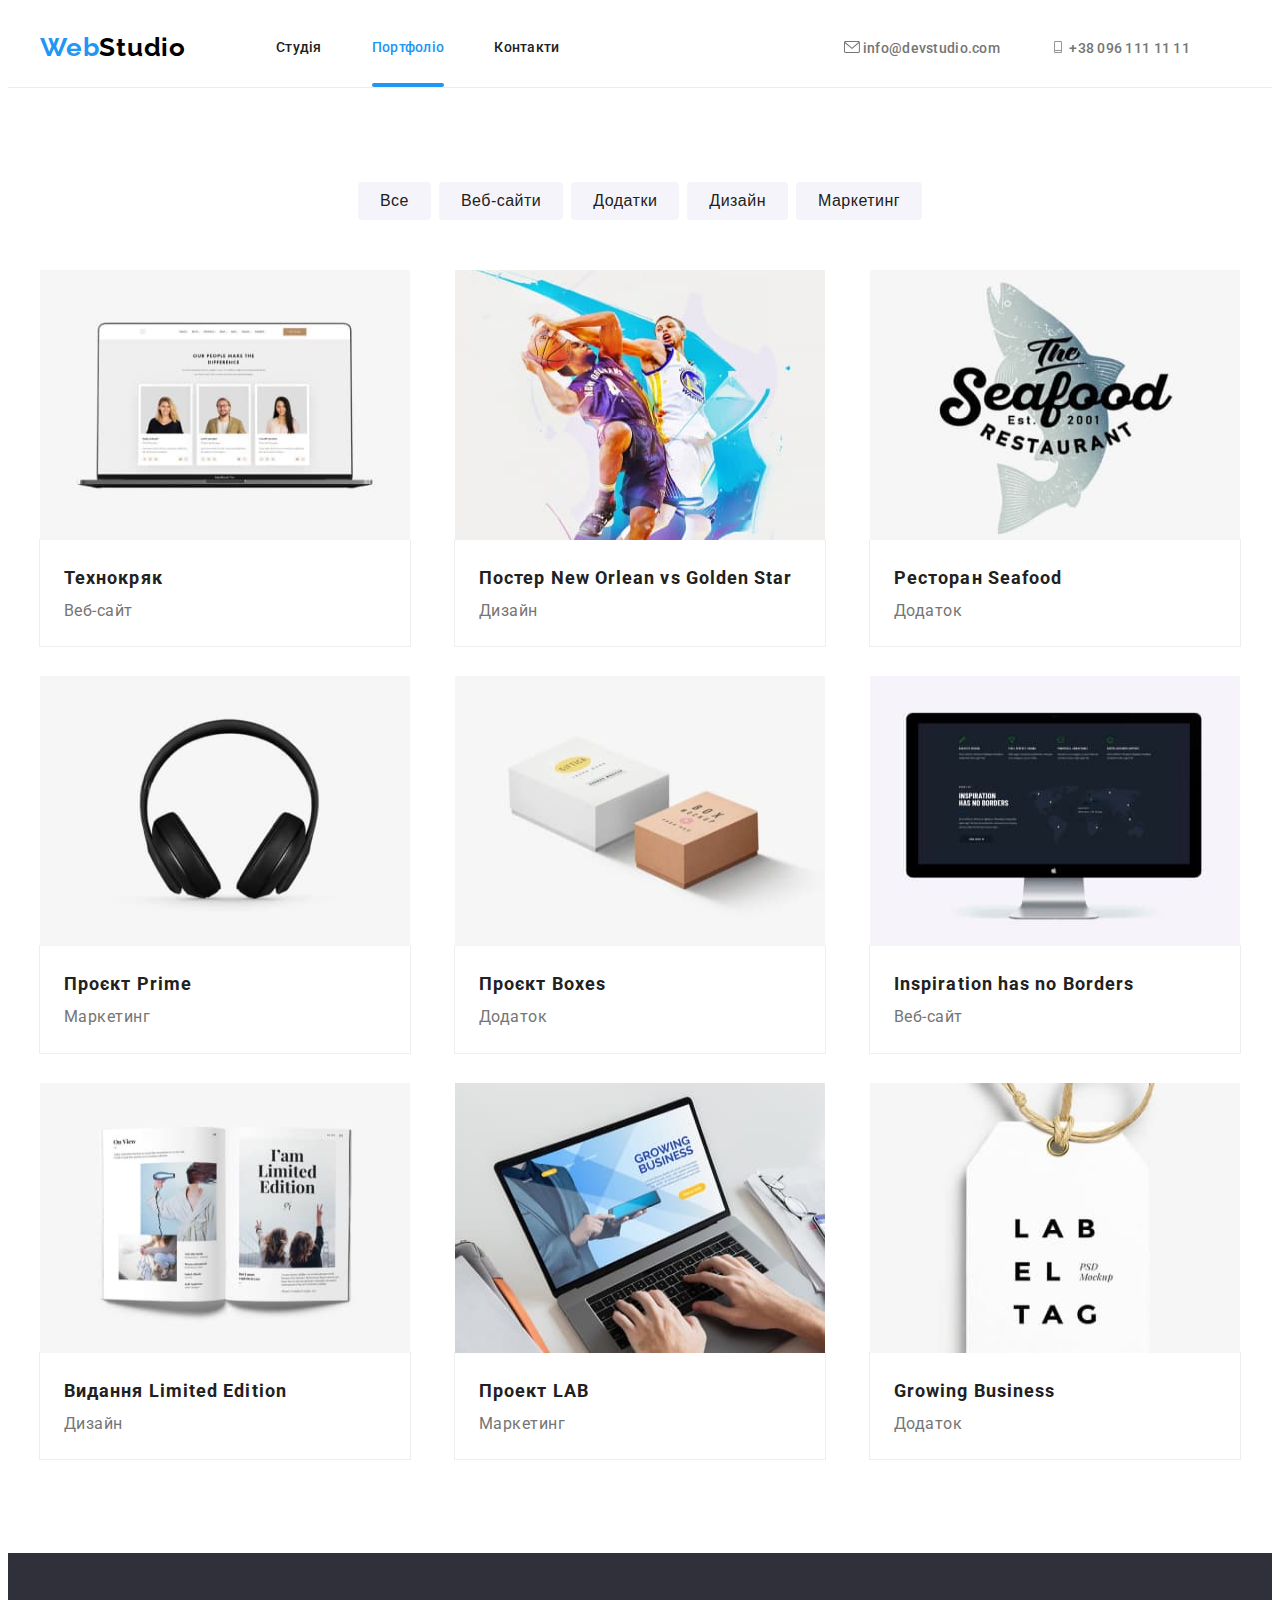
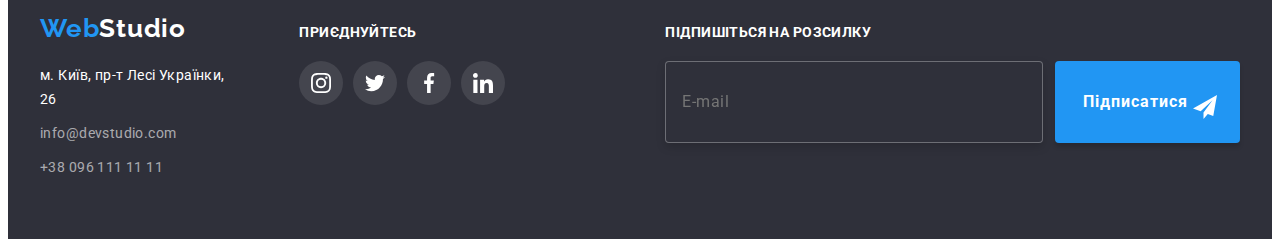
==== portfolio.html @ 5d1793bf "Fixed the mistakes" ====
<!DOCTYPE html>
<html lang="ua">
  <head>
    <meta charset="UTF-8" />
    <meta http-equiv="X-UA-Compatible" content="IE=edge" />
    <meta name="viewport" content="width=device-width, initial-scale=1.0" />
    <title>WebStudio | Портфоліо</title>

    <!-- Google Fonts start -->

    <link rel="preconnect" href="https://fonts.googleapis.com" />
    <link rel="preconnect" href="https://fonts.gstatic.com" crossorigin />
    <link
      href="https://fonts.googleapis.com/css2?family=Raleway:wght@700&family=Roboto:wght@400;500;700;900&display=swap"
      rel="stylesheet"
    />

    <!-- Google Fonts end -->

    <!-- Modern Normalise start -->

    <link
      rel="stylesheet"
      href="https://cdnjs.cloudflare.com/ajax/libs/modern-normalize/1.1.0/modern-normalize.min.css"
      integrity="sha512-wpPYUAdjBVSE4KJnH1VR1HeZfpl1ub8YT/NKx4PuQ5NmX2tKuGu6U/JRp5y+Y8XG2tV+wKQpNHVUX03MfMFn9Q=="
      crossorigin="anonymous"
      referrerpolicy="no-referrer"
    />

    <!-- Moder Normalise end -->

    <link rel="stylesheet" href="./css/styles.css" />
  </head>
  <body class="body">
    <header class="header">
      <div class="container header-container">
        <a href="" class="header-logo"
          >Web<span class="header-logo-studio">Studio</span></a
        >
        <nav class="header-nav">
          <ul class="header-list-flex">
            <li class="header-item">
              <a href="index.html" class="header-link"> Студія </a>
            </li>
            <li class="header-item header-portfolio">
              <a href="portfolio.html" class="header-link header-link-current">
                Портфоліо
              </a>
            </li>
            <li class="header-item">
              <a href="" class="header-link"> Контакти </a>
            </li>
          </ul>
        </nav>

        <ul class="header-list">
          <li>
            <a
              href="mailto:info@devstudio.com"
              class="header-contacts header-link"
            >
              <svg class="header-icon" width="16" height="12">
                <use href="/images/icons.svg#envelope"></use>
              </svg>
              info@devstudio.com
            </a>
          </li>

          <li>
            <a href="tel:+380961111111" class="header-contacts header-link">
              <svg class="header-icon" width="16" height="12">
                <use href="/images/icons.svg#phone"></use>
              </svg>
              +38 096 111 11 11
            </a>
          </li>
        </ul>
      </div>
    </header>

    <!-- Main Content -->
    <main>
      <section class="section">
        <div class="container">
          <!-- Portfolio Button List -->
          <ul class="prtf-btn-list button-flexbox">
            <li class="btn-list-item">
              <button class="btn-prtf" type="button">Все</button>
            </li>
            <li class="btn-list-item">
              <button class="btn-prtf" type="button">Веб-сайти</button>
            </li>
            <li class="btn-list-item">
              <button class="btn-prtf" type="button">Додатки</button>
            </li>
            <li class="btn-list-item">
              <button class="btn-prtf" type="button">Дизайн</button>
            </li>
            <li class="btn-list-item">
              <button class="btn-prtf" type="button">Маркетинг</button>
            </li>
          </ul>
          <!-- Portfolio Interective Images List -->
          <ul class="prtf-ii-list card-set">
            <li class="card-set-items prtf-ii-link">
              <a href="">
                <div class="prtf-list-item">
                  <img
                    src="images/portfol-box/potfol-box1.jpg"
                    alt="ноутбук"
                    width="370"
                    height="270"
                  />
                  <div class="prtf-overlay">
                    <p class="prtf-overlay-text">
                      Ресурс пропонує комплексні пропозиції з різним рівнем
                      функціоналу та сервісів. Все це дозволить відвідувачу
                      отримати вичерпні відомості про компанію чи приватну
                      особу.
                    </p>
                  </div>
                </div>
                <div class="prtf-ii-flexbox">
                  <h3 class="prtf-ii-title">Технокряк</h3>
                  <p class="prtf-ii-text">Веб-сайт</p>
                </div>
              </a>
            </li>
            <li class="card-set-items prtf-ii-link">
              <a href="">
                <div class="prtf-list-item">
                  <img
                    src="images/portfol-box/portfol-box2.jpg"
                    alt="баскетболісти"
                    width="370"
                    height="270"
                  />
                  <div class="prtf-overlay">
                    <p class="prtf-overlay-text">
                      Ресурс пропонує комплексні пропозиції з різним рівнем
                      функціоналу та сервісів. Все це дозволить відвідувачу
                      отримати вичерпні відомості про компанію чи приватну
                      особу.
                    </p>
                  </div>
                </div>
                <div class="prtf-ii-flexbox">
                  <h3 class="prtf-ii-title">
                    Постер New Orlean vs Golden Star
                  </h3>
                  <p class="prtf-ii-text">Дизайн</p>
                </div>
              </a>
            </li>
            <li class="card-set-items prtf-ii-link">
              <a href="">
                <div class="prtf-list-item">
                  <img
                    src="images/portfol-box/portfol-box3.jpg"
                    alt="логотип ресторану"
                    width="370"
                    height="270"
                  />
                  <div class="prtf-overlay">
                    <p class="prtf-overlay-text">
                      Ресурс пропонує комплексні пропозиції з різним рівнем
                      функціоналу та сервісів. Все це дозволить відвідувачу
                      отримати вичерпні відомості про компанію чи приватну
                      особу.
                    </p>
                  </div>
                </div>
                <div class="prtf-ii-flexbox">
                  <h3 class="prtf-ii-title">Ресторан Seafood</h3>
                  <p class="prtf-ii-text">Додаток</p>
                </div>
              </a>
            </li>
            <li class="card-set-items prtf-ii-link">
              <a href="">
                <div class="prtf-list-item">
                  <img
                    src="images/portfol-box/portfol-box4.jpg"
                    alt="наушники"
                    width="370"
                    height="270"
                  />
                  <div class="prtf-overlay">
                    <p class="prtf-overlay-text">
                      Ресурс пропонує комплексні пропозиції з різним рівнем
                      функціоналу та сервісів. Все це дозволить відвідувачу
                      отримати вичерпні відомості про компанію чи приватну
                      особу.
                    </p>
                  </div>
                </div>
                <div class="prtf-ii-flexbox">
                  <h3 class="prtf-ii-title">Проєкт Prime</h3>
                  <p class="prtf-ii-text">Маркетинг</p>
                </div>
              </a>
            </li>
            <li class="card-set-items prtf-ii-link">
              <a href="">
                <div class="prtf-list-item">
                  <img
                    src="images/portfol-box/portfol-box5.jpg"
                    alt="коробки"
                    width="370"
                    height="270"
                  />

                  <div class="prtf-overlay">
                    <p class="prtf-overlay-text">
                      Ресурс пропонує комплексні пропозиції з різним рівнем
                      функціоналу та сервісів. Все це дозволить відвідувачу
                      отримати вичерпні відомості про компанію чи приватну
                      особу.
                    </p>
                  </div>
                </div>
                <div class="prtf-ii-flexbox">
                  <h3 class="prtf-ii-title">Проєкт Boxes</h3>
                  <p class="prtf-ii-text">Додаток</p>
                </div>
              </a>
            </li>
            <li class="card-set-items prtf-ii-link">
              <a href="">
                <div class="prtf-list-item">
                  <img
                    src="images/portfol-box/portfol-box6.jpg"
                    alt="екран монітора"
                    width="370"
                    height="270"
                  />

                  <div class="prtf-overlay">
                    <p class="prtf-overlay-text">
                      Ресурс пропонує комплексні пропозиції з різним рівнем
                      функціоналу та сервісів. Все це дозволить відвідувачу
                      отримати вичерпні відомості про компанію чи приватну
                      особу.
                    </p>
                  </div>
                </div>
                <div class="prtf-ii-flexbox">
                  <h3 class="prtf-ii-title">Inspiration has no Borders</h3>
                  <p class="prtf-ii-text">Веб-сайт</p>
                </div>
              </a>
            </li>
            <li class="card-set-items prtf-ii-link">
              <a href="">
                <div class="prtf-list-item">
                  <img
                    src="images/portfol-box/portfol-box7.jpg"
                    alt="книга"
                    width="370"
                    height="270"
                  />

                  <div class="prtf-overlay">
                    <p class="prtf-overlay-text">
                      Ресурс пропонує комплексні пропозиції з різним рівнем
                      функціоналу та сервісів. Все це дозволить відвідувачу
                      отримати вичерпні відомості про компанію чи приватну
                      особу.
                    </p>
                  </div>
                </div>
                <div class="prtf-ii-flexbox">
                  <h3 class="prtf-ii-title">Видання Limited Edition</h3>
                  <p class="prtf-ii-text">Дизайн</p>
                </div>
              </a>
            </li>
            <li class="card-set-items prtf-ii-link">
              <a href="">
                <div class="prtf-list-item">
                  <img
                    src="images/portfol-box/portfol-box8.jpg"
                    alt="бирка"
                    width="370"
                    height="270"
                  />

                  <div class="prtf-overlay">
                    <p class="prtf-overlay-text">
                      Ресурс пропонує комплексні пропозиції з різним рівнем
                      функціоналу та сервісів. Все це дозволить відвідувачу
                      отримати вичерпні відомості про компанію чи приватну
                      особу.
                    </p>
                  </div>
                </div>
                <div class="prtf-ii-flexbox">
                  <h3 class="prtf-ii-title">Проект LAB</h3>
                  <p class="prtf-ii-text">Маркетинг</p>
                </div>
              </a>
            </li>
            <li class="card-set-items prtf-ii-link">
              <a href="">
                <div class="prtf-list-item">
                  <img
                    src="images/portfol-box/portfol-box9.jpg"
                    alt="ноутбук"
                    width="370"
                    height="270"
                  />

                  <div class="prtf-overlay">
                    <p class="prtf-overlay-text">
                      Ресурс пропонує комплексні пропозиції з різним рівнем
                      функціоналу та сервісів. Все це дозволить відвідувачу
                      отримати вичерпні відомості про компанію чи приватну
                      особу.
                    </p>
                  </div>
                </div>
                <div class="prtf-ii-flexbox">
                  <h3 class="prtf-ii-title">Growing Business</h3>
                  <p class="prtf-ii-text">Додаток</p>
                </div>
              </a>
            </li>
          </ul>
        </div>
      </section>
    </main>

    <footer class="footer-section">
      <div class="container footer-container">
        <div>
          <a href="" class="footer-logo"
            >Web<span class="footer-logo-studio">Studio</span></a
          >
          <address class="footer-address">
            <p class="footer-text">м. Київ, пр-т Лесі Українки, 26</p>
            <ul class="footer-list">
              <li class="footer-list-item">
                <a href="mailto:info@devstudio.com" class="footer-contacts">
                  info@devstudio.com
                </a>
              </li>
              <li class="footer-list-item">
                <a href="tel:+380961111111" class="footer-contacts">
                  +38 096 111 11 11
                </a>
              </li>
            </ul>
          </address>
        </div>
        <!-- Social Footer Icons -->
        <div>
          <p class="social-footer-text">приєднуйтесь</p>
          <ul class="social-footer-list">
            <li class="social-footer-item">
              <a
                class="social-footer-link"
                href=""
                target="_blank"
                rel="noopener noreferrer"
                aria-label="instagram"
              >
                <svg class="social-footer-icon" width="20" height="20">
                  <use href="./images/icons.svg#instagram "></use>
                </svg>
              </a>
            </li>
            <li class="social-footer-item">
              <a
                class="social-footer-link"
                href=""
                target="_blank"
                rel="noopener noreferrer"
                aria-label="twitter"
              >
                <svg class="social-footer-icon" width="20" height="20">
                  <use href="./images/icons.svg#twitter "></use>
                </svg>
              </a>
            </li>
            <li class="social-footer-item">
              <a
                class="social-footer-link"
                href=""
                target="_blank"
                rel="noopener noreferrer"
                aria-label="facebook"
              >
                <svg class="social-footer-icon" width="20" height="20">
                  <use href="./images/icons.svg#facebook "></use>
                </svg>
              </a>
            </li>
            <li class="social-footer-item">
              <a
                class="social-footer-link"
                href=""
                target="_blank"
                rel="noopener noreferrer"
                aria-label="linkedin"
              >
                <svg class="social-footer-icon" width="20" height="20">
                  <use href="./images/icons.svg#linkedin "></use>
                </svg>
              </a>
            </li>
          </ul>
        </div>

        <div class="footer-form-section">
          <p class="footer-form-text">Підпишіться на розсилку</p>
          <form class="footer-form">
            <input
              class="footer-form-input"
              type="email"
              placeholder="E-mail"
            />
            <button class="footer-form-btn" type="submit">
              Підписатися
              <svg class="footer-form-icon" width="24" height="24">
                <use href="./images/icons.svg#paper-plane"></use>
              </svg>
            </button>
          </form>
        </div>
      </div>
    </footer>
  </body>
</html>
---- css/styles.css ----
/* General */

:root {
    --title-color:  #212121;;
    --text-color: #757575;
    --main-background-color: #2F303A;
    --blue-color-text: #2196F3;
    --black-color-text: #000000;
    --secondary-background-color: #E5E5E5;
    --team-background-color: #F5F4FA;
    --pure-white-color: #FFFFFF;
    --another-white-color: #ECECEC;
    --logo-color--:#AFB1B8;

  /* formula */

  --indent: 30px ;
  --items: 4 ;

}


/* others */

.body {
        font-family: 'Roboto', sans-serif;
}

.container {
    width: 1200px;
    padding-right: 15px;
    padding-left: 15px;
    margin-right: auto;
    margin-left: auto;

    /* outline: red 2px solid; */
}

.viasualy-hidden {
    position: absolute;
    white-space: nowrap;
    width: 1;
    height: 1;
    overflow: hidden;
    border: 0;
    padding: 0;
    clip: rect(0 0 0 0);
    clip-path: inset(50%);
    margin: -1px;
}



.card-set {
    display: flex;
    flex-wrap: wrap;
    gap: var(--indent);
    justify-content: space-between;
}

.card-set-items {
flex-basis: calc (100% - var(--indent) * (var(--items) - 1) / var(--items));
}


.section{
    padding:94px 0px
}

/* reset styles */

img {
    display: block;
}

h1,h2,h3,h4,h5,h6,p {
    margin: 0;
}

a {
    text-decoration-line: none;
    color: currentColor;
}


ul {
 list-style: none;
    padding: 0;
        margin: 0;
}

h2 {
    margin-bottom: 50px;
}

/* .link {
    text-decoration:  none;
    color: currentColor;
} */

/* Header */

.header{ 
    background-color: var(--pure-white-color);
    padding-top: 24px;
    padding-bottom: 24px;
    border-bottom: 1px solid #ECECEC;
    
}

.header-container {
 display: flex;
 align-items: center;
}

.header-logo {
    font-family: 'Raleway';
    font-style: normal;
    font-weight: 700;
    font-size: 26px;
    line-height: 1.2;
    letter-spacing: 0.03em;
    color: var(--blue-color-text);
    margin-right: 90px;
}


.header-link-current{
    position: relative;
    color: var(--blue-color-text);
}

.header-link-current::after {
    content:"";
    
    position: absolute;
    bottom: -32px;
    left: 0 ;

    display: block;
    height: 4px;
    width: 100%;

    background-color: #2196F3;
    border-radius: 2px ;

}


.header-nav {
    margin-right: auto;
}

.header-list-flex {
    display: flex;
}

.header-logo-studio{
    color: var(--black-color-text);
}


.header-item:hover,
.header-link:focus {
    color: var(--blue-color-text);
}

.header-item{
    
    font-style: normal;
    font-weight: 500;
    font-size: 14px;
    line-height: 1.14;
    letter-spacing: 0.02em;
    color: var(--title-color);
    margin-right: 50px;

  transition-property: color;
  transition-duration: 250ms;
  transition-timing-function: cubic-bezier(0.4, 0, 0.2, 1);


}

.header-item:last-child {
    margin-right: 0;
}

.header-list {
    display: flex;
}

.header-contacts {
    
    font-style: normal;
    font-weight: 500;
    font-size: 14px;
    line-height: 1.14;
    letter-spacing: 0.02em;
    color: var(--text-color);
    margin-right: 50px;

    transition-property: color;
    transition-duration: 250ms;
    transition-timing-function: cubic-bezier(0.4, 0, 0.2, 1);

}



.header-contacts:hover,
.header-contacts:focus{
     color: var(--blue-color-text);
}


.header-contacts:hover .header-icon{
    fill: var(--blue-color-text);
}

.header-contacts:focus .header-icon {
    fill: var(--blue-color-text);
}

/* Header Icons */

.header-icon {
    fill: #757575;
    transition-property: fill;
    transition-duration: 250ms;
    transition-timing-function: cubic-bezier(0.4, 0, 0.2, 1);
}



/* Main(Index.HTML)*/
/* Hero-Section */

.hero-container {
    display: flex;
    justify-content: center;
    align-items: center;
    flex-direction: column;


}

.hero-section {
    background: var(--main-background-color);
    padding: 200px 0;
}

.hero-img {
        background-image:linear-gradient(to right, rgba(47, 48, 58, 0.4), rgba(47, 48, 58, 0.4)), url(../images/hero-img/Img.png);
        background-repeat: no-repeat;
        background-position: center;
        margin-right: auto;
        margin-left: auto;
        height: 600px;

}

.hero-title {
    
    font-style: normal;
    font-weight: 900;
    font-size: 44px;
    line-height: 1.4;
    text-transform: uppercase;
    color: var(--pure-white-color);
    text-align: center;
    letter-spacing: 0.06em;
    margin-bottom: 30px;
    

}
.hero-btn {
    
    font-style: normal;
    font-weight: 700;
    font-size: 16px;
    line-height: 1.9;
    color: var(--pure-white-color);
    background: var(--blue-color-text);
    cursor: pointer;
    letter-spacing: 0.06em;

    box-shadow: 0px 4px 4px rgba(0, 0, 0, 0.15);
    border-radius: 4px;
    border: #2196F3 solid;
    padding: 10px 32px;


        transition-property: background-color, box-shadow, border;
        transition-duration: 250ms;
        transition-timing-function: cubic-bezier(0.4, 0, 0.2, 1);
    
    
}



.hero-btn:hover, .hero-btn:focus {

    background: #188CE8;
    border: #188CE8 solid;
    border-radius: 4px;
    box-shadow: 0px 4px 4px rgba(0, 0, 0, 0.15);

}




/* Underbox */

.underbox {
    background: var(--pure-white-color);
}

.underbox-flex {
    display: flex;
    align-items:baseline;
    gap: 30px;
    justify-content: space-between;
}


.underbox-item {
    width: 270px; 
}

.underbox-title {
    margin-bottom: 10px;
}

.underbox-list .underbox-title {
    
    font-style: normal;
    font-weight: 700;
    font-size: 14px;
    line-height: 1.1;
    letter-spacing: 0.03em;
    text-transform: uppercase;    
    color: var(--title-color);
}

.underbox-list .underbox-text{
    
    font-style: normal;
    font-weight: 400;
    font-size: 14px;
    line-height: 1.7;
    letter-spacing: 0.03em;
    color: var(--text-color);
}
/* Box Section */

.box-section {
    background: var(--pure-white-color) ;
    padding-top: 0px;
}



.box-section-title{
    
    font-style: normal;
    font-weight: 700;
    font-size: 36px;
    line-height: 1.2;
    text-align: center;
    letter-spacing: 0.03em;
    color: var(--title-color);
}

.box-item-div {
    position: relative;
    display: flex;
}

.box-item-title {
    font-size: 14px;
    line-height: 1.14;
    text-align: center;
    letter-spacing: 0.03em;
    text-transform: uppercase;
    
    color: #FFFFFF;
    background: rgba(47, 48, 58, 0.8);
    padding: 27px 82px;
    width: 100%;

    z-index: 120;
    position: absolute;
    bottom: 0;
        
}

/* Team Section */

.team-section {
    background: var(--team-background-color);
}
.team-wrap {
    padding-top: 30px;
    padding-bottom: 30px;
    padding-left: 5px;
    padding-right: 5px;
    
}

.team-back{
    background-color: var(--pure-white-color);
}
.team-section-flex-list{
    display: flex;
    flex-wrap: wrap;
    gap: 30px;
    justify-content: space-between;
}
.team-item {
    flex-basis: calc (100% - var(--indent) * (var(--items) - 1 ) / var(--items));
}
.team-shadow {

    box-shadow: 
    0px 1px 3px rgba(0, 0, 0, 0.12),
    0px 1px 1px rgba(0, 0, 0, 0.14), 
    0px 2px 1px rgba(0, 0, 0, 0.2);
    border-radius: 0px 0px 4px 4px;
}
.team-section-h2title {
    
    font-style: normal;
    font-weight: 700;
    font-size: 36px;
    line-height: 1.2;
    text-align: center;
    letter-spacing: 0.03em;
    color: var(--title-color);
}

.team-section-h3title {
    padding-bottom: 10px;
}

.team-section-list  .team-section-h3title{
    
    font-style: normal;
    font-weight: 500;
    font-size: 16px;
    line-height: 1.25;
    text-align: center;
    letter-spacing: 0.03em;
    color: var(--title-color);
}


.team-section-list  .team-section-text {
    
    font-style: normal;
    font-weight: 400;
    font-size: 16px;
    line-height: 1.25;
    text-align: center;
    letter-spacing: 0.03em;
    color: var(--text-color);

}
.team-section-text {
    margin-bottom: 16px;
}


/* Client Section */

.client-title {
    font-weight: 700;
    font-size: 36px;
    line-height: 42px;
    text-align: center;
    letter-spacing: 0.03em;
    
    color: var(--title-color);
}


/* Portfolio.HTML */
/* Main */
/* < !-- Portfolio Button List --> */

.button-flexbox {
    display: flex;
    flex-direction: row;
    align-items: baseline;
    align-items: center;
    justify-content: center;
    margin-bottom: 50px; 
}

.btn-prtf {
        
        font-weight: 500;
        font-size: 16px;
        line-height: 1.6;
        text-align: center;
        letter-spacing: 0.03em;
        background-color: var(--team-background-color);
        border-radius: 4px;
        color: var(--title-color);
        cursor: pointer;
        border: 0px;
        padding: 6px 22px;

        transition-property: color, background-color, border, box-shadow;
        transition-duration: 250ms;
        transition-timing-function: cubic-bezier(0.4, 0, 0.2, 1);
        
}

.btn-list-item {
    margin-right: 8px;
}

.btn-list-item:last-child {
    margin-right: 0px;
}

.btn-prtf:hover,
.btn-prtf:active,
.btn-prtf:focus {
    color: var(--pure-white-color);
    background-color: var(--blue-color-text);
    border: var(--blue-color-text) 4px;
    box-shadow: 
    0px 3px 1px rgba(0, 0, 0, 0.1), 
    0px 1px 2px rgba(0, 0, 0, 0.08), 
    0px 2px 2px rgba(0, 0, 0, 0.12);
}

 /* < !-- Portfolio Interective Images List --> */

.prtf-ii-list {
    --items: 9 ;
    
}

.prtf-ii-link {
    transition-property: box-shadow;
    transition-duration:250ms;
    transition-timing-function: cubic-bezier(0.4, 0, 0.2, 1);
}

.prtf-ii-link:hover {
    box-shadow: 
    0px 1px 1px rgba(0, 0, 0, 0.12), 
    0px 4px 4px rgba(0, 0, 0, 0.06), 
    1px 4px 6px rgba(0, 0, 0, 0.16);
}


.prtf-ii-flexbox{
    padding-top: 20px;
    padding-bottom: 20px;
    outline: 1px solid #EEEEEE ;
    padding-right: 24px;
    padding-left: 24px;

}



.prtf-ii-title{
    
    font-style: normal;
    font-weight: 700;
    font-size: 18px;
    line-height: 2;
    letter-spacing: 0.06em;
    color: var(--title-color);
}


.prtf-ii-text {
    
    font-style: normal;
    font-weight: 400;
    font-size: 16px;
    line-height: 1.9;
    letter-spacing: 0.03em;
    color:var(--text-color);
}

.prtf-list-item {
    position: relative;
    overflow: hidden;
}


.prtf-list-item:hover .prtf-overlay{
transform: translateY(0);
}

.prtf-overlay {
 background-color: rgba(33, 150, 243, 0.9);
 
 position: absolute;
 top: 0;
 left: 0;
 
transform: translateY(150%);


 width: 100%;
 height: 100%;
 padding: 63px 24px;
 
 display: flex;
 align-items: center;
 justify-content: center;

transition: transform 250ms ease-in-out;

}

.prtf-overlay-text {
    font-family: 'Roboto';
    font-style: normal;
    font-weight: 400;
    font-size: 18px;
    line-height: 1.55;
    letter-spacing: 0.03em;
    color: #FFFFFF;

    text-align: left;
}



/* Footer  */

.footer-section {
    background: var(--main-background-color);
    padding: 60px 0px
}

.footer-container {
    display: flex;
    justify-content: baseline;
    align-items: baseline;
    gap: 70px;
}



.footer-logo {

        font-family: 'Raleway';
            font-style: normal;
            font-weight: 700;
            font-size: 26px;
            line-height: 1.2;
            letter-spacing: 0.03em;
            color: var(--blue-color-text);

}

.footer-logo-studio {
color: var(--pure-white-color);
}



.footer-text {
    
    font-style: normal;
    font-weight: 400;
    font-size: 14px;
    line-height: 1.7;
    letter-spacing: 0.03em;
    color: var(--pure-white-color);
    margin-top: 20px;
    margin-bottom: 10px;
    
}


.footer-contacts {
    
    font-style: normal;
    font-weight: 400;
    font-size: 14px;
    line-height: 1.7;
    letter-spacing: 0.03em;
    color: rgba(255, 255, 255, 0.6); 
    
    transition-property: color;
        transition-duration: 250ms;
        transition-timing-function: cubic-bezier(0.4, 0, 0.2, 1);
}

.footer-list-item {
    margin-bottom: 10px;

}

.footer-list-item:last-child {
    margin-bottom: 0px;
}


.footer-contacts:hover,
.footer-contacts:focus {
    color: var(--blue-color-text);
}

.social-footer-text {
  
    font-weight: 700;
    font-size: 14px;
    line-height: 1.14;
    letter-spacing: 0.03em;
    text-transform: uppercase;
    margin-bottom: 20px;
    
    color: var(--pure-white-color);
}



/* Icons Settings */

/* Social Icons */

.social-team-list {
    display: flex;
    align-items: center;
    justify-content: center;
    gap: 10px;
}

.social-team-link {
    display: flex;
    align-items: center;
    justify-content: center;
    width: 44px;
    height: 44px;
    background-color: var(--pure-white-color);
    border-radius: 50%;

    transition-property: background-color;
    transition-duration: 250ms;
    transition-timing-function: cubic-bezier(0.4, 0, 0.2, 1);

}

.social-team-icon {
    fill: var(--logo-color--);
    
    transition-property: fill;
    transition-duration: 250ms;
    transition-timing-function: cubic-bezier(0.4, 0, 0.2, 1);
}

.social-team-link:hover {
    background-color: var(--blue-color-text);

}

.social-team-link:focus {
    background-color: var(--blue-color-text);
}

.social-team-link:focus .social-team-icon{
    fill: var(--pure-white-color);
}

.social-team-link:hover   .social-team-icon {
    fill: var(--pure-white-color);
}

/* Footer Icons */

.social-footer-list {
        display: flex;
            align-items: center;
            justify-content: center;
            gap: 10px;
}

.social-footer-icon {
    fill: var(--pure-white-color);
}

.social-footer-link:hover {
    background-color: var(--blue-color-text);
}

.social-footer-link:focus {
    background-color: var(--blue-color-text);
}



.social-footer-link {
            display: flex;
            align-items: center;
            justify-content: center;
            width: 44px;
            height: 44px;
            background-color: var(--pure-white-color);
            border-radius: 50%;
            background: rgba(255, 255, 255, 0.1);
           
            transition-property: background-color;
            transition-duration: 250ms;
            transition-timing-function: cubic-bezier(0.4, 0, 0.2, 1);
            
}


/* Footer Form */


.footer-form {
    display: flex;
}

.footer-form-text{
 display: block;


    font-family: 'Roboto';
    font-weight: 700;
    font-size: 14px;
    line-height: 1.14;
    letter-spacing: 0.03em;
    text-transform: uppercase;

    color: #FFFFFF;

    margin-bottom: 20px;

}

.footer-form-input {
    border: 1px solid rgba(255, 255, 255, 0.3);
    filter: drop-shadow(0px 4px 4px rgba(0, 0, 0, 0.15));
    border-radius: 4px;
    color: rgba(255, 255, 255, 0.6);
    background-color: var(--main-background-color);
    padding-top: 15px;
    padding-bottom: 15px;
    padding-left: 16px;


    font-family: 'Roboto';
    font-weight: 400;
    font-size: 16px;
    line-height: 1.25;
    letter-spacing: 0.03em;

    width: 358px;
    height: 50px;

    margin-right: 12px;

    cursor: pointer;

    display: flex;
    align-items: center;

}


.footer-form-btn { 
    padding: 10px 28px;

    background: var(--blue-color-text);
    box-shadow: 0px 4px 4px rgba(0, 0, 0, 0.15);
    border-radius: 4px;
    border: var(--blue-color-text);


    font-family: 'Roboto';
    font-weight: 700;
    font-size: 16px;
    line-height: 1.87;
    letter-spacing: 0.06em;

    color: #FFFFFF;
    cursor: pointer;


    display: flex;
    align-items: center;
    text-align: center;
}


.footer-form-icon {
    fill: #FFFFFF;
    position: relative;
    top: 5px;
    right: -5px;

}

.footer-form-section {
    margin-left: 90px;
}


/* Client Icons */

.client-list {
            display: flex;
            align-items: center;
            justify-content: center;
            gap: 30px;
}

.client-icon {
    fill: var(--logo-color--) ;
        transition-property: fill;
        transition-duration: 250ms;
        transition-timing-function: cubic-bezier(0.4, 0, 0.2, 1);
}

.client-link {
            
            display: flex;
            align-items: center;
            justify-content: center;
            width: 170px;
            height: 92px;
            border: 1px solid #AFB1B8;
            border-radius: 4px;


        transition-property: background-color;
        transition-duration: 250ms;
        transition-timing-function: cubic-bezier(0.4, 0, 0.2, 1);
}


.client-link:hover .client-icon {
    fill: var(--blue-color-text);
}


.client-link:hover {
    border-color: var(--blue-color-text);
}

.client-link:focus .client-icon {
    fill: var(--blue-color-text);
}

.client-link:focus {
    border-color: var(--blue-color-text);
}



/* Underbox Icons */
.underbox-icon-list {
    display: flex;
    align-items: center;
    justify-content: center;
    gap: 30px;
    margin-bottom: 30px;

}
.underbox-link {
    
    display: flex;
    align-items: center;
    justify-content: center;
    width: 270px;
    height: 120px;
    background-color: var(--team-background-color);
}  


/* --- */
/* Modal Window */

.backdrop {
    position: fixed;
    top: 0;
    left: 0;
    height: 100%;
    width: 100%;
    z-index: 1000;

    /* display: flex;
    align-items: center;
    justify-content: center; */

    background-color: rgba(0, 0, 0, 0.2);



opacity: 1;
visibility: visible;
pointer-events: initial;

transition: opacity 600ms ease-out, visibility 600ms ease-out;


}


.backdrop.is-hidden {
    opacity: 0;
    visibility: hidden;
    pointer-events: none;
}

.modal {
    /* position: relative; */
    position: absolute;
    top: 50%;
    left: 50%;

    transform: translate(-50%,-50%) scale(1) rotate(0);

    width: 520px;
    height: 580px;
    padding: 40px;


    background-color: #FFFFFF;
    box-shadow: 
    0px 1px 3px rgba(0, 0, 0, 0.12),
    0px 1px 1px rgba(0, 0, 0, 0.14), 
    0px 2px 1px rgba(0, 0, 0, 0.2);
    border-radius: 4px;

    opacity: 1;
    transition: transform 400ms ease-in-out 200ms, opacity 400ms ease-in-out 200ms

}

.backdrop.is-hidden .modal {
    opacity: 0;
    transform: translate(-50%, -50%) scale(0.4) rotate(0);
}



.modal-btn {

   display: flex;
   align-items: center;
   justify-content: center;

   position: absolute;
   top: 10px;
   right: 10px;

   width: 30px;
   height: 30px;
   padding: 0;

   border-radius: 50% ;
   border: 1px solid rgba(0, 0, 0, 0.1);
   background-color: transparent;
   
   cursor: pointer;

    transition-property: fill;
    transition-duration: 250ms;
    transition-timing-function: cubic-bezier(0.4, 0, 0.2, 1);



}


.modal-btn:hover, .modal-btn:focus {
    fill: var(--blue-color-text);
}


/* Modal Form */

.form-modal {
    text-align: center;
}


.form-title {
    font-family: 'Roboto';
    
    font-weight: 700;
    font-size: 20px;
    line-height: 1.15;
    text-align: center;
    letter-spacing: 0.03em;
    
    color: #212121;

    display: block;
    text-align: center;
}

.form-group {
    margin-top: 12px;
}

.form-label {
    display: block;
    position: relative;
    margin-bottom: 10px;
}

.form-label:last-child {
    margin-bottom: 0px;
}


.form-text {
    display: block;
    text-align: left;
    margin-bottom: 4px;

        font-family: 'Roboto';
        font-weight: 400;
        font-size: 12px;
        line-height: 1.16;
        letter-spacing: 0.01em;
    
        color: #757575;

}

.form-input {
    border: 1px solid rgba(33, 33, 33, 0.2);
    border-radius: 4px;
    padding: 10px;
    padding-left: 40px;
    width: 100%;
    cursor: pointer;

    outline: transparent;

    transition-property: border;
    transition-duration: 250ms;
    transition-timing-function: cubic-bezier(0.4, 0, 0.2, 1);


}


.form-input:hover {
    border: 1px solid var(--blue-color-text);
}

.form-input:hover + .form-icon {
    fill: var(--blue-color-text);
}

.form-input:focus-within + .form-icon {
    fill: var(--blue-color-text);
}

.form-input:focus-within {
    border: 1px solid var(--blue-color-text) ;
}

.form-label-textarea:focus-within {
    border: 1px solid var(--blue-color-text);
}

.form-label-textarea:hover {
    border: 1px solid var(--blue-color-text);
}


.form-label-textarea {
    
    display: block;
    position: relative;
    margin-bottom: 10px;

    border: 1px solid rgba(33, 33, 33, 0.2);
    border-radius: 4px;
    padding: 10px;
    padding-left: 16px;
    
    width: 100%;
    resize: none;
    height: 120px;

    cursor: pointer;

    outline: transparent;

    transition-property: border;
    transition-duration: 250ms;
    transition-timing-function: cubic-bezier(0.4, 0, 0.2, 1);


}

.form-icon {
    position: absolute;
    bottom: 10px;
    left: 12px;


    transition-property: fill;
    transition-duration: 250ms;
    transition-timing-function: cubic-bezier(0.4, 0, 0.2, 1);

}


.form-agreement {
    margin-top: 20px;
    margin-bottom: 30px;

    display: flex;
    align-items: center;
    gap: 6px;
}

.form-checkbox:checked + .form-agr-icon .form-icon-emptymark {
    opacity: 0;

}

.form-checkbox:checked+.form-agr-icon .form-icon-checkmark {
  opacity: 1;
}


.form-agr-icon {
    position: absolute;
    margin-left: 15px;

}


.form-icon-checkmark{
    opacity: 0;
}

.form-agr-text {
        font-family: 'Roboto';
        font-weight: 400;
        font-size: 14px;
        line-height: 1.71;
        letter-spacing: 0.03em;
        user-select: none;
    
        color: #757575;
        margin-left: 40px;
}

.form-agr-link {
    font-family: 'Roboto';
        font-style: normal;
        font-weight: 400;
        font-size: 14px;
        line-height: 1.71;
        letter-spacing: 0.03em;
        text-decoration-line: underline;
    
        color: #2196F3;
}

.form-btn {
    display: inline-flex;
    align-items: center;
    
    gap: 0px;

   padding: 10px 50px;


    
    font-family: 'Roboto';
    font-weight: 700;
    font-size: 16px;
    line-height: 1.87;
    letter-spacing: 0.06em;
    color: #FFFFFF;

    cursor: pointer;

    background: #2196F3;
    box-shadow: 0px 4px 4px rgba(0, 0, 0, 0.15);
    border-radius: 4px;
    border: #2196F3;

transition-property: background, border, box-shadow;
    transition-duration: 250ms;
    transition-timing-function: cubic-bezier(0.4, 0, 0.2, 1);


}



.form-btn:hover, .form-btn:focus {
    
    background: #188CE8;
    box-shadow: 0px 4px 4px rgba(0, 0, 0, 0.15);
    border: #188CE8;

}
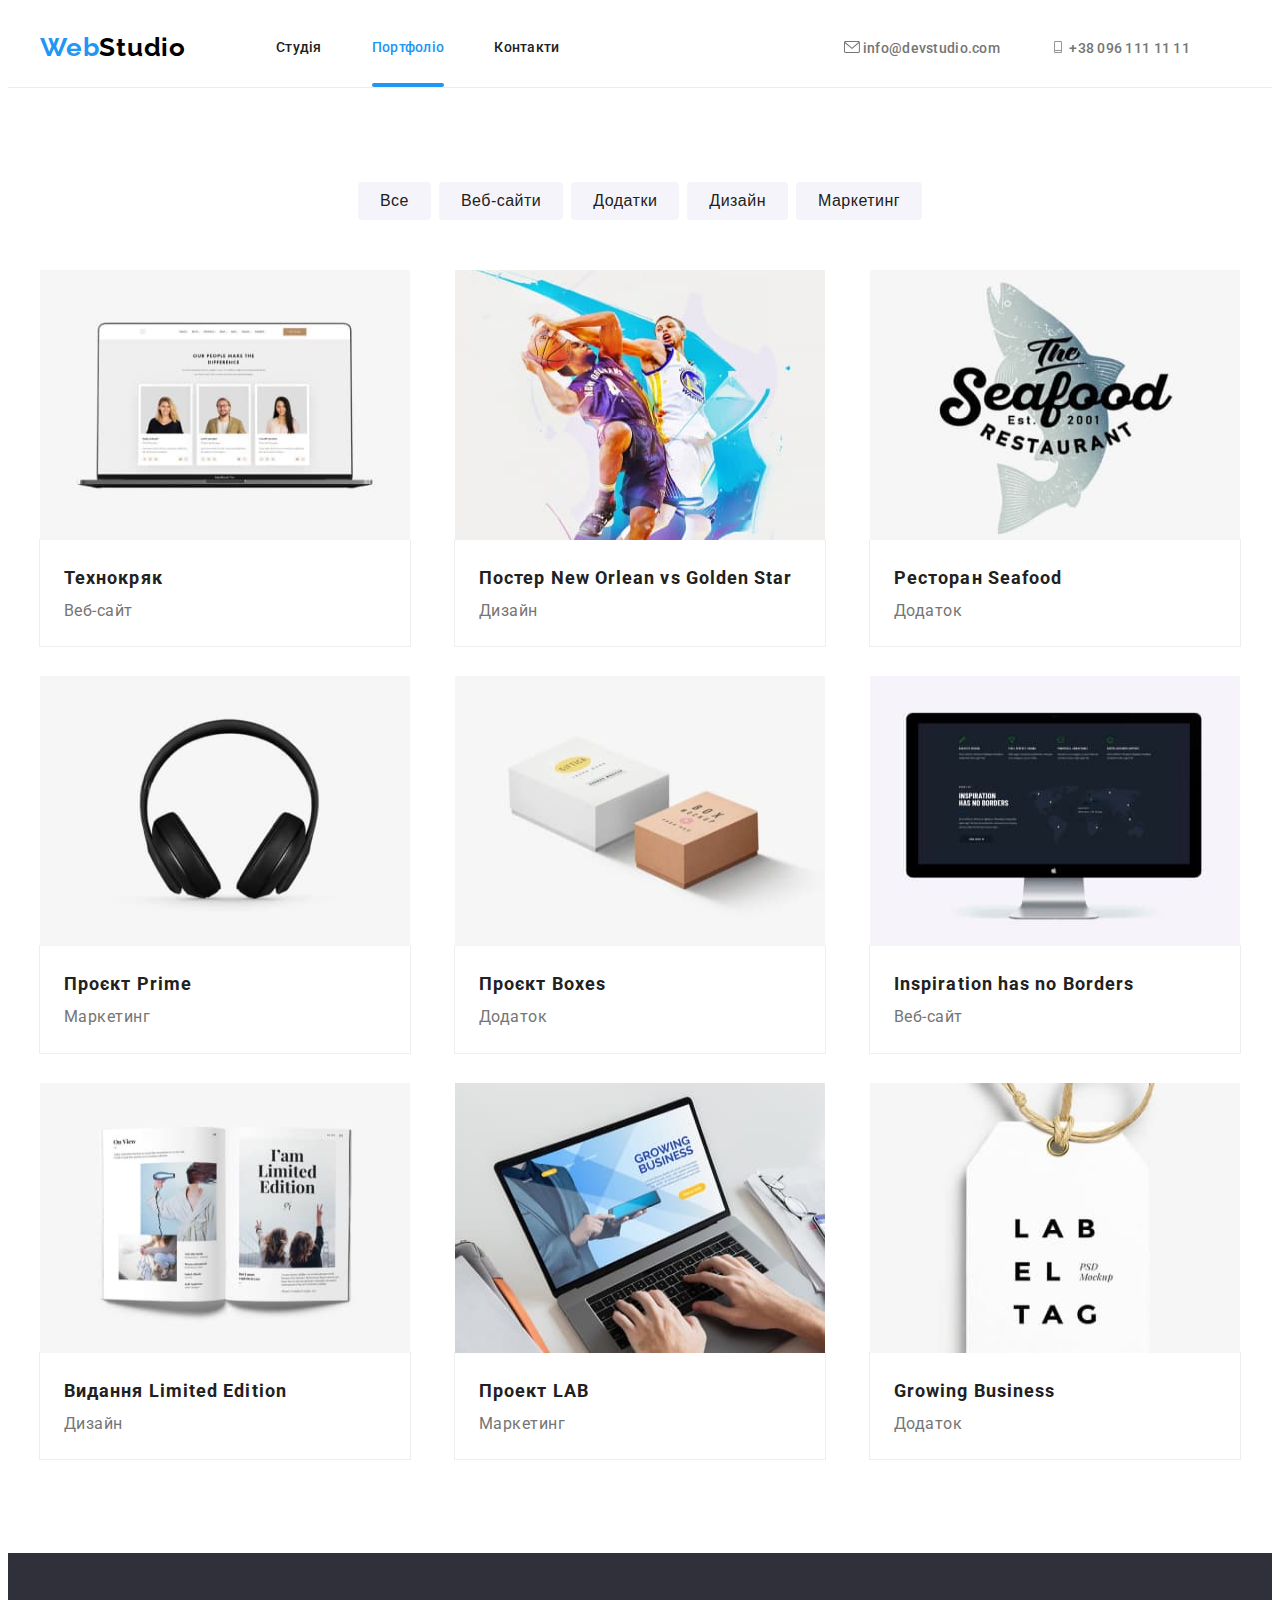
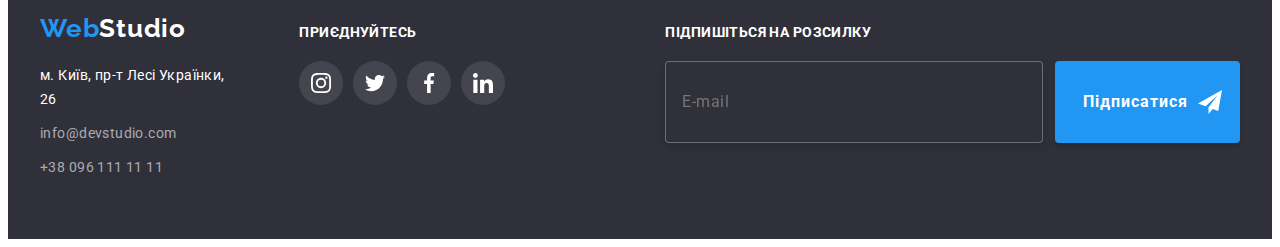
==== commit 46fc62ec: "Make Header (BEM)" ====
--- a/portfolio.html
+++ b/portfolio.html
@@ -33,33 +33,33 @@
   </head>
   <body class="body">
     <header class="header">
-      <div class="container header-container">
-        <a href="" class="header-logo"
-          >Web<span class="header-logo-studio">Studio</span></a
+      <div class="container header__container">
+        <a href="" class="header__logo"
+          >Web<span class="header__logo__studio">Studio</span></a
         >
-        <nav class="header-nav">
-          <ul class="header-list-flex">
-            <li class="header-item">
-              <a href="index.html" class="header-link"> Студія </a>
-            </li>
-            <li class="header-item header-portfolio">
-              <a href="portfolio.html" class="header-link header-link-current">
+        <nav class="header__nav">
+          <ul class="header__nav-list">
+            <li class="header__nav-item">
+              <a href="index.html" class="header__nav-link"> Студія </a>
+            </li>
+            <li class="header__nav-item header__nav-portfolio">
+              <a href="portfolio.html" class="header__nav-link header__nav-current">
                 Портфоліо
               </a>
             </li>
-            <li class="header-item">
-              <a href="" class="header-link"> Контакти </a>
+            <li class="header__nav-item">
+              <a href="" class="header__nav-link"> Контакти </a>
             </li>
           </ul>
         </nav>
 
-        <ul class="header-list">
+        <ul class="header__nav-list">
           <li>
             <a
               href="mailto:info@devstudio.com"
-              class="header-contacts header-link"
+              class="header__nav-contacts header__nav-link"
             >
-              <svg class="header-icon" width="16" height="12">
+              <svg class="header__nav-icon" width="16" height="12">
                 <use href="/images/icons.svg#envelope"></use>
               </svg>
               info@devstudio.com
@@ -67,8 +67,8 @@
           </li>
 
           <li>
-            <a href="tel:+380961111111" class="header-contacts header-link">
-              <svg class="header-icon" width="16" height="12">
+            <a href="tel:+380961111111" class="header__nav-contacts header__nav-link">
+              <svg class="header__nav-icon" width="16" height="12">
                 <use href="/images/icons.svg#phone"></use>
               </svg>
               +38 096 111 11 11
--- a/css/styles.css
+++ b/css/styles.css
@@ -109,12 +109,12 @@
     
 }
 
-.header-container {
+.header__container {
  display: flex;
  align-items: center;
 }
 
-.header-logo {
+.header__logo {
     font-family: 'Raleway';
     font-style: normal;
     font-weight: 700;
@@ -126,12 +126,12 @@
 }
 
 
-.header-link-current{
+.header__nav-current{
     position: relative;
     color: var(--blue-color-text);
 }
 
-.header-link-current::after {
+.header__nav-current::after {
     content:"";
     
     position: absolute;
@@ -148,25 +148,27 @@
 }
 
 
-.header-nav {
+.header__nav {
     margin-right: auto;
 }
 
-.header-list-flex {
-    display: flex;
-}
-
-.header-logo-studio{
+
+
+.header__nav-list {
+    display: flex;
+}
+
+.header__logo__studio{
     color: var(--black-color-text);
 }
 
 
-.header-item:hover,
-.header-link:focus {
+.header__nav-item:hover,
+.header__nav-link:focus {
     color: var(--blue-color-text);
 }
 
-.header-item{
+.header__nav-item{
     
     font-style: normal;
     font-weight: 500;
@@ -183,15 +185,12 @@
 
 }
 
-.header-item:last-child {
+.header__nav-item:last-child {
     margin-right: 0;
 }
 
-.header-list {
-    display: flex;
-}
-
-.header-contacts {
+
+.header__nav-contacts {
     
     font-style: normal;
     font-weight: 500;
@@ -209,23 +208,23 @@
 
 
 
-.header-contacts:hover,
-.header-contacts:focus{
+.header__nav-contacts:hover,
+.header__nav-contacts:focus{
      color: var(--blue-color-text);
 }
 
 
-.header-contacts:hover .header-icon{
+.header__nav-contacts:hover .header__nav-icon{
     fill: var(--blue-color-text);
 }
 
-.header-contacts:focus .header-icon {
+.header__nav-contacts:focus .header__nav-icon {
     fill: var(--blue-color-text);
 }
 
 /* Header Icons */
 
-.header-icon {
+.header__nav-icon {
     fill: #757575;
     transition-property: fill;
     transition-duration: 250ms;
@@ -652,7 +651,6 @@
     align-items: baseline;
     gap: 70px;
 }
-
 
 
 .footer-logo {
@@ -903,8 +901,8 @@
 .footer-form-icon {
     fill: #FFFFFF;
     position: relative;
-    top: 5px;
-    right: -5px;
+    top: 0;
+    right: -10px;
 
 }
 
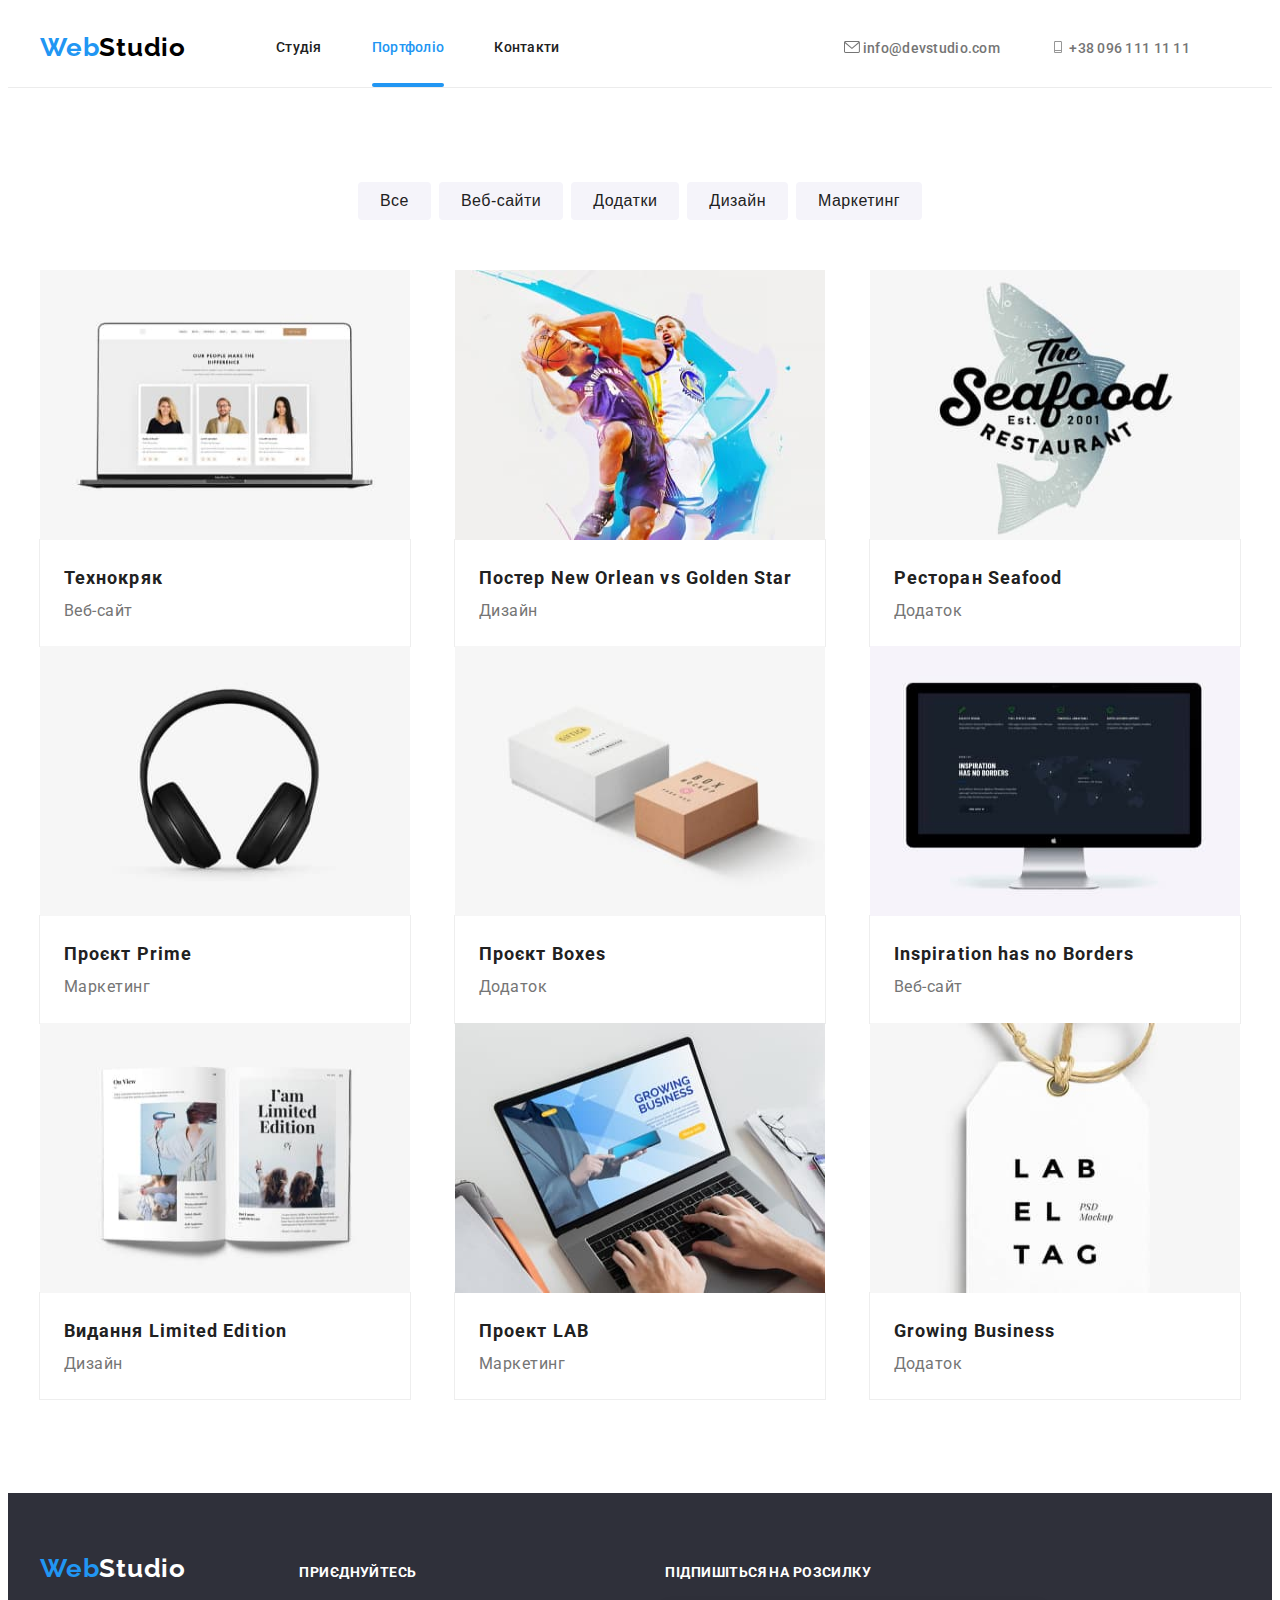
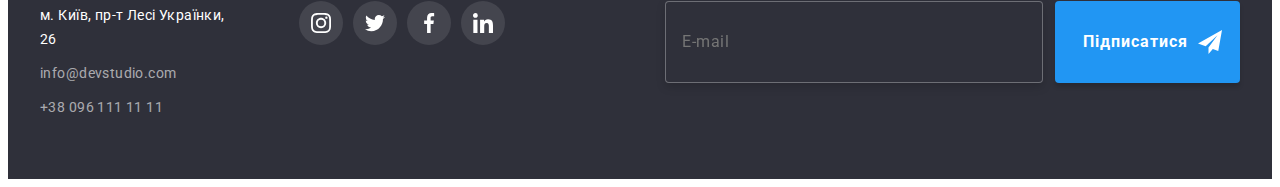
==== commit 1bd6cc07: "Make grid.scss" ====
--- a/portfolio.html
+++ b/portfolio.html
@@ -28,38 +28,42 @@
     />
 
     <!-- Moder Normalise end -->
-
+<link rel="stylesheet" href="./css/main.min.css" />
     <link rel="stylesheet" href="./css/styles.css" />
   </head>
   <body class="body">
+    <!-- Header Portfolio -->
     <header class="header">
       <div class="container header__container">
         <a href="" class="header__logo"
           >Web<span class="header__logo__studio">Studio</span></a
         >
-        <nav class="header__nav">
-          <ul class="header__nav-list">
-            <li class="header__nav-item">
-              <a href="index.html" class="header__nav-link"> Студія </a>
-            </li>
-            <li class="header__nav-item header__nav-portfolio">
-              <a href="portfolio.html" class="header__nav-link header__nav-current">
+        <nav class="header-nav">
+          <ul class="header-nav__list">
+            <li class="header-nav__item">
+              <a href="index.html" class="header-nav__link"> Студія </a>
+            </li>
+            <li class="header-nav__item header-nav__portfolio">
+              <a
+                href="portfolio.html"
+                class="header-nav__link header-nav__current"
+              >
                 Портфоліо
               </a>
             </li>
-            <li class="header__nav-item">
-              <a href="" class="header__nav-link"> Контакти </a>
+            <li class="header-nav__item">
+              <a href="" class="header-nav__link"> Контакти </a>
             </li>
           </ul>
         </nav>
 
-        <ul class="header__nav-list">
+        <ul class="header-nav__list">
           <li>
             <a
               href="mailto:info@devstudio.com"
-              class="header__nav-contacts header__nav-link"
+              class="header-nav__contacts header-nav__link"
             >
-              <svg class="header__nav-icon" width="16" height="12">
+              <svg class="header-nav__icon" width="16" height="12">
                 <use href="/images/icons.svg#envelope"></use>
               </svg>
               info@devstudio.com
@@ -67,8 +71,11 @@
           </li>
 
           <li>
-            <a href="tel:+380961111111" class="header__nav-contacts header__nav-link">
-              <svg class="header__nav-icon" width="16" height="12">
+            <a
+              href="tel:+380961111111"
+              class="header-nav__contacts header-nav__link"
+            >
+              <svg class="header-nav__icon" width="16" height="12">
                 <use href="/images/icons.svg#phone"></use>
               </svg>
               +38 096 111 11 11
@@ -83,126 +90,124 @@
       <section class="section">
         <div class="container">
           <!-- Portfolio Button List -->
-          <ul class="prtf-btn-list button-flexbox">
-            <li class="btn-list-item">
-              <button class="btn-prtf" type="button">Все</button>
-            </li>
-            <li class="btn-list-item">
-              <button class="btn-prtf" type="button">Веб-сайти</button>
-            </li>
-            <li class="btn-list-item">
-              <button class="btn-prtf" type="button">Додатки</button>
-            </li>
-            <li class="btn-list-item">
-              <button class="btn-prtf" type="button">Дизайн</button>
-            </li>
-            <li class="btn-list-item">
-              <button class="btn-prtf" type="button">Маркетинг</button>
+          <ul class="btn-list button-flexbox">
+            <li class="btn-list__item">
+              <button class="btn-list__btn" type="button">Все</button>
+            </li>
+            <li class="btn-list__item">
+              <button class="btn-list__btn" type="button">Веб-сайти</button>
+            </li>
+            <li class="btn-list__item">
+              <button class="btn-list__btn" type="button">Додатки</button>
+            </li>
+            <li class="btn-list__item">
+              <button class="btn-list__btn" type="button">Дизайн</button>
+            </li>
+            <li class="btn-list__item">
+              <button class="btn-list__btn" type="button">Маркетинг</button>
             </li>
           </ul>
           <!-- Portfolio Interective Images List -->
-          <ul class="prtf-ii-list card-set">
-            <li class="card-set-items prtf-ii-link">
-              <a href="">
-                <div class="prtf-list-item">
+          <ul class="grid card-set">
+            <li class="card-set__items grid__link">
+              <a href="">
+                <div class="grid__item">
                   <img
                     src="images/portfol-box/potfol-box1.jpg"
                     alt="ноутбук"
                     width="370"
                     height="270"
                   />
-                  <div class="prtf-overlay">
-                    <p class="prtf-overlay-text">
-                      Ресурс пропонує комплексні пропозиції з різним рівнем
-                      функціоналу та сервісів. Все це дозволить відвідувачу
-                      отримати вичерпні відомості про компанію чи приватну
-                      особу.
-                    </p>
-                  </div>
-                </div>
-                <div class="prtf-ii-flexbox">
-                  <h3 class="prtf-ii-title">Технокряк</h3>
-                  <p class="prtf-ii-text">Веб-сайт</p>
-                </div>
-              </a>
-            </li>
-            <li class="card-set-items prtf-ii-link">
-              <a href="">
-                <div class="prtf-list-item">
+                  <div class="grid__overlay">
+                    <p class="grid__overlay__text">
+                      Ресурс пропонує комплексні пропозиції з різним рівнем
+                      функціоналу та сервісів. Все це дозволить відвідувачу
+                      отримати вичерпні відомості про компанію чи приватну
+                      особу.
+                    </p>
+                  </div>
+                </div>
+                <div class="grid__flexbox">
+                  <h3 class="grid__title">Технокряк</h3>
+                  <p class="grid__text">Веб-сайт</p>
+                </div>
+              </a>
+            </li>
+            <li class="card-set__items grid__link">
+              <a href="">
+                <div class="grid__item">
                   <img
                     src="images/portfol-box/portfol-box2.jpg"
                     alt="баскетболісти"
                     width="370"
                     height="270"
                   />
-                  <div class="prtf-overlay">
-                    <p class="prtf-overlay-text">
-                      Ресурс пропонує комплексні пропозиції з різним рівнем
-                      функціоналу та сервісів. Все це дозволить відвідувачу
-                      отримати вичерпні відомості про компанію чи приватну
-                      особу.
-                    </p>
-                  </div>
-                </div>
-                <div class="prtf-ii-flexbox">
-                  <h3 class="prtf-ii-title">
-                    Постер New Orlean vs Golden Star
-                  </h3>
-                  <p class="prtf-ii-text">Дизайн</p>
-                </div>
-              </a>
-            </li>
-            <li class="card-set-items prtf-ii-link">
-              <a href="">
-                <div class="prtf-list-item">
+                  <div class="grid__overlay">
+                    <p class="grid__overlay__text">
+                      Ресурс пропонує комплексні пропозиції з різним рівнем
+                      функціоналу та сервісів. Все це дозволить відвідувачу
+                      отримати вичерпні відомості про компанію чи приватну
+                      особу.
+                    </p>
+                  </div>
+                </div>
+                <div class="grid__flexbox">
+                  <h3 class="grid__title">Постер New Orlean vs Golden Star</h3>
+                  <p class="grid__text">Дизайн</p>
+                </div>
+              </a>
+            </li>
+            <li class="card-set__items grid__link">
+              <a href="">
+                <div class="grid__item">
                   <img
                     src="images/portfol-box/portfol-box3.jpg"
                     alt="логотип ресторану"
                     width="370"
                     height="270"
                   />
-                  <div class="prtf-overlay">
-                    <p class="prtf-overlay-text">
-                      Ресурс пропонує комплексні пропозиції з різним рівнем
-                      функціоналу та сервісів. Все це дозволить відвідувачу
-                      отримати вичерпні відомості про компанію чи приватну
-                      особу.
-                    </p>
-                  </div>
-                </div>
-                <div class="prtf-ii-flexbox">
-                  <h3 class="prtf-ii-title">Ресторан Seafood</h3>
-                  <p class="prtf-ii-text">Додаток</p>
-                </div>
-              </a>
-            </li>
-            <li class="card-set-items prtf-ii-link">
-              <a href="">
-                <div class="prtf-list-item">
+                  <div class="grid__overlay">
+                    <p class="grid__overlay__text">
+                      Ресурс пропонує комплексні пропозиції з різним рівнем
+                      функціоналу та сервісів. Все це дозволить відвідувачу
+                      отримати вичерпні відомості про компанію чи приватну
+                      особу.
+                    </p>
+                  </div>
+                </div>
+                <div class="grid__flexbox">
+                  <h3 class="grid__title">Ресторан Seafood</h3>
+                  <p class="grid__text">Додаток</p>
+                </div>
+              </a>
+            </li>
+            <li class="card-set__items grid__link">
+              <a href="">
+                <div class="grid__item">
                   <img
                     src="images/portfol-box/portfol-box4.jpg"
                     alt="наушники"
                     width="370"
                     height="270"
                   />
-                  <div class="prtf-overlay">
-                    <p class="prtf-overlay-text">
-                      Ресурс пропонує комплексні пропозиції з різним рівнем
-                      функціоналу та сервісів. Все це дозволить відвідувачу
-                      отримати вичерпні відомості про компанію чи приватну
-                      особу.
-                    </p>
-                  </div>
-                </div>
-                <div class="prtf-ii-flexbox">
-                  <h3 class="prtf-ii-title">Проєкт Prime</h3>
-                  <p class="prtf-ii-text">Маркетинг</p>
-                </div>
-              </a>
-            </li>
-            <li class="card-set-items prtf-ii-link">
-              <a href="">
-                <div class="prtf-list-item">
+                  <div class="grid__overlay">
+                    <p class="grid__overlay__text">
+                      Ресурс пропонує комплексні пропозиції з різним рівнем
+                      функціоналу та сервісів. Все це дозволить відвідувачу
+                      отримати вичерпні відомості про компанію чи приватну
+                      особу.
+                    </p>
+                  </div>
+                </div>
+                <div class="grid__flexbox">
+                  <h3 class="grid__title">Проєкт Prime</h3>
+                  <p class="grid__text">Маркетинг</p>
+                </div>
+              </a>
+            </li>
+            <li class="card-set__items grid__link">
+              <a href="">
+                <div class="grid__item">
                   <img
                     src="images/portfol-box/portfol-box5.jpg"
                     alt="коробки"
@@ -210,24 +215,24 @@
                     height="270"
                   />
 
-                  <div class="prtf-overlay">
-                    <p class="prtf-overlay-text">
-                      Ресурс пропонує комплексні пропозиції з різним рівнем
-                      функціоналу та сервісів. Все це дозволить відвідувачу
-                      отримати вичерпні відомості про компанію чи приватну
-                      особу.
-                    </p>
-                  </div>
-                </div>
-                <div class="prtf-ii-flexbox">
-                  <h3 class="prtf-ii-title">Проєкт Boxes</h3>
-                  <p class="prtf-ii-text">Додаток</p>
-                </div>
-              </a>
-            </li>
-            <li class="card-set-items prtf-ii-link">
-              <a href="">
-                <div class="prtf-list-item">
+                  <div class="grid__overlay">
+                    <p class="grid__overlay__text">
+                      Ресурс пропонує комплексні пропозиції з різним рівнем
+                      функціоналу та сервісів. Все це дозволить відвідувачу
+                      отримати вичерпні відомості про компанію чи приватну
+                      особу.
+                    </p>
+                  </div>
+                </div>
+                <div class="grid__flexbox">
+                  <h3 class="grid__title">Проєкт Boxes</h3>
+                  <p class="grid__text">Додаток</p>
+                </div>
+              </a>
+            </li>
+            <li class="card-set__items grid__link">
+              <a href="">
+                <div class="grid__item">
                   <img
                     src="images/portfol-box/portfol-box6.jpg"
                     alt="екран монітора"
@@ -235,24 +240,24 @@
                     height="270"
                   />
 
-                  <div class="prtf-overlay">
-                    <p class="prtf-overlay-text">
-                      Ресурс пропонує комплексні пропозиції з різним рівнем
-                      функціоналу та сервісів. Все це дозволить відвідувачу
-                      отримати вичерпні відомості про компанію чи приватну
-                      особу.
-                    </p>
-                  </div>
-                </div>
-                <div class="prtf-ii-flexbox">
-                  <h3 class="prtf-ii-title">Inspiration has no Borders</h3>
-                  <p class="prtf-ii-text">Веб-сайт</p>
-                </div>
-              </a>
-            </li>
-            <li class="card-set-items prtf-ii-link">
-              <a href="">
-                <div class="prtf-list-item">
+                  <div class="grid__overlay">
+                    <p class="grid__overlay__text">
+                      Ресурс пропонує комплексні пропозиції з різним рівнем
+                      функціоналу та сервісів. Все це дозволить відвідувачу
+                      отримати вичерпні відомості про компанію чи приватну
+                      особу.
+                    </p>
+                  </div>
+                </div>
+                <div class="grid__flexbox">
+                  <h3 class="grid__title">Inspiration has no Borders</h3>
+                  <p class="grid__text">Веб-сайт</p>
+                </div>
+              </a>
+            </li>
+            <li class="card-set__items grid__link">
+              <a href="">
+                <div class="grid__item">
                   <img
                     src="images/portfol-box/portfol-box7.jpg"
                     alt="книга"
@@ -260,24 +265,24 @@
                     height="270"
                   />
 
-                  <div class="prtf-overlay">
-                    <p class="prtf-overlay-text">
-                      Ресурс пропонує комплексні пропозиції з різним рівнем
-                      функціоналу та сервісів. Все це дозволить відвідувачу
-                      отримати вичерпні відомості про компанію чи приватну
-                      особу.
-                    </p>
-                  </div>
-                </div>
-                <div class="prtf-ii-flexbox">
-                  <h3 class="prtf-ii-title">Видання Limited Edition</h3>
-                  <p class="prtf-ii-text">Дизайн</p>
-                </div>
-              </a>
-            </li>
-            <li class="card-set-items prtf-ii-link">
-              <a href="">
-                <div class="prtf-list-item">
+                  <div class="grid__overlay">
+                    <p class="grid__overlay__text">
+                      Ресурс пропонує комплексні пропозиції з різним рівнем
+                      функціоналу та сервісів. Все це дозволить відвідувачу
+                      отримати вичерпні відомості про компанію чи приватну
+                      особу.
+                    </p>
+                  </div>
+                </div>
+                <div class="grid__flexbox">
+                  <h3 class="grid__title">Видання Limited Edition</h3>
+                  <p class="grid__text">Дизайн</p>
+                </div>
+              </a>
+            </li>
+            <li class="card-set__items grid__link">
+              <a href="">
+                <div class="grid__item">
                   <img
                     src="images/portfol-box/portfol-box8.jpg"
                     alt="бирка"
@@ -285,24 +290,24 @@
                     height="270"
                   />
 
-                  <div class="prtf-overlay">
-                    <p class="prtf-overlay-text">
-                      Ресурс пропонує комплексні пропозиції з різним рівнем
-                      функціоналу та сервісів. Все це дозволить відвідувачу
-                      отримати вичерпні відомості про компанію чи приватну
-                      особу.
-                    </p>
-                  </div>
-                </div>
-                <div class="prtf-ii-flexbox">
-                  <h3 class="prtf-ii-title">Проект LAB</h3>
-                  <p class="prtf-ii-text">Маркетинг</p>
-                </div>
-              </a>
-            </li>
-            <li class="card-set-items prtf-ii-link">
-              <a href="">
-                <div class="prtf-list-item">
+                  <div class="grid__overlay">
+                    <p class="grid__overlay__text">
+                      Ресурс пропонує комплексні пропозиції з різним рівнем
+                      функціоналу та сервісів. Все це дозволить відвідувачу
+                      отримати вичерпні відомості про компанію чи приватну
+                      особу.
+                    </p>
+                  </div>
+                </div>
+                <div class="grid__flexbox">
+                  <h3 class="grid__title">Проект LAB</h3>
+                  <p class="grid__text">Маркетинг</p>
+                </div>
+              </a>
+            </li>
+            <li class="card-set__items grid__link">
+              <a href="">
+                <div class="grid__item">
                   <img
                     src="images/portfol-box/portfol-box9.jpg"
                     alt="ноутбук"
@@ -310,18 +315,18 @@
                     height="270"
                   />
 
-                  <div class="prtf-overlay">
-                    <p class="prtf-overlay-text">
-                      Ресурс пропонує комплексні пропозиції з різним рівнем
-                      функціоналу та сервісів. Все це дозволить відвідувачу
-                      отримати вичерпні відомості про компанію чи приватну
-                      особу.
-                    </p>
-                  </div>
-                </div>
-                <div class="prtf-ii-flexbox">
-                  <h3 class="prtf-ii-title">Growing Business</h3>
-                  <p class="prtf-ii-text">Додаток</p>
+                  <div class="grid__overlay">
+                    <p class="grid__overlay__text">
+                      Ресурс пропонує комплексні пропозиції з різним рівнем
+                      функціоналу та сервісів. Все це дозволить відвідувачу
+                      отримати вичерпні відомості про компанію чи приватну
+                      особу.
+                    </p>
+                  </div>
+                </div>
+                <div class="grid__flexbox">
+                  <h3 class="grid__title">Growing Business</h3>
+                  <p class="grid__text">Додаток</p>
                 </div>
               </a>
             </li>
@@ -330,80 +335,84 @@
       </section>
     </main>
 
+    <!-- Footer Section -->
     <footer class="footer-section">
       <div class="container footer-container">
         <div>
-          <a href="" class="footer-logo"
-            >Web<span class="footer-logo-studio">Studio</span></a
+          <a href="" class="footer-section__logo"
+            >Web<span class="footer-section__logo-studio">Studio</span></a
           >
-          <address class="footer-address">
-            <p class="footer-text">м. Київ, пр-т Лесі Українки, 26</p>
-            <ul class="footer-list">
-              <li class="footer-list-item">
-                <a href="mailto:info@devstudio.com" class="footer-contacts">
+          <address class="footer-section__address">
+            <p class="footer-section__text">м. Київ, пр-т Лесі Українки, 26</p>
+            <ul class="footer-section__list">
+              <li class="footer-section__item">
+                <a
+                  href="mailto:info@devstudio.com"
+                  class="footer-section__contacts"
+                >
                   info@devstudio.com
                 </a>
               </li>
-              <li class="footer-list-item">
-                <a href="tel:+380961111111" class="footer-contacts">
+              <li class="footer-section__item">
+                <a href="tel:+380961111111" class="footer-section__contacts">
                   +38 096 111 11 11
                 </a>
               </li>
             </ul>
           </address>
         </div>
-        <!-- Social Footer Icons -->
+
         <div>
-          <p class="social-footer-text">приєднуйтесь</p>
-          <ul class="social-footer-list">
-            <li class="social-footer-item">
+          <p class="social-footer__text">приєднуйтесь</p>
+          <ul class="social-footer__list">
+            <li class="social-footer__item">
               <a
-                class="social-footer-link"
+                class="social-footer__link"
                 href=""
                 target="_blank"
                 rel="noopener noreferrer"
                 aria-label="instagram"
               >
-                <svg class="social-footer-icon" width="20" height="20">
+                <svg class="social-footer__icon" width="20" height="20">
                   <use href="./images/icons.svg#instagram "></use>
                 </svg>
               </a>
             </li>
-            <li class="social-footer-item">
+            <li class="social-footer__item">
               <a
-                class="social-footer-link"
+                class="social-footer__link"
                 href=""
                 target="_blank"
                 rel="noopener noreferrer"
                 aria-label="twitter"
               >
-                <svg class="social-footer-icon" width="20" height="20">
+                <svg class="social-footer__icon" width="20" height="20">
                   <use href="./images/icons.svg#twitter "></use>
                 </svg>
               </a>
             </li>
-            <li class="social-footer-item">
+            <li class="social-footer__item">
               <a
-                class="social-footer-link"
+                class="social-footer__link"
                 href=""
                 target="_blank"
                 rel="noopener noreferrer"
                 aria-label="facebook"
               >
-                <svg class="social-footer-icon" width="20" height="20">
+                <svg class="social-footer__icon" width="20" height="20">
                   <use href="./images/icons.svg#facebook "></use>
                 </svg>
               </a>
             </li>
-            <li class="social-footer-item">
+            <li class="social-footer__item">
               <a
-                class="social-footer-link"
+                class="social-footer__link"
                 href=""
                 target="_blank"
                 rel="noopener noreferrer"
                 aria-label="linkedin"
               >
-                <svg class="social-footer-icon" width="20" height="20">
+                <svg class="social-footer__icon" width="20" height="20">
                   <use href="./images/icons.svg#linkedin "></use>
                 </svg>
               </a>
@@ -411,17 +420,17 @@
           </ul>
         </div>
 
-        <div class="footer-form-section">
-          <p class="footer-form-text">Підпишіться на розсилку</p>
+        <div class="footer-form__section">
+          <p class="footer-form__text">Підпишіться на розсилку</p>
           <form class="footer-form">
             <input
-              class="footer-form-input"
+              class="footer-form__input"
               type="email"
               placeholder="E-mail"
             />
-            <button class="footer-form-btn" type="submit">
+            <button class="footer-form__btn" type="submit">
               Підписатися
-              <svg class="footer-form-icon" width="24" height="24">
+              <svg class="footer-form__icon" width="24" height="24">
                 <use href="./images/icons.svg#paper-plane"></use>
               </svg>
             </button>
--- a/css/main.min.css
+++ b/css/main.min.css
@@ -0,0 +1 @@
+:root{--main-font-family: "Roboto";--secondary-font-family: "Raleway";--title-color: #212121;--text-color: #757575;--main-background-color: #2f303a;--blue-color-text: #2196f3;--black-color-text: #000000;--secondary-background-color: #e5e5e5;--team-background-color: #f5f4fa;--pure-white-color: #ffffff;--another-white-color: #ececec;--logo-color--: #afb1b8;--indent: 30px;--items: 4}.viasualy-hidden{position:absolute;white-space:nowrap;width:1;height:1;overflow:hidden;border:0;padding:0;clip:rect(0 0 0 0);-webkit-clip-path:inset(50%);clip-path:inset(50%);margin:-1px}.body{font-family:"Roboto",sans-serif}img{display:block}h1,h2,h3,h4,h5,h6,p{margin:0}a{-webkit-text-decoration-line:none;text-decoration-line:none;color:currentColor}ul{list-style:none;padding:0;margin:0}h2{margin-bottom:50px}.card-set{display:-webkit-box;display:-ms-flexbox;display:flex;-ms-flex-wrap:wrap;flex-wrap:wrap;gap:var(30px);-webkit-box-pack:justify;-ms-flex-pack:justify;justify-content:space-between}.container{width:1200px;padding-right:15px;padding-left:15px;margin-right:auto;margin-left:auto}.section{padding:94px 0px}.button-flexbox{display:-webkit-box;display:-ms-flexbox;display:flex;-webkit-box-orient:horizontal;-webkit-box-direction:normal;-ms-flex-direction:row;flex-direction:row;-webkit-box-align:baseline;-ms-flex-align:baseline;align-items:baseline;-webkit-box-align:center;-ms-flex-align:center;align-items:center;-webkit-box-pack:center;-ms-flex-pack:center;justify-content:center;margin-bottom:50px}.btn-list__btn{font-weight:500;font-size:16px;line-height:1.6;text-align:center;letter-spacing:.03em;background-color:var(--team-background-color);border-radius:4px;color:var(--title-color);cursor:pointer;border:0px;padding:6px 22px;-webkit-transition-property:color,background-color,border,-webkit-box-shadow;transition-property:color,background-color,border,-webkit-box-shadow;transition-property:color,background-color,border,box-shadow;transition-property:color,background-color,border,box-shadow,-webkit-box-shadow;-webkit-transition-duration:250ms;transition-duration:250ms;-webkit-transition-timing-function:cubic-bezier(0.4, 0, 0.2, 1);transition-timing-function:cubic-bezier(0.4, 0, 0.2, 1)}.btn-list__item{margin-right:8px}.btn-list__item:last-child{margin-right:0px}.btn-list__btn:hover,.btn-list__btn:active,.btn-list__btn:focus{color:var(--pure-white-color);background-color:var(--blue-color-text);border:var(--blue-color-text) 4px;-webkit-box-shadow:0px 3px 1px rgba(0,0,0,.1),0px 1px 2px rgba(0,0,0,.08),0px 2px 2px rgba(0,0,0,.12);box-shadow:0px 3px 1px rgba(0,0,0,.1),0px 1px 2px rgba(0,0,0,.08),0px 2px 2px rgba(0,0,0,.12)}.header{background-color:var(--pure-white-color);padding-top:24px;padding-bottom:24px;border-bottom:1px solid #ececec}.header__container{display:-webkit-box;display:-ms-flexbox;display:flex;-webkit-box-align:center;-ms-flex-align:center;align-items:center}.header__logo{font-family:"Raleway";font-style:normal;font-weight:700;font-size:26px;line-height:1.2;letter-spacing:.03em;color:var(--blue-color-text);margin-right:90px}.header__logo__studio{color:var(--black-color-text)}.header-nav{margin-right:auto}.header-nav__current{position:relative;color:var(--blue-color-text)}.header-nav__current::after{content:"";position:absolute;bottom:-32px;left:0;display:block;height:4px;width:100%;background-color:#2196f3;border-radius:2px}.header-nav__list{display:-webkit-box;display:-ms-flexbox;display:flex}.header-nav__item{font-style:normal;font-weight:500;font-size:14px;line-height:1.14;letter-spacing:.02em;color:var(--title-color);margin-right:50px;-webkit-transition-property:color;transition-property:color;-webkit-transition-duration:250ms;transition-duration:250ms;-webkit-transition-timing-function:cubic-bezier(0.4, 0, 0.2, 1);transition-timing-function:cubic-bezier(0.4, 0, 0.2, 1)}.header-nav__item:last-child{margin-right:0}.header-nav__contacts{font-style:normal;font-weight:500;font-size:14px;line-height:1.14;letter-spacing:.02em;color:var(--text-color);margin-right:50px;-webkit-transition-property:color;transition-property:color;-webkit-transition-duration:250ms;transition-duration:250ms;-webkit-transition-timing-function:cubic-bezier(0.4, 0, 0.2, 1);transition-timing-function:cubic-bezier(0.4, 0, 0.2, 1)}.header-nav__contacts:hover,.header-nav__contacts:focus{color:var(--blue-color-text)}.header-nav__icon{fill:#757575;-webkit-transition-property:fill;transition-property:fill;-webkit-transition-duration:250ms;transition-duration:250ms;-webkit-transition-timing-function:cubic-bezier(0.4, 0, 0.2, 1);transition-timing-function:cubic-bezier(0.4, 0, 0.2, 1)}.header-nav__item:hover,.header-nav__link:focus{color:var(--blue-color-text)}.header-nav__contacts:hover .header-nav__icon{fill:var(--blue-color-text)}.header-nav__contacts:focus .header-nav__icon{fill:var(--blue-color-text)}.hero-section{background:var(--main-background-color);padding:200px 0}.hero-section__container{display:-webkit-box;display:-ms-flexbox;display:flex;-webkit-box-pack:center;-ms-flex-pack:center;justify-content:center;-webkit-box-align:center;-ms-flex-align:center;align-items:center;-webkit-box-orient:vertical;-webkit-box-direction:normal;-ms-flex-direction:column;flex-direction:column}.hero-section__img{background-image:-webkit-gradient(linear, left top, right top, from(rgba(47, 48, 58, 0.4)), to(rgba(47, 48, 58, 0.4))),url(../images/hero-img/Img.png);background-image:linear-gradient(to right, rgba(47, 48, 58, 0.4), rgba(47, 48, 58, 0.4)),url(../images/hero-img/Img.png);background-repeat:no-repeat;background-position:center;margin-right:auto;margin-left:auto;height:600px}.hero-section__title{font-style:normal;font-weight:900;font-size:44px;line-height:1.4;text-transform:uppercase;color:var(--pure-white-color);text-align:center;letter-spacing:.06em;margin-bottom:30px}.hero-section__btn{font-style:normal;font-weight:700;font-size:16px;line-height:1.9;color:var(--pure-white-color);background:var(--blue-color-text);cursor:pointer;letter-spacing:.06em;-webkit-box-shadow:0px 4px 4px rgba(0,0,0,.15);box-shadow:0px 4px 4px rgba(0,0,0,.15);border-radius:4px;border:#2196f3 solid;padding:10px 32px;-webkit-transition-property:background-color,border,-webkit-box-shadow;transition-property:background-color,border,-webkit-box-shadow;transition-property:background-color,box-shadow,border;transition-property:background-color,box-shadow,border,-webkit-box-shadow;-webkit-transition-duration:250ms;transition-duration:250ms;-webkit-transition-timing-function:cubic-bezier(0.4, 0, 0.2, 1);transition-timing-function:cubic-bezier(0.4, 0, 0.2, 1)}.hero-section__btn:hover,.hero-section__btn:focus{background:#188ce8;border:#188ce8 solid;border-radius:4px;-webkit-box-shadow:0px 4px 4px rgba(0,0,0,.15);box-shadow:0px 4px 4px rgba(0,0,0,.15)}.underbox{background:var(--pure-white-color)}.underbox__list{display:-webkit-box;display:-ms-flexbox;display:flex;-webkit-box-align:baseline;-ms-flex-align:baseline;align-items:baseline;gap:30px;-webkit-box-pack:justify;-ms-flex-pack:justify;justify-content:space-between}.underbox__list__item{width:270px}.underbox__list__title{margin-bottom:10px}.underbox__list__title{font-style:normal;font-weight:700;font-size:14px;line-height:1.1;letter-spacing:.03em;text-transform:uppercase;color:var(--title-color)}.underbox__list__text{font-style:normal;font-weight:400;font-size:14px;line-height:1.7;letter-spacing:.03em;color:var(--text-color)}.underbox__list-icon{display:-webkit-box;display:-ms-flexbox;display:flex;-webkit-box-align:center;-ms-flex-align:center;align-items:center;-webkit-box-pack:center;-ms-flex-pack:center;justify-content:center;gap:30px;margin-bottom:30px}.underbox__list-icon__link{display:-webkit-box;display:-ms-flexbox;display:flex;-webkit-box-align:center;-ms-flex-align:center;align-items:center;-webkit-box-pack:center;-ms-flex-pack:center;justify-content:center;width:270px;height:120px;background-color:var(--team-background-color)}.box-section{background:var(--pure-white-color);padding-top:0px}.box-section__title{font-style:normal;font-weight:700;font-size:36px;line-height:1.2;text-align:center;letter-spacing:.03em;color:var(--title-color)}.box-section__item{position:relative;display:-webkit-box;display:-ms-flexbox;display:flex}.box-section__item-title{font-size:14px;line-height:1.14;text-align:center;letter-spacing:.03em;text-transform:uppercase;color:#fff;background:rgba(47,48,58,.8);padding:27px 82px;width:100%;z-index:120;position:absolute;bottom:0}.team-section{background:var(--team-background-color)}.team-section__back{background-color:var(--pure-white-color);padding-top:30px;padding-bottom:30px;padding-left:5px;padding-right:5px}.team-section__flex{display:-webkit-box;display:-ms-flexbox;display:flex;-ms-flex-wrap:wrap;flex-wrap:wrap;gap:30px;-webkit-box-pack:justify;-ms-flex-pack:justify;justify-content:space-between}.team-section__shadow{-webkit-box-shadow:0px 1px 3px rgba(0,0,0,.12),0px 1px 1px rgba(0,0,0,.14),0px 2px 1px rgba(0,0,0,.2);box-shadow:0px 1px 3px rgba(0,0,0,.12),0px 1px 1px rgba(0,0,0,.14),0px 2px 1px rgba(0,0,0,.2);border-radius:0px 0px 4px 4px}.team-section__h2title{font-style:normal;font-weight:700;font-size:36px;line-height:1.2;text-align:center;letter-spacing:.03em;color:var(--title-color)}.team-section__h3title{padding-bottom:10px}.team-section__h3title{font-style:normal;font-weight:500;font-size:16px;line-height:1.25;text-align:center;letter-spacing:.03em;color:var(--title-color)}.team-section__text{font-style:normal;font-weight:400;font-size:16px;line-height:1.25;text-align:center;letter-spacing:.03em;color:var(--text-color)}.team-section__text{margin-bottom:16px}.social-team__list{display:-webkit-box;display:-ms-flexbox;display:flex;-webkit-box-align:center;-ms-flex-align:center;align-items:center;-webkit-box-pack:center;-ms-flex-pack:center;justify-content:center;gap:10px}.social-team__link{display:-webkit-box;display:-ms-flexbox;display:flex;-webkit-box-align:center;-ms-flex-align:center;align-items:center;-webkit-box-pack:center;-ms-flex-pack:center;justify-content:center;width:44px;height:44px;background-color:var(--pure-white-color);border-radius:50%;-webkit-transition-property:background-color;transition-property:background-color;-webkit-transition-duration:250ms;transition-duration:250ms;-webkit-transition-timing-function:cubic-bezier(0.4, 0, 0.2, 1);transition-timing-function:cubic-bezier(0.4, 0, 0.2, 1)}.social-team__icon{fill:var(--logo-color--);-webkit-transition-property:fill;transition-property:fill;-webkit-transition-duration:250ms;transition-duration:250ms;-webkit-transition-timing-function:cubic-bezier(0.4, 0, 0.2, 1);transition-timing-function:cubic-bezier(0.4, 0, 0.2, 1)}.social-team__link:hover{background-color:var(--blue-color-text)}.social-team__link:focus{background-color:var(--blue-color-text)}.social-team__link:focus .social-team__icon{fill:var(--pure-white-color)}.social-team__link:hover .social-team__icon{fill:var(--pure-white-color)}.client-section__title{font-weight:700;font-size:36px;line-height:42px;text-align:center;letter-spacing:.03em;color:var(--title-color)}.client-section__list{display:-webkit-box;display:-ms-flexbox;display:flex;-webkit-box-align:center;-ms-flex-align:center;align-items:center;-webkit-box-pack:center;-ms-flex-pack:center;justify-content:center;gap:30px}.client-section__icon{fill:var(--logo-color--);-webkit-transition-property:fill;transition-property:fill;-webkit-transition-duration:250ms;transition-duration:250ms;-webkit-transition-timing-function:cubic-bezier(0.4, 0, 0.2, 1);transition-timing-function:cubic-bezier(0.4, 0, 0.2, 1)}.client-section__link{display:-webkit-box;display:-ms-flexbox;display:flex;-webkit-box-align:center;-ms-flex-align:center;align-items:center;-webkit-box-pack:center;-ms-flex-pack:center;justify-content:center;width:170px;height:92px;border:1px solid #afb1b8;border-radius:4px;-webkit-transition-property:background-color;transition-property:background-color;-webkit-transition-duration:250ms;transition-duration:250ms;-webkit-transition-timing-function:cubic-bezier(0.4, 0, 0.2, 1);transition-timing-function:cubic-bezier(0.4, 0, 0.2, 1)}.client-section__link:hover .client-section__icon{fill:var(--blue-color-text)}.client-section__link:hover{border-color:var(--blue-color-text)}.client-section__link:focus .client-section__icon{fill:var(--blue-color-text)}.client-section__link:focus{border-color:var(--blue-color-text)}.grid{--items: 9}.grid__link{-webkit-transition-property:-webkit-box-shadow;transition-property:-webkit-box-shadow;transition-property:box-shadow;transition-property:box-shadow, -webkit-box-shadow;-webkit-transition-duration:250ms;transition-duration:250ms;-webkit-transition-timing-function:cubic-bezier(0.4, 0, 0.2, 1);transition-timing-function:cubic-bezier(0.4, 0, 0.2, 1)}.grid__link:hover{-webkit-box-shadow:0px 1px 1px rgba(0,0,0,.12),0px 4px 4px rgba(0,0,0,.06),1px 4px 6px rgba(0,0,0,.16);box-shadow:0px 1px 1px rgba(0,0,0,.12),0px 4px 4px rgba(0,0,0,.06),1px 4px 6px rgba(0,0,0,.16)}.grid__flexbox{padding-top:20px;padding-bottom:20px;outline:1px solid #eee;padding-right:24px;padding-left:24px}.grid__title{font-style:normal;font-weight:700;font-size:18px;line-height:2;letter-spacing:.06em;color:var(--title-color)}.grid__text{font-style:normal;font-weight:400;font-size:16px;line-height:1.9;letter-spacing:.03em;color:var(--text-color)}.grid__item{position:relative;overflow:hidden}.grid__overlay{background-color:rgba(33,150,243,.9);position:absolute;top:0;left:0;-webkit-transform:translateY(150%);transform:translateY(150%);width:100%;height:100%;padding:63px 24px;display:-webkit-box;display:-ms-flexbox;display:flex;-webkit-box-align:center;-ms-flex-align:center;align-items:center;-webkit-box-pack:center;-ms-flex-pack:center;justify-content:center;-webkit-transition:-webkit-transform 250ms ease-in-out;transition:-webkit-transform 250ms ease-in-out;transition:transform 250ms ease-in-out;transition:transform 250ms ease-in-out, -webkit-transform 250ms ease-in-out}.grid__overlay__text{font-family:"Roboto";font-style:normal;font-weight:400;font-size:18px;line-height:1.55;letter-spacing:.03em;color:#fff;text-align:left}.grid__item:hover .grid__overlay{-webkit-transform:translateY(0);transform:translateY(0)}/*# sourceMappingURL=main.min.css.map */--- a/css/styles.css
+++ b/css/styles.css
@@ -1,98 +1,104 @@
-
 /* General */
 
-:root {
-    --title-color:  #212121;;
-    --text-color: #757575;
-    --main-background-color: #2F303A;
-    --blue-color-text: #2196F3;
-    --black-color-text: #000000;
-    --secondary-background-color: #E5E5E5;
-    --team-background-color: #F5F4FA;
-    --pure-white-color: #FFFFFF;
-    --another-white-color: #ECECEC;
-    --logo-color--:#AFB1B8;
+/* :root {
+  --main-font-family: "Roboto" ;
+  --secondary-font-family: "Raleway" ;
+  --title-color: #212121;
+  --text-color: #757575;
+  --main-background-color: #2f303a;
+  --blue-color-text: #2196f3;
+  --black-color-text: #000000;
+  --secondary-background-color: #e5e5e5;
+  --team-background-color: #f5f4fa;
+  --pure-white-color: #ffffff;
+  --another-white-color: #ececec;
+  --logo-color--: #afb1b8; */
 
   /* formula */
-
-  --indent: 30px ;
-  --items: 4 ;
-
-}
-
+/* 
+  --indent: 30px;
+  --items: 4;
+} */
 
 /* others */
 
-.body {
-        font-family: 'Roboto', sans-serif;
-}
-
-.container {
-    width: 1200px;
-    padding-right: 15px;
-    padding-left: 15px;
-    margin-right: auto;
-    margin-left: auto;
-
-    /* outline: red 2px solid; */
-}
-
-.viasualy-hidden {
-    position: absolute;
-    white-space: nowrap;
-    width: 1;
-    height: 1;
-    overflow: hidden;
-    border: 0;
-    padding: 0;
-    clip: rect(0 0 0 0);
-    clip-path: inset(50%);
-    margin: -1px;
-}
-
-
-
-.card-set {
-    display: flex;
-    flex-wrap: wrap;
-    gap: var(--indent);
-    justify-content: space-between;
-}
-
-.card-set-items {
-flex-basis: calc (100% - var(--indent) * (var(--items) - 1) / var(--items));
-}
-
-
-.section{
-    padding:94px 0px
-}
-
-/* reset styles */
+/* .body {
+  font-family: "Roboto", sans-serif;
+} */
+
+
+/* .viasualy-hidden {
+  position: absolute;
+  white-space: nowrap;
+  width: 1;
+  height: 1;
+  overflow: hidden;
+  border: 0;
+  padding: 0;
+  clip: rect(0 0 0 0);
+  clip-path: inset(50%);
+  margin: -1px;
+} */
+
+/* Card Set */
+
+/* .card-set {
+  display: flex;
+  flex-wrap: wrap;
+  gap: var(--indent);
+  justify-content: space-between;
+}
+
+.card-set__items {
+  flex-basis: calc (100% - var(--indent) * (var(--items) - 1) / var(--items));
+} */
+
+
+/* Base Styles */
+
+/* .section {
+  padding: 94px 0px;
+} */
+
+/* .container {
+  width: 1200px;
+  padding-right: 15px;
+  padding-left: 15px;
+  margin-right: auto;
+  margin-left: auto;
+} */
+
+
+/* reset styles
 
 img {
-    display: block;
-}
-
-h1,h2,h3,h4,h5,h6,p {
-    margin: 0;
+  display: block;
+}
+
+h1,
+h2,
+h3,
+h4,
+h5,
+h6,
+p {
+  margin: 0;
 }
 
 a {
-    text-decoration-line: none;
-    color: currentColor;
-}
-
+  text-decoration-line: none;
+  color: currentColor;
+}
 
 ul {
- list-style: none;
-    padding: 0;
-        margin: 0;
+  list-style: none;
+  padding: 0;
+  margin: 0;
 }
 
 h2 {
-    margin-bottom: 50px;
-}
+  margin-bottom: 50px;
+} */
 
 /* .link {
     text-decoration:  none;
@@ -101,1222 +107,1068 @@
 
 /* Header */
 
-.header{ 
-    background-color: var(--pure-white-color);
-    padding-top: 24px;
-    padding-bottom: 24px;
-    border-bottom: 1px solid #ECECEC;
-    
+/* .header {
+  background-color: var(--pure-white-color);
+  padding-top: 24px;
+  padding-bottom: 24px;
+  border-bottom: 1px solid #ececec;
 }
 
 .header__container {
- display: flex;
- align-items: center;
+  display: flex;
+  align-items: center;
 }
 
 .header__logo {
-    font-family: 'Raleway';
-    font-style: normal;
-    font-weight: 700;
-    font-size: 26px;
-    line-height: 1.2;
-    letter-spacing: 0.03em;
-    color: var(--blue-color-text);
-    margin-right: 90px;
-}
-
-
-.header__nav-current{
-    position: relative;
-    color: var(--blue-color-text);
-}
-
-.header__nav-current::after {
-    content:"";
-    
-    position: absolute;
-    bottom: -32px;
-    left: 0 ;
-
-    display: block;
-    height: 4px;
-    width: 100%;
-
-    background-color: #2196F3;
-    border-radius: 2px ;
-
-}
-
-
-.header__nav {
-    margin-right: auto;
-}
-
-
-
-.header__nav-list {
-    display: flex;
-}
-
-.header__logo__studio{
-    color: var(--black-color-text);
-}
-
-
-.header__nav-item:hover,
-.header__nav-link:focus {
-    color: var(--blue-color-text);
-}
-
-.header__nav-item{
-    
-    font-style: normal;
-    font-weight: 500;
-    font-size: 14px;
-    line-height: 1.14;
-    letter-spacing: 0.02em;
-    color: var(--title-color);
-    margin-right: 50px;
+  font-family: "Raleway";
+  font-style: normal;
+  font-weight: 700;
+  font-size: 26px;
+  line-height: 1.2;
+  letter-spacing: 0.03em;
+  color: var(--blue-color-text);
+  margin-right: 90px;
+} */
+
+/* .header-nav__current {
+  position: relative;
+  color: var(--blue-color-text);
+}
+
+.header-nav__current::after {
+  content: "";
+
+  position: absolute;
+  bottom: -32px;
+  left: 0;
+
+  display: block;
+  height: 4px;
+  width: 100%;
+
+  background-color: #2196f3;
+  border-radius: 2px;
+} */
+
+/* .header-nav {
+  margin-right: auto;
+}
+
+.header-nav__list {
+  display: flex;
+} */
+
+/* .header__logo__studio {
+  color: var(--black-color-text);
+} */
+
+/* .header-nav__item:hover,
+.header-nav__link:focus {
+  color: var(--blue-color-text);
+}
+
+.header-nav__item {
+  font-style: normal;
+  font-weight: 500;
+  font-size: 14px;
+  line-height: 1.14;
+  letter-spacing: 0.02em;
+  color: var(--title-color);
+  margin-right: 50px;
 
   transition-property: color;
   transition-duration: 250ms;
   transition-timing-function: cubic-bezier(0.4, 0, 0.2, 1);
-
-
-}
-
-.header__nav-item:last-child {
-    margin-right: 0;
-}
-
-
-.header__nav-contacts {
-    
-    font-style: normal;
-    font-weight: 500;
-    font-size: 14px;
-    line-height: 1.14;
-    letter-spacing: 0.02em;
-    color: var(--text-color);
-    margin-right: 50px;
-
-    transition-property: color;
-    transition-duration: 250ms;
-    transition-timing-function: cubic-bezier(0.4, 0, 0.2, 1);
-
-}
-
-
-
-.header__nav-contacts:hover,
-.header__nav-contacts:focus{
-     color: var(--blue-color-text);
-}
-
-
-.header__nav-contacts:hover .header__nav-icon{
-    fill: var(--blue-color-text);
-}
-
-.header__nav-contacts:focus .header__nav-icon {
-    fill: var(--blue-color-text);
-}
+}
+
+.header-nav__item:last-child {
+  margin-right: 0;
+}
+
+.header-nav__contacts {
+  font-style: normal;
+  font-weight: 500;
+  font-size: 14px;
+  line-height: 1.14;
+  letter-spacing: 0.02em;
+  color: var(--text-color);
+  margin-right: 50px;
+
+  transition-property: color;
+  transition-duration: 250ms;
+  transition-timing-function: cubic-bezier(0.4, 0, 0.2, 1);
+}
+
+.header-nav__contacts:hover,
+.header-nav__contacts:focus {
+  color: var(--blue-color-text);
+}
+
+.header-nav__contacts:hover .header-nav__icon {
+  fill: var(--blue-color-text);
+}
+
+.header-nav__contacts:focus .header-nav__icon {
+  fill: var(--blue-color-text);
+} */
 
 /* Header Icons */
 
-.header__nav-icon {
-    fill: #757575;
-    transition-property: fill;
-    transition-duration: 250ms;
-    transition-timing-function: cubic-bezier(0.4, 0, 0.2, 1);
-}
-
-
+/* .header-nav__icon {
+  fill: #757575;
+  transition-property: fill;
+  transition-duration: 250ms;
+  transition-timing-function: cubic-bezier(0.4, 0, 0.2, 1);
+} */
 
 /* Main(Index.HTML)*/
 /* Hero-Section */
 
-.hero-container {
-    display: flex;
-    justify-content: center;
-    align-items: center;
-    flex-direction: column;
-
-
-}
-
-.hero-section {
-    background: var(--main-background-color);
-    padding: 200px 0;
-}
-
-.hero-img {
-        background-image:linear-gradient(to right, rgba(47, 48, 58, 0.4), rgba(47, 48, 58, 0.4)), url(../images/hero-img/Img.png);
-        background-repeat: no-repeat;
-        background-position: center;
-        margin-right: auto;
-        margin-left: auto;
-        height: 600px;
-
-}
-
-.hero-title {
-    
-    font-style: normal;
-    font-weight: 900;
-    font-size: 44px;
-    line-height: 1.4;
-    text-transform: uppercase;
-    color: var(--pure-white-color);
-    text-align: center;
-    letter-spacing: 0.06em;
-    margin-bottom: 30px;
-    
-
-}
-.hero-btn {
-    
-    font-style: normal;
-    font-weight: 700;
-    font-size: 16px;
-    line-height: 1.9;
-    color: var(--pure-white-color);
-    background: var(--blue-color-text);
-    cursor: pointer;
-    letter-spacing: 0.06em;
-
-    box-shadow: 0px 4px 4px rgba(0, 0, 0, 0.15);
-    border-radius: 4px;
-    border: #2196F3 solid;
-    padding: 10px 32px;
-
-
-        transition-property: background-color, box-shadow, border;
-        transition-duration: 250ms;
-        transition-timing-function: cubic-bezier(0.4, 0, 0.2, 1);
-    
-    
-}
-
-
-
-.hero-btn:hover, .hero-btn:focus {
-
-    background: #188CE8;
-    border: #188CE8 solid;
-    border-radius: 4px;
-    box-shadow: 0px 4px 4px rgba(0, 0, 0, 0.15);
-
-}
-
-
-
+/* .hero-section {
+  background: var(--main-background-color);
+  padding: 200px 0;
+}
+
+.hero-section__container {
+  display: flex;
+  justify-content: center;
+  align-items: center;
+  flex-direction: column;
+}
+
+.hero-section__img {
+  background-image: linear-gradient(
+      to right,
+      rgba(47, 48, 58, 0.4),
+      rgba(47, 48, 58, 0.4)
+    ),
+    url(../images/hero-img/Img.png);
+  background-repeat: no-repeat;
+  background-position: center;
+  margin-right: auto;
+  margin-left: auto;
+  height: 600px;
+}
+
+.hero-section__title {
+  font-style: normal;
+  font-weight: 900;
+  font-size: 44px;
+  line-height: 1.4;
+  text-transform: uppercase;
+  color: var(--pure-white-color);
+  text-align: center;
+  letter-spacing: 0.06em;
+  margin-bottom: 30px;
+}
+.hero-section__btn {
+  font-style: normal;
+  font-weight: 700;
+  font-size: 16px;
+  line-height: 1.9;
+  color: var(--pure-white-color);
+  background: var(--blue-color-text);
+  cursor: pointer;
+  letter-spacing: 0.06em;
+
+  box-shadow: 0px 4px 4px rgba(0, 0, 0, 0.15);
+  border-radius: 4px;
+  border: #2196f3 solid;
+  padding: 10px 32px;
+
+  transition-property: background-color, box-shadow, border;
+  transition-duration: 250ms;
+  transition-timing-function: cubic-bezier(0.4, 0, 0.2, 1);
+}
+
+.hero-section__btn:hover,
+.hero-section__btn:focus {
+  background: #188ce8;
+  border: #188ce8 solid;
+  border-radius: 4px;
+  box-shadow: 0px 4px 4px rgba(0, 0, 0, 0.15);
+} */
 
 /* Underbox */
 
-.underbox {
-    background: var(--pure-white-color);
-}
-
-.underbox-flex {
-    display: flex;
-    align-items:baseline;
-    gap: 30px;
-    justify-content: space-between;
-}
-
-
-.underbox-item {
-    width: 270px; 
-}
-
-.underbox-title {
-    margin-bottom: 10px;
-}
-
-.underbox-list .underbox-title {
-    
-    font-style: normal;
-    font-weight: 700;
-    font-size: 14px;
-    line-height: 1.1;
-    letter-spacing: 0.03em;
-    text-transform: uppercase;    
-    color: var(--title-color);
-}
-
-.underbox-list .underbox-text{
-    
-    font-style: normal;
-    font-weight: 400;
-    font-size: 14px;
-    line-height: 1.7;
-    letter-spacing: 0.03em;
-    color: var(--text-color);
-}
+/* .underbox {
+  background: var(--pure-white-color);
+}
+
+.underbox__list__item {
+  width: 270px;
+}
+
+.underbox__list__title {
+  margin-bottom: 10px;
+}
+
+.underbox__list {
+  display: flex;
+  align-items: baseline;
+  gap: 30px;
+  justify-content: space-between;
+}
+
+.underbox__list .underbox__list__title {
+  font-style: normal;
+  font-weight: 700;
+  font-size: 14px;
+  line-height: 1.1;
+  letter-spacing: 0.03em;
+  text-transform: uppercase;
+  color: var(--title-color);
+}
+
+.underbox__list .underbox__list__text {
+  font-style: normal;
+  font-weight: 400;
+  font-size: 14px;
+  line-height: 1.7;
+  letter-spacing: 0.03em;
+  color: var(--text-color);
+}
+
+.underbox__list-icon {
+  display: flex;
+  align-items: center;
+  justify-content: center;
+  gap: 30px;
+  margin-bottom: 30px;
+}
+
+.underbox__list-icon__link {
+  display: flex;
+  align-items: center;
+  justify-content: center;
+  width: 270px;
+  height: 120px;
+  background-color: var(--team-background-color);
+}  */
+
 /* Box Section */
 
-.box-section {
-    background: var(--pure-white-color) ;
-    padding-top: 0px;
-}
-
-
-
-.box-section-title{
-    
-    font-style: normal;
-    font-weight: 700;
-    font-size: 36px;
-    line-height: 1.2;
-    text-align: center;
-    letter-spacing: 0.03em;
-    color: var(--title-color);
-}
-
-.box-item-div {
-    position: relative;
-    display: flex;
-}
-
-.box-item-title {
-    font-size: 14px;
-    line-height: 1.14;
-    text-align: center;
-    letter-spacing: 0.03em;
-    text-transform: uppercase;
-    
-    color: #FFFFFF;
-    background: rgba(47, 48, 58, 0.8);
-    padding: 27px 82px;
-    width: 100%;
-
-    z-index: 120;
-    position: absolute;
-    bottom: 0;
-        
-}
+/* .box-section {
+  background: var(--pure-white-color);
+  padding-top: 0px;
+}
+
+.box-section__title {
+  font-style: normal;
+  font-weight: 700;
+  font-size: 36px;
+  line-height: 1.2;
+  text-align: center;
+  letter-spacing: 0.03em;
+  color: var(--title-color);
+}
+
+.box-section__item {
+  position: relative;
+  display: flex;
+}
+
+.box-section__item-title {
+  font-size: 14px;
+  line-height: 1.14;
+  text-align: center;
+  letter-spacing: 0.03em;
+  text-transform: uppercase;
+
+  color: #ffffff;
+  background: rgba(47, 48, 58, 0.8);
+  padding: 27px 82px;
+  width: 100%;
+
+  z-index: 120;
+  position: absolute;
+  bottom: 0;
+} */
 
 /* Team Section */
 
-.team-section {
-    background: var(--team-background-color);
-}
-.team-wrap {
-    padding-top: 30px;
-    padding-bottom: 30px;
-    padding-left: 5px;
-    padding-right: 5px;
-    
-}
-
-.team-back{
-    background-color: var(--pure-white-color);
-}
-.team-section-flex-list{
-    display: flex;
-    flex-wrap: wrap;
-    gap: 30px;
-    justify-content: space-between;
-}
-.team-item {
-    flex-basis: calc (100% - var(--indent) * (var(--items) - 1 ) / var(--items));
-}
-.team-shadow {
-
-    box-shadow: 
-    0px 1px 3px rgba(0, 0, 0, 0.12),
-    0px 1px 1px rgba(0, 0, 0, 0.14), 
+/* .team-section {
+  background: var(--team-background-color);
+}
+
+.team-section__back {
+  background-color: var(--pure-white-color);
+  padding-top: 30px;
+  padding-bottom: 30px;
+  padding-left: 5px;
+  padding-right: 5px;
+}
+.team-section__flex {
+  display: flex;
+  flex-wrap: wrap;
+  gap: 30px;
+  justify-content: space-between;
+}
+.team-section__item {
+  flex-basis: calc (100% - var(--indent) * (var(--items) - 1) / var(--items));
+}
+.team-section__shadow {
+  box-shadow: 0px 1px 3px rgba(0, 0, 0, 0.12), 0px 1px 1px rgba(0, 0, 0, 0.14),
     0px 2px 1px rgba(0, 0, 0, 0.2);
-    border-radius: 0px 0px 4px 4px;
-}
-.team-section-h2title {
-    
-    font-style: normal;
-    font-weight: 700;
-    font-size: 36px;
-    line-height: 1.2;
-    text-align: center;
-    letter-spacing: 0.03em;
-    color: var(--title-color);
-}
-
-.team-section-h3title {
-    padding-bottom: 10px;
-}
-
-.team-section-list  .team-section-h3title{
-    
-    font-style: normal;
-    font-weight: 500;
-    font-size: 16px;
-    line-height: 1.25;
-    text-align: center;
-    letter-spacing: 0.03em;
-    color: var(--title-color);
-}
-
-
-.team-section-list  .team-section-text {
-    
-    font-style: normal;
-    font-weight: 400;
-    font-size: 16px;
-    line-height: 1.25;
-    text-align: center;
-    letter-spacing: 0.03em;
-    color: var(--text-color);
-
-}
-.team-section-text {
-    margin-bottom: 16px;
-}
-
+  border-radius: 0px 0px 4px 4px;
+}
+.team-section__h2title {
+  font-style: normal;
+  font-weight: 700;
+  font-size: 36px;
+  line-height: 1.2;
+  text-align: center;
+  letter-spacing: 0.03em;
+  color: var(--title-color);
+}
+
+.team-section__h3title {
+  padding-bottom: 10px;
+}
+
+.team-section__list .team-section__h3title {
+  font-style: normal;
+  font-weight: 500;
+  font-size: 16px;
+  line-height: 1.25;
+  text-align: center;
+  letter-spacing: 0.03em;
+  color: var(--title-color);
+}
+
+.team-section__list .team-section__text {
+  font-style: normal;
+  font-weight: 400;
+  font-size: 16px;
+  line-height: 1.25;
+  text-align: center;
+  letter-spacing: 0.03em;
+  color: var(--text-color);
+}
+.team-section__text {
+  margin-bottom: 16px;
+} */
+
+/* Social Icons */
+
+/* .social-team__list {
+  display: flex;
+  align-items: center;
+  justify-content: center;
+  gap: 10px;
+}
+
+.social-team__link {
+  display: flex;
+  align-items: center;
+  justify-content: center;
+  width: 44px;
+  height: 44px;
+  background-color: var(--pure-white-color);
+  border-radius: 50%;
+
+  transition-property: background-color;
+  transition-duration: 250ms;
+  transition-timing-function: cubic-bezier(0.4, 0, 0.2, 1);
+}
+
+.social-team__icon {
+  fill: var(--logo-color--);
+
+  transition-property: fill;
+  transition-duration: 250ms;
+  transition-timing-function: cubic-bezier(0.4, 0, 0.2, 1);
+}
+
+.social-team__link:hover {
+  background-color: var(--blue-color-text);
+}
+
+.social-team__link:focus {
+  background-color: var(--blue-color-text);
+}
+
+.social-team__link:focus .social-team__icon {
+  fill: var(--pure-white-color);
+}
+
+.social-team__link:hover .social-team__icon {
+  fill: var(--pure-white-color);
+} */
 
 /* Client Section */
 
-.client-title {
-    font-weight: 700;
-    font-size: 36px;
-    line-height: 42px;
-    text-align: center;
-    letter-spacing: 0.03em;
-    
-    color: var(--title-color);
-}
-
+/* .client-section__title {
+  font-weight: 700;
+  font-size: 36px;
+  line-height: 42px;
+  text-align: center;
+  letter-spacing: 0.03em;
+
+  color: var(--title-color);
+} */
+
+
+/* .client-section__list {
+  display: flex;
+  align-items: center;
+  justify-content: center;
+  gap: 30px;
+}
+
+.client-section__icon {
+  fill: var(--logo-color--);
+  transition-property: fill;
+  transition-duration: 250ms;
+  transition-timing-function: cubic-bezier(0.4, 0, 0.2, 1);
+}
+
+.client-section__link {
+  display: flex;
+  align-items: center;
+  justify-content: center;
+  width: 170px;
+  height: 92px;
+  border: 1px solid #afb1b8;
+  border-radius: 4px;
+
+  transition-property: background-color;
+  transition-duration: 250ms;
+  transition-timing-function: cubic-bezier(0.4, 0, 0.2, 1);
+}
+
+.client-section__link:hover .client-section__icon {
+  fill: var(--blue-color-text);
+}
+
+.client-section__link:hover {
+  border-color: var(--blue-color-text);
+}
+
+.client-section__link:focus .client-section__icon {
+  fill: var(--blue-color-text);
+}
+
+.client-section__link:focus {
+  border-color: var(--blue-color-text);
+} */
 
 /* Portfolio.HTML */
 /* Main */
 /* < !-- Portfolio Button List --> */
 
-.button-flexbox {
-    display: flex;
-    flex-direction: row;
-    align-items: baseline;
-    align-items: center;
-    justify-content: center;
-    margin-bottom: 50px; 
-}
-
-.btn-prtf {
-        
-        font-weight: 500;
-        font-size: 16px;
-        line-height: 1.6;
-        text-align: center;
-        letter-spacing: 0.03em;
-        background-color: var(--team-background-color);
-        border-radius: 4px;
-        color: var(--title-color);
-        cursor: pointer;
-        border: 0px;
-        padding: 6px 22px;
-
-        transition-property: color, background-color, border, box-shadow;
-        transition-duration: 250ms;
-        transition-timing-function: cubic-bezier(0.4, 0, 0.2, 1);
-        
-}
-
-.btn-list-item {
-    margin-right: 8px;
-}
-
-.btn-list-item:last-child {
-    margin-right: 0px;
-}
-
-.btn-prtf:hover,
-.btn-prtf:active,
-.btn-prtf:focus {
-    color: var(--pure-white-color);
-    background-color: var(--blue-color-text);
-    border: var(--blue-color-text) 4px;
-    box-shadow: 
-    0px 3px 1px rgba(0, 0, 0, 0.1), 
-    0px 1px 2px rgba(0, 0, 0, 0.08), 
+/* .button-flexbox {
+  display: flex;
+  flex-direction: row;
+  align-items: baseline;
+  align-items: center;
+  justify-content: center;
+  margin-bottom: 50px;
+} */
+
+/* .btn-list__btn {
+  font-weight: 500;
+  font-size: 16px;
+  line-height: 1.6;
+  text-align: center;
+  letter-spacing: 0.03em;
+  background-color: var(--team-background-color);
+  border-radius: 4px;
+  color: var(--title-color);
+  cursor: pointer;
+  border: 0px;
+  padding: 6px 22px;
+
+  transition-property: color, background-color, border, box-shadow;
+  transition-duration: 250ms;
+  transition-timing-function: cubic-bezier(0.4, 0, 0.2, 1);
+}
+
+.btn-list__item {
+  margin-right: 8px;
+}
+
+.btn-list__item:last-child {
+  margin-right: 0px;
+}
+
+.btn-list__btn:hover,
+.btn-list__btn:active,
+.btn-list__btn:focus {
+  color: var(--pure-white-color);
+  background-color: var(--blue-color-text);
+  border: var(--blue-color-text) 4px;
+  box-shadow: 0px 3px 1px rgba(0, 0, 0, 0.1), 0px 1px 2px rgba(0, 0, 0, 0.08),
     0px 2px 2px rgba(0, 0, 0, 0.12);
-}
-
- /* < !-- Portfolio Interective Images List --> */
-
-.prtf-ii-list {
-    --items: 9 ;
-    
-}
-
-.prtf-ii-link {
-    transition-property: box-shadow;
-    transition-duration:250ms;
-    transition-timing-function: cubic-bezier(0.4, 0, 0.2, 1);
-}
-
-.prtf-ii-link:hover {
-    box-shadow: 
-    0px 1px 1px rgba(0, 0, 0, 0.12), 
-    0px 4px 4px rgba(0, 0, 0, 0.06), 
+} */
+
+/* < !-- Portfolio Interective Images List --> */
+
+/* .grid {
+  --items: 9;
+}
+
+.grid__link {
+  transition-property: box-shadow;
+  transition-duration: 250ms;
+  transition-timing-function: cubic-bezier(0.4, 0, 0.2, 1);
+}
+
+.grid__link:hover {
+  box-shadow: 0px 1px 1px rgba(0, 0, 0, 0.12), 0px 4px 4px rgba(0, 0, 0, 0.06),
     1px 4px 6px rgba(0, 0, 0, 0.16);
 }
 
-
-.prtf-ii-flexbox{
-    padding-top: 20px;
-    padding-bottom: 20px;
-    outline: 1px solid #EEEEEE ;
-    padding-right: 24px;
-    padding-left: 24px;
-
-}
-
-
-
-.prtf-ii-title{
-    
-    font-style: normal;
-    font-weight: 700;
-    font-size: 18px;
-    line-height: 2;
-    letter-spacing: 0.06em;
-    color: var(--title-color);
-}
-
-
-.prtf-ii-text {
-    
-    font-style: normal;
-    font-weight: 400;
-    font-size: 16px;
-    line-height: 1.9;
-    letter-spacing: 0.03em;
-    color:var(--text-color);
-}
-
-.prtf-list-item {
-    position: relative;
-    overflow: hidden;
-}
-
-
-.prtf-list-item:hover .prtf-overlay{
-transform: translateY(0);
-}
-
-.prtf-overlay {
- background-color: rgba(33, 150, 243, 0.9);
- 
- position: absolute;
- top: 0;
- left: 0;
- 
-transform: translateY(150%);
-
-
- width: 100%;
- height: 100%;
- padding: 63px 24px;
- 
- display: flex;
- align-items: center;
- justify-content: center;
-
-transition: transform 250ms ease-in-out;
-
-}
-
-.prtf-overlay-text {
-    font-family: 'Roboto';
-    font-style: normal;
-    font-weight: 400;
-    font-size: 18px;
-    line-height: 1.55;
-    letter-spacing: 0.03em;
-    color: #FFFFFF;
-
-    text-align: left;
-}
-
-
+.grid__flexbox {
+  padding-top: 20px;
+  padding-bottom: 20px;
+  outline: 1px solid #eeeeee;
+  padding-right: 24px;
+  padding-left: 24px;
+}
+
+.grid__title {
+  font-style: normal;
+  font-weight: 700;
+  font-size: 18px;
+  line-height: 2;
+  letter-spacing: 0.06em;
+  color: var(--title-color);
+}
+
+.grid__text {
+  font-style: normal;
+  font-weight: 400;
+  font-size: 16px;
+  line-height: 1.9;
+  letter-spacing: 0.03em;
+  color: var(--text-color);
+}
+
+.grid__item {
+  position: relative;
+  overflow: hidden;
+}
+
+.grid__item:hover .grid__overlay {
+  transform: translateY(0);
+}
+
+.grid__overlay {
+  background-color: rgba(33, 150, 243, 0.9);
+
+  position: absolute;
+  top: 0;
+  left: 0;
+
+  transform: translateY(150%);
+
+  width: 100%;
+  height: 100%;
+  padding: 63px 24px;
+
+  display: flex;
+  align-items: center;
+  justify-content: center;
+
+  transition: transform 250ms ease-in-out;
+}
+
+.grid__overlay-text {
+  font-family: "Roboto";
+  font-style: normal;
+  font-weight: 400;
+  font-size: 18px;
+  line-height: 1.55;
+  letter-spacing: 0.03em;
+  color: #ffffff;
+
+  text-align: left;
+} */
 
 /* Footer  */
 
 .footer-section {
-    background: var(--main-background-color);
-    padding: 60px 0px
+  background: var(--main-background-color);
+  padding: 60px 0px;
 }
 
 .footer-container {
-    display: flex;
-    justify-content: baseline;
-    align-items: baseline;
-    gap: 70px;
-}
-
-
-.footer-logo {
-
-        font-family: 'Raleway';
-            font-style: normal;
-            font-weight: 700;
-            font-size: 26px;
-            line-height: 1.2;
-            letter-spacing: 0.03em;
-            color: var(--blue-color-text);
-
-}
-
-.footer-logo-studio {
-color: var(--pure-white-color);
-}
-
-
-
-.footer-text {
-    
-    font-style: normal;
-    font-weight: 400;
-    font-size: 14px;
-    line-height: 1.7;
-    letter-spacing: 0.03em;
-    color: var(--pure-white-color);
-    margin-top: 20px;
-    margin-bottom: 10px;
-    
-}
-
-
-.footer-contacts {
-    
-    font-style: normal;
-    font-weight: 400;
-    font-size: 14px;
-    line-height: 1.7;
-    letter-spacing: 0.03em;
-    color: rgba(255, 255, 255, 0.6); 
-    
-    transition-property: color;
-        transition-duration: 250ms;
-        transition-timing-function: cubic-bezier(0.4, 0, 0.2, 1);
-}
-
-.footer-list-item {
-    margin-bottom: 10px;
-
-}
-
-.footer-list-item:last-child {
-    margin-bottom: 0px;
-}
-
-
-.footer-contacts:hover,
-.footer-contacts:focus {
-    color: var(--blue-color-text);
-}
-
-.social-footer-text {
-  
-    font-weight: 700;
-    font-size: 14px;
-    line-height: 1.14;
-    letter-spacing: 0.03em;
-    text-transform: uppercase;
-    margin-bottom: 20px;
-    
-    color: var(--pure-white-color);
-}
-
-
-
-/* Icons Settings */
-
-/* Social Icons */
-
-.social-team-list {
-    display: flex;
-    align-items: center;
-    justify-content: center;
-    gap: 10px;
-}
-
-.social-team-link {
-    display: flex;
-    align-items: center;
-    justify-content: center;
-    width: 44px;
-    height: 44px;
-    background-color: var(--pure-white-color);
-    border-radius: 50%;
-
-    transition-property: background-color;
-    transition-duration: 250ms;
-    transition-timing-function: cubic-bezier(0.4, 0, 0.2, 1);
-
-}
-
-.social-team-icon {
-    fill: var(--logo-color--);
-    
-    transition-property: fill;
-    transition-duration: 250ms;
-    transition-timing-function: cubic-bezier(0.4, 0, 0.2, 1);
-}
-
-.social-team-link:hover {
-    background-color: var(--blue-color-text);
-
-}
-
-.social-team-link:focus {
-    background-color: var(--blue-color-text);
-}
-
-.social-team-link:focus .social-team-icon{
-    fill: var(--pure-white-color);
-}
-
-.social-team-link:hover   .social-team-icon {
-    fill: var(--pure-white-color);
+  display: flex;
+  justify-content: baseline;
+  align-items: baseline;
+  gap: 70px;
+}
+
+.footer-section__logo {
+  font-family: "Raleway";
+  font-style: normal;
+  font-weight: 700;
+  font-size: 26px;
+  line-height: 1.2;
+  letter-spacing: 0.03em;
+  color: var(--blue-color-text);
+}
+
+.footer-section__logo-studio {
+  color: var(--pure-white-color);
+}
+
+.footer-section__text {
+  font-style: normal;
+  font-weight: 400;
+  font-size: 14px;
+  line-height: 1.7;
+  letter-spacing: 0.03em;
+  color: var(--pure-white-color);
+  margin-top: 20px;
+  margin-bottom: 10px;
+}
+
+.footer-section__contacts {
+  font-style: normal;
+  font-weight: 400;
+  font-size: 14px;
+  line-height: 1.7;
+  letter-spacing: 0.03em;
+  color: rgba(255, 255, 255, 0.6);
+
+  transition-property: color;
+  transition-duration: 250ms;
+  transition-timing-function: cubic-bezier(0.4, 0, 0.2, 1);
+}
+
+.footer-section__item {
+  margin-bottom: 10px;
+}
+
+.footer-section__item:last-child {
+  margin-bottom: 0px;
+}
+
+.footer-section__contacts:hover,
+.footer-section__contacts:focus {
+  color: var(--blue-color-text);
+}
+
+.social-footer__text {
+  font-weight: 700;
+  font-size: 14px;
+  line-height: 1.14;
+  letter-spacing: 0.03em;
+  text-transform: uppercase;
+  margin-bottom: 20px;
+
+  color: var(--pure-white-color);
 }
 
 /* Footer Icons */
 
-.social-footer-list {
-        display: flex;
-            align-items: center;
-            justify-content: center;
-            gap: 10px;
-}
-
-.social-footer-icon {
-    fill: var(--pure-white-color);
-}
-
-.social-footer-link:hover {
-    background-color: var(--blue-color-text);
-}
-
-.social-footer-link:focus {
-    background-color: var(--blue-color-text);
-}
-
-
-
-.social-footer-link {
-            display: flex;
-            align-items: center;
-            justify-content: center;
-            width: 44px;
-            height: 44px;
-            background-color: var(--pure-white-color);
-            border-radius: 50%;
-            background: rgba(255, 255, 255, 0.1);
-           
-            transition-property: background-color;
-            transition-duration: 250ms;
-            transition-timing-function: cubic-bezier(0.4, 0, 0.2, 1);
-            
-}
-
+.social-footer__list {
+  display: flex;
+  align-items: center;
+  justify-content: center;
+  gap: 10px;
+}
+
+.social-footer__icon {
+  fill: var(--pure-white-color);
+}
+
+.social-footer__link:hover {
+  background-color: var(--blue-color-text);
+}
+
+.social-footer__link:focus {
+  background-color: var(--blue-color-text);
+}
+
+.social-footer__link {
+  display: flex;
+  align-items: center;
+  justify-content: center;
+  width: 44px;
+  height: 44px;
+  background-color: var(--pure-white-color);
+  border-radius: 50%;
+  background: rgba(255, 255, 255, 0.1);
+
+  transition-property: background-color;
+  transition-duration: 250ms;
+  transition-timing-function: cubic-bezier(0.4, 0, 0.2, 1);
+}
 
 /* Footer Form */
 
-
 .footer-form {
-    display: flex;
-}
-
-.footer-form-text{
- display: block;
-
-
-    font-family: 'Roboto';
-    font-weight: 700;
-    font-size: 14px;
-    line-height: 1.14;
-    letter-spacing: 0.03em;
-    text-transform: uppercase;
-
-    color: #FFFFFF;
-
-    margin-bottom: 20px;
-
-}
-
-.footer-form-input {
-    border: 1px solid rgba(255, 255, 255, 0.3);
-    filter: drop-shadow(0px 4px 4px rgba(0, 0, 0, 0.15));
-    border-radius: 4px;
-    color: rgba(255, 255, 255, 0.6);
-    background-color: var(--main-background-color);
-    padding-top: 15px;
-    padding-bottom: 15px;
-    padding-left: 16px;
-
-
-    font-family: 'Roboto';
-    font-weight: 400;
-    font-size: 16px;
-    line-height: 1.25;
-    letter-spacing: 0.03em;
-
-    width: 358px;
-    height: 50px;
-
-    margin-right: 12px;
-
-    cursor: pointer;
-
-    display: flex;
-    align-items: center;
-
-}
-
-
-.footer-form-btn { 
-    padding: 10px 28px;
-
-    background: var(--blue-color-text);
-    box-shadow: 0px 4px 4px rgba(0, 0, 0, 0.15);
-    border-radius: 4px;
-    border: var(--blue-color-text);
-
-
-    font-family: 'Roboto';
-    font-weight: 700;
-    font-size: 16px;
-    line-height: 1.87;
-    letter-spacing: 0.06em;
-
-    color: #FFFFFF;
-    cursor: pointer;
-
-
-    display: flex;
-    align-items: center;
-    text-align: center;
-}
-
-
-.footer-form-icon {
-    fill: #FFFFFF;
-    position: relative;
-    top: 0;
-    right: -10px;
-
-}
-
-.footer-form-section {
-    margin-left: 90px;
-}
-
-
-/* Client Icons */
-
-.client-list {
-            display: flex;
-            align-items: center;
-            justify-content: center;
-            gap: 30px;
-}
-
-.client-icon {
-    fill: var(--logo-color--) ;
-        transition-property: fill;
-        transition-duration: 250ms;
-        transition-timing-function: cubic-bezier(0.4, 0, 0.2, 1);
-}
-
-.client-link {
-            
-            display: flex;
-            align-items: center;
-            justify-content: center;
-            width: 170px;
-            height: 92px;
-            border: 1px solid #AFB1B8;
-            border-radius: 4px;
-
-
-        transition-property: background-color;
-        transition-duration: 250ms;
-        transition-timing-function: cubic-bezier(0.4, 0, 0.2, 1);
-}
-
-
-.client-link:hover .client-icon {
-    fill: var(--blue-color-text);
-}
-
-
-.client-link:hover {
-    border-color: var(--blue-color-text);
-}
-
-.client-link:focus .client-icon {
-    fill: var(--blue-color-text);
-}
-
-.client-link:focus {
-    border-color: var(--blue-color-text);
-}
-
-
-
-/* Underbox Icons */
-.underbox-icon-list {
-    display: flex;
-    align-items: center;
-    justify-content: center;
-    gap: 30px;
-    margin-bottom: 30px;
-
-}
-.underbox-link {
-    
-    display: flex;
-    align-items: center;
-    justify-content: center;
-    width: 270px;
-    height: 120px;
-    background-color: var(--team-background-color);
-}  
-
+  display: flex;
+}
+
+.footer-form__text {
+  display: block;
+
+  font-family: "Roboto";
+  font-weight: 700;
+  font-size: 14px;
+  line-height: 1.14;
+  letter-spacing: 0.03em;
+  text-transform: uppercase;
+
+  color: #ffffff;
+
+  margin-bottom: 20px;
+}
+
+.footer-form__input {
+  border: 1px solid rgba(255, 255, 255, 0.3);
+  filter: drop-shadow(0px 4px 4px rgba(0, 0, 0, 0.15));
+  border-radius: 4px;
+  color: rgba(255, 255, 255, 0.6);
+  background-color: var(--main-background-color);
+  padding-top: 15px;
+  padding-bottom: 15px;
+  padding-left: 16px;
+
+  font-family: "Roboto";
+  font-weight: 400;
+  font-size: 16px;
+  line-height: 1.25;
+  letter-spacing: 0.03em;
+
+  width: 358px;
+  height: 50px;
+
+  margin-right: 12px;
+
+  cursor: pointer;
+
+  display: flex;
+  align-items: center;
+}
+
+.footer-form__btn {
+  padding: 10px 28px;
+
+  background: var(--blue-color-text);
+  box-shadow: 0px 4px 4px rgba(0, 0, 0, 0.15);
+  border-radius: 4px;
+  border: var(--blue-color-text);
+
+  font-family: "Roboto";
+  font-weight: 700;
+  font-size: 16px;
+  line-height: 1.87;
+  letter-spacing: 0.06em;
+
+  color: #ffffff;
+  cursor: pointer;
+
+  display: flex;
+  align-items: center;
+  text-align: center;
+}
+
+.footer-form__icon {
+  fill: #ffffff;
+  position: relative;
+  top: 0;
+  right: -10px;
+}
+
+.footer-form__section {
+  margin-left: 90px;
+}
 
 /* --- */
 /* Modal Window */
 
 .backdrop {
-    position: fixed;
-    top: 0;
-    left: 0;
-    height: 100%;
-    width: 100%;
-    z-index: 1000;
-
-    /* display: flex;
+  position: fixed;
+  top: 0;
+  left: 0;
+  height: 100%;
+  width: 100%;
+  z-index: 1000;
+
+  /* display: flex;
     align-items: center;
     justify-content: center; */
 
-    background-color: rgba(0, 0, 0, 0.2);
-
-
-
-opacity: 1;
-visibility: visible;
-pointer-events: initial;
-
-transition: opacity 600ms ease-out, visibility 600ms ease-out;
-
-
-}
-
+  background-color: rgba(0, 0, 0, 0.2);
+
+  opacity: 1;
+  visibility: visible;
+  pointer-events: initial;
+
+  transition: opacity 600ms ease-out, visibility 600ms ease-out;
+}
 
 .backdrop.is-hidden {
-    opacity: 0;
-    visibility: hidden;
-    pointer-events: none;
+  opacity: 0;
+  visibility: hidden;
+  pointer-events: none;
 }
 
 .modal {
-    /* position: relative; */
-    position: absolute;
-    top: 50%;
-    left: 50%;
-
-    transform: translate(-50%,-50%) scale(1) rotate(0);
-
-    width: 520px;
-    height: 580px;
-    padding: 40px;
-
-
-    background-color: #FFFFFF;
-    box-shadow: 
-    0px 1px 3px rgba(0, 0, 0, 0.12),
-    0px 1px 1px rgba(0, 0, 0, 0.14), 
+  /* position: relative; */
+  position: absolute;
+  top: 50%;
+  left: 50%;
+
+  transform: translate(-50%, -50%) scale(1) rotate(0);
+
+  width: 520px;
+  height: 580px;
+  padding: 40px;
+
+  background-color: #ffffff;
+  box-shadow: 0px 1px 3px rgba(0, 0, 0, 0.12), 0px 1px 1px rgba(0, 0, 0, 0.14),
     0px 2px 1px rgba(0, 0, 0, 0.2);
-    border-radius: 4px;
-
-    opacity: 1;
-    transition: transform 400ms ease-in-out 200ms, opacity 400ms ease-in-out 200ms
-
+  border-radius: 4px;
+
+  opacity: 1;
+  transition: transform 400ms ease-in-out 200ms, opacity 400ms ease-in-out 200ms;
 }
 
 .backdrop.is-hidden .modal {
-    opacity: 0;
-    transform: translate(-50%, -50%) scale(0.4) rotate(0);
-}
-
-
-
-.modal-btn {
-
-   display: flex;
-   align-items: center;
-   justify-content: center;
-
-   position: absolute;
-   top: 10px;
-   right: 10px;
-
-   width: 30px;
-   height: 30px;
-   padding: 0;
-
-   border-radius: 50% ;
-   border: 1px solid rgba(0, 0, 0, 0.1);
-   background-color: transparent;
-   
-   cursor: pointer;
-
-    transition-property: fill;
-    transition-duration: 250ms;
-    transition-timing-function: cubic-bezier(0.4, 0, 0.2, 1);
-
-
-
-}
-
-
-.modal-btn:hover, .modal-btn:focus {
-    fill: var(--blue-color-text);
-}
-
+  opacity: 0;
+  transform: translate(-50%, -50%) scale(0.4) rotate(0);
+}
+
+.modal__btn {
+  display: flex;
+  align-items: center;
+  justify-content: center;
+
+  position: absolute;
+  top: 10px;
+  right: 10px;
+
+  width: 30px;
+  height: 30px;
+  padding: 0;
+
+  border-radius: 50%;
+  border: 1px solid rgba(0, 0, 0, 0.1);
+  background-color: transparent;
+
+  cursor: pointer;
+
+  transition-property: fill;
+  transition-duration: 250ms;
+  transition-timing-function: cubic-bezier(0.4, 0, 0.2, 1);
+}
+
+.modal__btn:hover,
+.modal__btn:focus {
+  fill: var(--blue-color-text);
+}
 
 /* Modal Form */
 
 .form-modal {
-    text-align: center;
-}
-
-
-.form-title {
-    font-family: 'Roboto';
-    
-    font-weight: 700;
-    font-size: 20px;
-    line-height: 1.15;
-    text-align: center;
-    letter-spacing: 0.03em;
-    
-    color: #212121;
-
-    display: block;
-    text-align: center;
-}
-
-.form-group {
-    margin-top: 12px;
-}
-
-.form-label {
-    display: block;
-    position: relative;
-    margin-bottom: 10px;
-}
-
-.form-label:last-child {
-    margin-bottom: 0px;
-}
-
-
-.form-text {
-    display: block;
-    text-align: left;
-    margin-bottom: 4px;
-
-        font-family: 'Roboto';
-        font-weight: 400;
-        font-size: 12px;
-        line-height: 1.16;
-        letter-spacing: 0.01em;
-    
-        color: #757575;
-
-}
-
-.form-input {
-    border: 1px solid rgba(33, 33, 33, 0.2);
-    border-radius: 4px;
-    padding: 10px;
-    padding-left: 40px;
-    width: 100%;
-    cursor: pointer;
-
-    outline: transparent;
-
-    transition-property: border;
-    transition-duration: 250ms;
-    transition-timing-function: cubic-bezier(0.4, 0, 0.2, 1);
-
-
-}
-
-
-.form-input:hover {
-    border: 1px solid var(--blue-color-text);
-}
-
-.form-input:hover + .form-icon {
-    fill: var(--blue-color-text);
-}
-
-.form-input:focus-within + .form-icon {
-    fill: var(--blue-color-text);
-}
-
-.form-input:focus-within {
-    border: 1px solid var(--blue-color-text) ;
-}
-
-.form-label-textarea:focus-within {
-    border: 1px solid var(--blue-color-text);
-}
-
-.form-label-textarea:hover {
-    border: 1px solid var(--blue-color-text);
-}
-
-
-.form-label-textarea {
-    
-    display: block;
-    position: relative;
-    margin-bottom: 10px;
-
-    border: 1px solid rgba(33, 33, 33, 0.2);
-    border-radius: 4px;
-    padding: 10px;
-    padding-left: 16px;
-    
-    width: 100%;
-    resize: none;
-    height: 120px;
-
-    cursor: pointer;
-
-    outline: transparent;
-
-    transition-property: border;
-    transition-duration: 250ms;
-    transition-timing-function: cubic-bezier(0.4, 0, 0.2, 1);
-
-
-}
-
-.form-icon {
-    position: absolute;
-    bottom: 10px;
-    left: 12px;
-
-
-    transition-property: fill;
-    transition-duration: 250ms;
-    transition-timing-function: cubic-bezier(0.4, 0, 0.2, 1);
-
-}
-
-
-.form-agreement {
-    margin-top: 20px;
-    margin-bottom: 30px;
-
-    display: flex;
-    align-items: center;
-    gap: 6px;
-}
-
-.form-checkbox:checked + .form-agr-icon .form-icon-emptymark {
-    opacity: 0;
-
-}
-
-.form-checkbox:checked+.form-agr-icon .form-icon-checkmark {
+  text-align: center;
+}
+
+.form-modal__title {
+  font-family: "Roboto";
+
+  font-weight: 700;
+  font-size: 20px;
+  line-height: 1.15;
+  text-align: center;
+  letter-spacing: 0.03em;
+
+  color: #212121;
+
+  display: block;
+  text-align: center;
+}
+
+.form-modal__group {
+  margin-top: 12px;
+}
+
+.form-modal__label {
+  display: block;
+  position: relative;
+  margin-bottom: 10px;
+}
+
+.form-modal__label:last-child {
+  margin-bottom: 0px;
+}
+
+.form-modal__text {
+  display: block;
+  text-align: left;
+  margin-bottom: 4px;
+
+  font-family: "Roboto";
+  font-weight: 400;
+  font-size: 12px;
+  line-height: 1.16;
+  letter-spacing: 0.01em;
+
+  color: #757575;
+}
+
+.form-modal__input {
+  border: 1px solid rgba(33, 33, 33, 0.2);
+  border-radius: 4px;
+  padding: 10px;
+  padding-left: 40px;
+  width: 100%;
+  cursor: pointer;
+
+  outline: transparent;
+
+  transition-property: border;
+  transition-duration: 250ms;
+  transition-timing-function: cubic-bezier(0.4, 0, 0.2, 1);
+}
+
+.form-modal__input:hover {
+  border: 1px solid var(--blue-color-text);
+}
+
+.form-modal__input:hover + .form-modal__icon {
+  fill: var(--blue-color-text);
+}
+
+.form-modal__input:focus-within + .form-modal__icon {
+  fill: var(--blue-color-text);
+}
+
+.form-modal__input:focus-within {
+  border: 1px solid var(--blue-color-text);
+}
+
+.form-modal__textarea:focus-within {
+  border: 1px solid var(--blue-color-text);
+}
+
+.form-modal__textarea:hover {
+  border: 1px solid var(--blue-color-text);
+}
+
+.form-modal__textarea {
+  display: block;
+  position: relative;
+  margin-bottom: 10px;
+
+  border: 1px solid rgba(33, 33, 33, 0.2);
+  border-radius: 4px;
+  padding: 10px;
+  padding-left: 16px;
+
+  width: 100%;
+  resize: none;
+  height: 120px;
+
+  cursor: pointer;
+
+  outline: transparent;
+
+  transition-property: border;
+  transition-duration: 250ms;
+  transition-timing-function: cubic-bezier(0.4, 0, 0.2, 1);
+}
+
+.form-modal__icon {
+  position: absolute;
+  bottom: 10px;
+  left: 12px;
+
+  transition-property: fill;
+  transition-duration: 250ms;
+  transition-timing-function: cubic-bezier(0.4, 0, 0.2, 1);
+}
+
+.form-modal__agreement {
+  margin-top: 20px;
+  margin-bottom: 30px;
+
+  display: flex;
+  align-items: center;
+  gap: 6px;
+}
+
+.form-modal__checkbox:checked
+  + .form-modal__agr-icon
+  .form-modal__icon__emptymark {
+  opacity: 0;
+}
+
+.form-modal__checkbox:checked
+  + .form-modal__agr-icon
+  .form-modal__icon__checkmark {
   opacity: 1;
 }
 
-
-.form-agr-icon {
-    position: absolute;
-    margin-left: 15px;
-
-}
-
-
-.form-icon-checkmark{
-    opacity: 0;
-}
-
-.form-agr-text {
-        font-family: 'Roboto';
-        font-weight: 400;
-        font-size: 14px;
-        line-height: 1.71;
-        letter-spacing: 0.03em;
-        user-select: none;
-    
-        color: #757575;
-        margin-left: 40px;
-}
-
-.form-agr-link {
-    font-family: 'Roboto';
-        font-style: normal;
-        font-weight: 400;
-        font-size: 14px;
-        line-height: 1.71;
-        letter-spacing: 0.03em;
-        text-decoration-line: underline;
-    
-        color: #2196F3;
-}
-
-.form-btn {
-    display: inline-flex;
-    align-items: center;
-    
-    gap: 0px;
-
-   padding: 10px 50px;
-
-
-    
-    font-family: 'Roboto';
-    font-weight: 700;
-    font-size: 16px;
-    line-height: 1.87;
-    letter-spacing: 0.06em;
-    color: #FFFFFF;
-
-    cursor: pointer;
-
-    background: #2196F3;
-    box-shadow: 0px 4px 4px rgba(0, 0, 0, 0.15);
-    border-radius: 4px;
-    border: #2196F3;
-
-transition-property: background, border, box-shadow;
-    transition-duration: 250ms;
-    transition-timing-function: cubic-bezier(0.4, 0, 0.2, 1);
-
-
-}
-
-
-
-.form-btn:hover, .form-btn:focus {
-    
-    background: #188CE8;
-    box-shadow: 0px 4px 4px rgba(0, 0, 0, 0.15);
-    border: #188CE8;
-
-}
-
-
-
-
-
-
-
-
+.form-modal__agr-icon {
+  position: absolute;
+  margin-left: 15px;
+}
+
+.form-modal__icon__checkmark {
+  opacity: 0;
+}
+
+.form-modal__agr-text {
+  font-family: "Roboto";
+  font-weight: 400;
+  font-size: 14px;
+  line-height: 1.71;
+  letter-spacing: 0.03em;
+  user-select: none;
+
+  color: #757575;
+  margin-left: 40px;
+}
+
+.form-modal__agr-link {
+  font-family: "Roboto";
+  font-style: normal;
+  font-weight: 400;
+  font-size: 14px;
+  line-height: 1.71;
+  letter-spacing: 0.03em;
+  text-decoration-line: underline;
+
+  color: #2196f3;
+}
+
+.form-modal__btn {
+  display: inline-flex;
+  align-items: center;
+
+  gap: 0px;
+
+  padding: 10px 50px;
+
+  font-family: "Roboto";
+  font-weight: 700;
+  font-size: 16px;
+  line-height: 1.87;
+  letter-spacing: 0.06em;
+  color: #ffffff;
+
+  cursor: pointer;
+
+  background: #2196f3;
+  box-shadow: 0px 4px 4px rgba(0, 0, 0, 0.15);
+  border-radius: 4px;
+  border: #2196f3;
+
+  transition-property: background, border, box-shadow;
+  transition-duration: 250ms;
+  transition-timing-function: cubic-bezier(0.4, 0, 0.2, 1);
+}
+
+.form-modal__btn:hover,
+.form-modal__btn:focus {
+  background: #188ce8;
+  box-shadow: 0px 4px 4px rgba(0, 0, 0, 0.15);
+  border: #188ce8;
+}
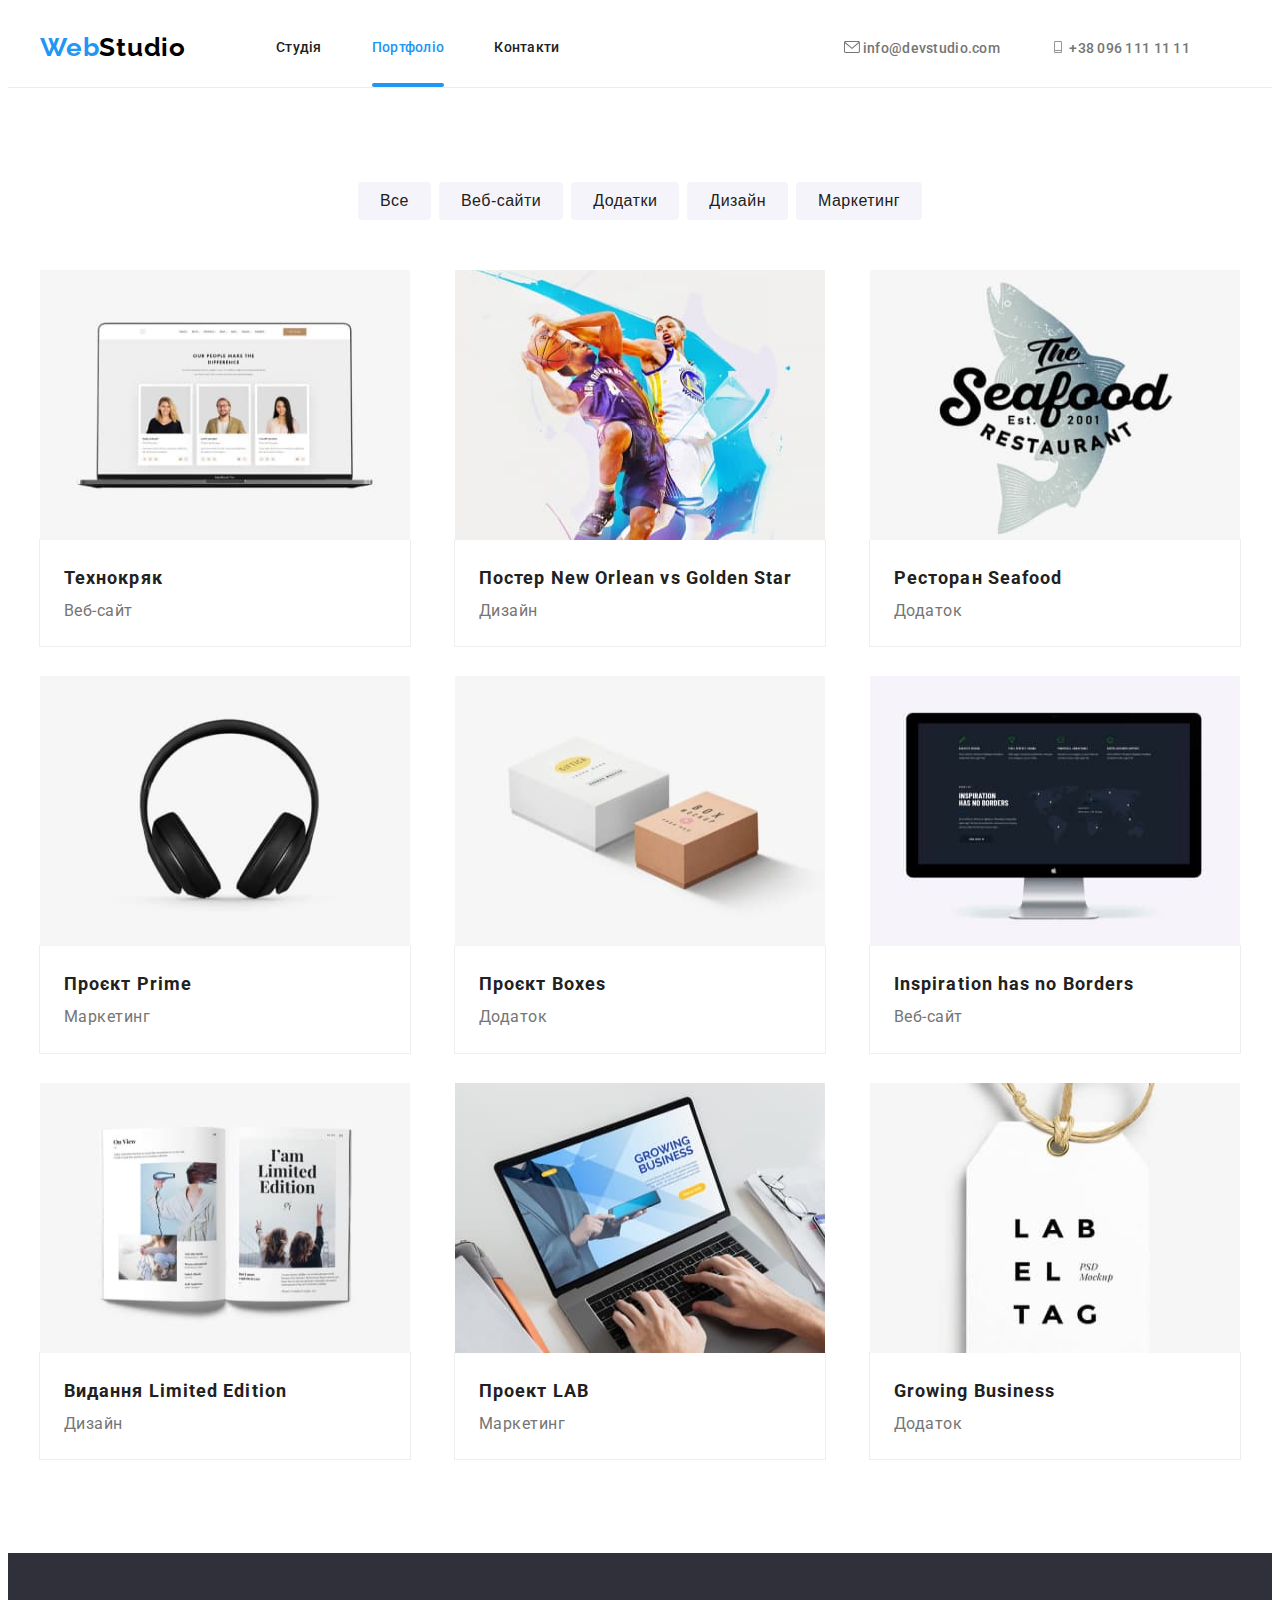
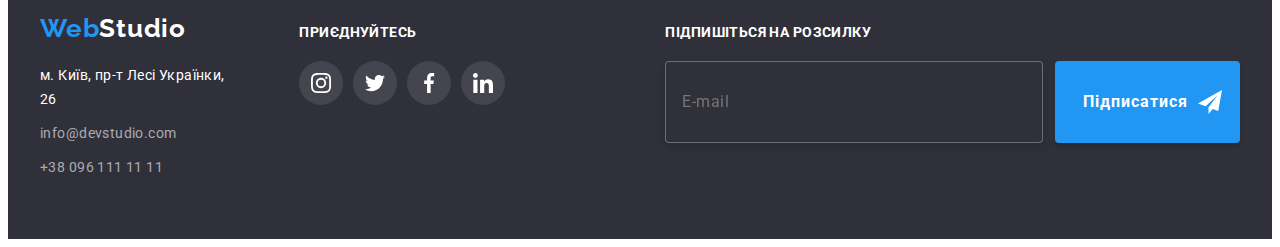
==== commit 60b33eb9: "Complete Task" ====
--- a/portfolio.html
+++ b/portfolio.html
@@ -64,7 +64,7 @@
               class="header-nav__contacts header-nav__link"
             >
               <svg class="header-nav__icon" width="16" height="12">
-                <use href="/images/icons.svg#envelope"></use>
+                <use href="./images/icons.svg#envelope"></use>
               </svg>
               info@devstudio.com
             </a>
@@ -76,7 +76,7 @@
               class="header-nav__contacts header-nav__link"
             >
               <svg class="header-nav__icon" width="16" height="12">
-                <use href="/images/icons.svg#phone"></use>
+                <use href="./images/icons.svg#phone"></use>
               </svg>
               +38 096 111 11 11
             </a>
@@ -90,7 +90,7 @@
       <section class="section">
         <div class="container">
           <!-- Portfolio Button List -->
-          <ul class="btn-list button-flexbox">
+          <ul class="btn-list">
             <li class="btn-list__item">
               <button class="btn-list__btn" type="button">Все</button>
             </li>
@@ -340,7 +340,7 @@
       <div class="container footer-container">
         <div>
           <a href="" class="footer-section__logo"
-            >Web<span class="footer-section__logo-studio">Studio</span></a
+            >Web<span class="footer-section__logo__studio">Studio</span></a
           >
           <address class="footer-section__address">
             <p class="footer-section__text">м. Київ, пр-т Лесі Українки, 26</p>
--- a/css/main.min.css
+++ b/css/main.min.css
@@ -1 +1 @@
-:root{--main-font-family: "Roboto";--secondary-font-family: "Raleway";--title-color: #212121;--text-color: #757575;--main-background-color: #2f303a;--blue-color-text: #2196f3;--black-color-text: #000000;--secondary-background-color: #e5e5e5;--team-background-color: #f5f4fa;--pure-white-color: #ffffff;--another-white-color: #ececec;--logo-color--: #afb1b8;--indent: 30px;--items: 4}.viasualy-hidden{position:absolute;white-space:nowrap;width:1;height:1;overflow:hidden;border:0;padding:0;clip:rect(0 0 0 0);-webkit-clip-path:inset(50%);clip-path:inset(50%);margin:-1px}.body{font-family:"Roboto",sans-serif}img{display:block}h1,h2,h3,h4,h5,h6,p{margin:0}a{-webkit-text-decoration-line:none;text-decoration-line:none;color:currentColor}ul{list-style:none;padding:0;margin:0}h2{margin-bottom:50px}.card-set{display:-webkit-box;display:-ms-flexbox;display:flex;-ms-flex-wrap:wrap;flex-wrap:wrap;gap:var(30px);-webkit-box-pack:justify;-ms-flex-pack:justify;justify-content:space-between}.container{width:1200px;padding-right:15px;padding-left:15px;margin-right:auto;margin-left:auto}.section{padding:94px 0px}.button-flexbox{display:-webkit-box;display:-ms-flexbox;display:flex;-webkit-box-orient:horizontal;-webkit-box-direction:normal;-ms-flex-direction:row;flex-direction:row;-webkit-box-align:baseline;-ms-flex-align:baseline;align-items:baseline;-webkit-box-align:center;-ms-flex-align:center;align-items:center;-webkit-box-pack:center;-ms-flex-pack:center;justify-content:center;margin-bottom:50px}.btn-list__btn{font-weight:500;font-size:16px;line-height:1.6;text-align:center;letter-spacing:.03em;background-color:var(--team-background-color);border-radius:4px;color:var(--title-color);cursor:pointer;border:0px;padding:6px 22px;-webkit-transition-property:color,background-color,border,-webkit-box-shadow;transition-property:color,background-color,border,-webkit-box-shadow;transition-property:color,background-color,border,box-shadow;transition-property:color,background-color,border,box-shadow,-webkit-box-shadow;-webkit-transition-duration:250ms;transition-duration:250ms;-webkit-transition-timing-function:cubic-bezier(0.4, 0, 0.2, 1);transition-timing-function:cubic-bezier(0.4, 0, 0.2, 1)}.btn-list__item{margin-right:8px}.btn-list__item:last-child{margin-right:0px}.btn-list__btn:hover,.btn-list__btn:active,.btn-list__btn:focus{color:var(--pure-white-color);background-color:var(--blue-color-text);border:var(--blue-color-text) 4px;-webkit-box-shadow:0px 3px 1px rgba(0,0,0,.1),0px 1px 2px rgba(0,0,0,.08),0px 2px 2px rgba(0,0,0,.12);box-shadow:0px 3px 1px rgba(0,0,0,.1),0px 1px 2px rgba(0,0,0,.08),0px 2px 2px rgba(0,0,0,.12)}.header{background-color:var(--pure-white-color);padding-top:24px;padding-bottom:24px;border-bottom:1px solid #ececec}.header__container{display:-webkit-box;display:-ms-flexbox;display:flex;-webkit-box-align:center;-ms-flex-align:center;align-items:center}.header__logo{font-family:"Raleway";font-style:normal;font-weight:700;font-size:26px;line-height:1.2;letter-spacing:.03em;color:var(--blue-color-text);margin-right:90px}.header__logo__studio{color:var(--black-color-text)}.header-nav{margin-right:auto}.header-nav__current{position:relative;color:var(--blue-color-text)}.header-nav__current::after{content:"";position:absolute;bottom:-32px;left:0;display:block;height:4px;width:100%;background-color:#2196f3;border-radius:2px}.header-nav__list{display:-webkit-box;display:-ms-flexbox;display:flex}.header-nav__item{font-style:normal;font-weight:500;font-size:14px;line-height:1.14;letter-spacing:.02em;color:var(--title-color);margin-right:50px;-webkit-transition-property:color;transition-property:color;-webkit-transition-duration:250ms;transition-duration:250ms;-webkit-transition-timing-function:cubic-bezier(0.4, 0, 0.2, 1);transition-timing-function:cubic-bezier(0.4, 0, 0.2, 1)}.header-nav__item:last-child{margin-right:0}.header-nav__contacts{font-style:normal;font-weight:500;font-size:14px;line-height:1.14;letter-spacing:.02em;color:var(--text-color);margin-right:50px;-webkit-transition-property:color;transition-property:color;-webkit-transition-duration:250ms;transition-duration:250ms;-webkit-transition-timing-function:cubic-bezier(0.4, 0, 0.2, 1);transition-timing-function:cubic-bezier(0.4, 0, 0.2, 1)}.header-nav__contacts:hover,.header-nav__contacts:focus{color:var(--blue-color-text)}.header-nav__icon{fill:#757575;-webkit-transition-property:fill;transition-property:fill;-webkit-transition-duration:250ms;transition-duration:250ms;-webkit-transition-timing-function:cubic-bezier(0.4, 0, 0.2, 1);transition-timing-function:cubic-bezier(0.4, 0, 0.2, 1)}.header-nav__item:hover,.header-nav__link:focus{color:var(--blue-color-text)}.header-nav__contacts:hover .header-nav__icon{fill:var(--blue-color-text)}.header-nav__contacts:focus .header-nav__icon{fill:var(--blue-color-text)}.hero-section{background:var(--main-background-color);padding:200px 0}.hero-section__container{display:-webkit-box;display:-ms-flexbox;display:flex;-webkit-box-pack:center;-ms-flex-pack:center;justify-content:center;-webkit-box-align:center;-ms-flex-align:center;align-items:center;-webkit-box-orient:vertical;-webkit-box-direction:normal;-ms-flex-direction:column;flex-direction:column}.hero-section__img{background-image:-webkit-gradient(linear, left top, right top, from(rgba(47, 48, 58, 0.4)), to(rgba(47, 48, 58, 0.4))),url(../images/hero-img/Img.png);background-image:linear-gradient(to right, rgba(47, 48, 58, 0.4), rgba(47, 48, 58, 0.4)),url(../images/hero-img/Img.png);background-repeat:no-repeat;background-position:center;margin-right:auto;margin-left:auto;height:600px}.hero-section__title{font-style:normal;font-weight:900;font-size:44px;line-height:1.4;text-transform:uppercase;color:var(--pure-white-color);text-align:center;letter-spacing:.06em;margin-bottom:30px}.hero-section__btn{font-style:normal;font-weight:700;font-size:16px;line-height:1.9;color:var(--pure-white-color);background:var(--blue-color-text);cursor:pointer;letter-spacing:.06em;-webkit-box-shadow:0px 4px 4px rgba(0,0,0,.15);box-shadow:0px 4px 4px rgba(0,0,0,.15);border-radius:4px;border:#2196f3 solid;padding:10px 32px;-webkit-transition-property:background-color,border,-webkit-box-shadow;transition-property:background-color,border,-webkit-box-shadow;transition-property:background-color,box-shadow,border;transition-property:background-color,box-shadow,border,-webkit-box-shadow;-webkit-transition-duration:250ms;transition-duration:250ms;-webkit-transition-timing-function:cubic-bezier(0.4, 0, 0.2, 1);transition-timing-function:cubic-bezier(0.4, 0, 0.2, 1)}.hero-section__btn:hover,.hero-section__btn:focus{background:#188ce8;border:#188ce8 solid;border-radius:4px;-webkit-box-shadow:0px 4px 4px rgba(0,0,0,.15);box-shadow:0px 4px 4px rgba(0,0,0,.15)}.underbox{background:var(--pure-white-color)}.underbox__list{display:-webkit-box;display:-ms-flexbox;display:flex;-webkit-box-align:baseline;-ms-flex-align:baseline;align-items:baseline;gap:30px;-webkit-box-pack:justify;-ms-flex-pack:justify;justify-content:space-between}.underbox__list__item{width:270px}.underbox__list__title{margin-bottom:10px}.underbox__list__title{font-style:normal;font-weight:700;font-size:14px;line-height:1.1;letter-spacing:.03em;text-transform:uppercase;color:var(--title-color)}.underbox__list__text{font-style:normal;font-weight:400;font-size:14px;line-height:1.7;letter-spacing:.03em;color:var(--text-color)}.underbox__list-icon{display:-webkit-box;display:-ms-flexbox;display:flex;-webkit-box-align:center;-ms-flex-align:center;align-items:center;-webkit-box-pack:center;-ms-flex-pack:center;justify-content:center;gap:30px;margin-bottom:30px}.underbox__list-icon__link{display:-webkit-box;display:-ms-flexbox;display:flex;-webkit-box-align:center;-ms-flex-align:center;align-items:center;-webkit-box-pack:center;-ms-flex-pack:center;justify-content:center;width:270px;height:120px;background-color:var(--team-background-color)}.box-section{background:var(--pure-white-color);padding-top:0px}.box-section__title{font-style:normal;font-weight:700;font-size:36px;line-height:1.2;text-align:center;letter-spacing:.03em;color:var(--title-color)}.box-section__item{position:relative;display:-webkit-box;display:-ms-flexbox;display:flex}.box-section__item-title{font-size:14px;line-height:1.14;text-align:center;letter-spacing:.03em;text-transform:uppercase;color:#fff;background:rgba(47,48,58,.8);padding:27px 82px;width:100%;z-index:120;position:absolute;bottom:0}.team-section{background:var(--team-background-color)}.team-section__back{background-color:var(--pure-white-color);padding-top:30px;padding-bottom:30px;padding-left:5px;padding-right:5px}.team-section__flex{display:-webkit-box;display:-ms-flexbox;display:flex;-ms-flex-wrap:wrap;flex-wrap:wrap;gap:30px;-webkit-box-pack:justify;-ms-flex-pack:justify;justify-content:space-between}.team-section__shadow{-webkit-box-shadow:0px 1px 3px rgba(0,0,0,.12),0px 1px 1px rgba(0,0,0,.14),0px 2px 1px rgba(0,0,0,.2);box-shadow:0px 1px 3px rgba(0,0,0,.12),0px 1px 1px rgba(0,0,0,.14),0px 2px 1px rgba(0,0,0,.2);border-radius:0px 0px 4px 4px}.team-section__h2title{font-style:normal;font-weight:700;font-size:36px;line-height:1.2;text-align:center;letter-spacing:.03em;color:var(--title-color)}.team-section__h3title{padding-bottom:10px}.team-section__h3title{font-style:normal;font-weight:500;font-size:16px;line-height:1.25;text-align:center;letter-spacing:.03em;color:var(--title-color)}.team-section__text{font-style:normal;font-weight:400;font-size:16px;line-height:1.25;text-align:center;letter-spacing:.03em;color:var(--text-color)}.team-section__text{margin-bottom:16px}.social-team__list{display:-webkit-box;display:-ms-flexbox;display:flex;-webkit-box-align:center;-ms-flex-align:center;align-items:center;-webkit-box-pack:center;-ms-flex-pack:center;justify-content:center;gap:10px}.social-team__link{display:-webkit-box;display:-ms-flexbox;display:flex;-webkit-box-align:center;-ms-flex-align:center;align-items:center;-webkit-box-pack:center;-ms-flex-pack:center;justify-content:center;width:44px;height:44px;background-color:var(--pure-white-color);border-radius:50%;-webkit-transition-property:background-color;transition-property:background-color;-webkit-transition-duration:250ms;transition-duration:250ms;-webkit-transition-timing-function:cubic-bezier(0.4, 0, 0.2, 1);transition-timing-function:cubic-bezier(0.4, 0, 0.2, 1)}.social-team__icon{fill:var(--logo-color--);-webkit-transition-property:fill;transition-property:fill;-webkit-transition-duration:250ms;transition-duration:250ms;-webkit-transition-timing-function:cubic-bezier(0.4, 0, 0.2, 1);transition-timing-function:cubic-bezier(0.4, 0, 0.2, 1)}.social-team__link:hover{background-color:var(--blue-color-text)}.social-team__link:focus{background-color:var(--blue-color-text)}.social-team__link:focus .social-team__icon{fill:var(--pure-white-color)}.social-team__link:hover .social-team__icon{fill:var(--pure-white-color)}.client-section__title{font-weight:700;font-size:36px;line-height:42px;text-align:center;letter-spacing:.03em;color:var(--title-color)}.client-section__list{display:-webkit-box;display:-ms-flexbox;display:flex;-webkit-box-align:center;-ms-flex-align:center;align-items:center;-webkit-box-pack:center;-ms-flex-pack:center;justify-content:center;gap:30px}.client-section__icon{fill:var(--logo-color--);-webkit-transition-property:fill;transition-property:fill;-webkit-transition-duration:250ms;transition-duration:250ms;-webkit-transition-timing-function:cubic-bezier(0.4, 0, 0.2, 1);transition-timing-function:cubic-bezier(0.4, 0, 0.2, 1)}.client-section__link{display:-webkit-box;display:-ms-flexbox;display:flex;-webkit-box-align:center;-ms-flex-align:center;align-items:center;-webkit-box-pack:center;-ms-flex-pack:center;justify-content:center;width:170px;height:92px;border:1px solid #afb1b8;border-radius:4px;-webkit-transition-property:background-color;transition-property:background-color;-webkit-transition-duration:250ms;transition-duration:250ms;-webkit-transition-timing-function:cubic-bezier(0.4, 0, 0.2, 1);transition-timing-function:cubic-bezier(0.4, 0, 0.2, 1)}.client-section__link:hover .client-section__icon{fill:var(--blue-color-text)}.client-section__link:hover{border-color:var(--blue-color-text)}.client-section__link:focus .client-section__icon{fill:var(--blue-color-text)}.client-section__link:focus{border-color:var(--blue-color-text)}.grid{--items: 9}.grid__link{-webkit-transition-property:-webkit-box-shadow;transition-property:-webkit-box-shadow;transition-property:box-shadow;transition-property:box-shadow, -webkit-box-shadow;-webkit-transition-duration:250ms;transition-duration:250ms;-webkit-transition-timing-function:cubic-bezier(0.4, 0, 0.2, 1);transition-timing-function:cubic-bezier(0.4, 0, 0.2, 1)}.grid__link:hover{-webkit-box-shadow:0px 1px 1px rgba(0,0,0,.12),0px 4px 4px rgba(0,0,0,.06),1px 4px 6px rgba(0,0,0,.16);box-shadow:0px 1px 1px rgba(0,0,0,.12),0px 4px 4px rgba(0,0,0,.06),1px 4px 6px rgba(0,0,0,.16)}.grid__flexbox{padding-top:20px;padding-bottom:20px;outline:1px solid #eee;padding-right:24px;padding-left:24px}.grid__title{font-style:normal;font-weight:700;font-size:18px;line-height:2;letter-spacing:.06em;color:var(--title-color)}.grid__text{font-style:normal;font-weight:400;font-size:16px;line-height:1.9;letter-spacing:.03em;color:var(--text-color)}.grid__item{position:relative;overflow:hidden}.grid__overlay{background-color:rgba(33,150,243,.9);position:absolute;top:0;left:0;-webkit-transform:translateY(150%);transform:translateY(150%);width:100%;height:100%;padding:63px 24px;display:-webkit-box;display:-ms-flexbox;display:flex;-webkit-box-align:center;-ms-flex-align:center;align-items:center;-webkit-box-pack:center;-ms-flex-pack:center;justify-content:center;-webkit-transition:-webkit-transform 250ms ease-in-out;transition:-webkit-transform 250ms ease-in-out;transition:transform 250ms ease-in-out;transition:transform 250ms ease-in-out, -webkit-transform 250ms ease-in-out}.grid__overlay__text{font-family:"Roboto";font-style:normal;font-weight:400;font-size:18px;line-height:1.55;letter-spacing:.03em;color:#fff;text-align:left}.grid__item:hover .grid__overlay{-webkit-transform:translateY(0);transform:translateY(0)}/*# sourceMappingURL=main.min.css.map */+:root{--main-font-family: "Roboto";--secondary-font-family: "Raleway";--title-color: #212121;--text-color: #757575;--main-background-color: #2f303a;--blue-color-text: #2196f3;--black-color-text: #000000;--secondary-background-color: #e5e5e5;--team-background-color: #f5f4fa;--pure-white-color: #ffffff;--another-white-color: #ececec;--logo-color--: #afb1b8;--indent: 30px;--items: 4}.viasualy-hidden{position:absolute;white-space:nowrap;width:1;height:1;overflow:hidden;border:0;padding:0;clip:rect(0 0 0 0);-webkit-clip-path:inset(50%);clip-path:inset(50%);margin:-1px}.body{font-family:"Roboto",sans-serif}img{display:block}h1,h2,h3,h4,h5,h6,p{margin:0}a{-webkit-text-decoration-line:none;text-decoration-line:none;color:currentColor}ul{list-style:none;padding:0;margin:0}h2{margin-bottom:50px}.card-set{display:-webkit-box;display:-ms-flexbox;display:flex;-ms-flex-wrap:wrap;flex-wrap:wrap;gap:var(--indent);-webkit-box-pack:justify;-ms-flex-pack:justify;justify-content:space-between}.container{width:1200px;padding-right:15px;padding-left:15px;margin-right:auto;margin-left:auto}.section{padding:94px 0px}.btn-list{display:-webkit-box;display:-ms-flexbox;display:flex;-webkit-box-orient:horizontal;-webkit-box-direction:normal;-ms-flex-direction:row;flex-direction:row;-webkit-box-align:baseline;-ms-flex-align:baseline;align-items:baseline;-webkit-box-align:center;-ms-flex-align:center;align-items:center;-webkit-box-pack:center;-ms-flex-pack:center;justify-content:center;margin-bottom:50px}.btn-list__btn{font-weight:500;font-size:16px;line-height:1.6;text-align:center;letter-spacing:.03em;background-color:var(--team-background-color);border-radius:4px;color:var(--title-color);cursor:pointer;border:0px;padding:6px 22px;-webkit-transition-property:color,background-color,border,-webkit-box-shadow;transition-property:color,background-color,border,-webkit-box-shadow;transition-property:color,background-color,border,box-shadow;transition-property:color,background-color,border,box-shadow,-webkit-box-shadow;-webkit-transition-duration:250ms;transition-duration:250ms;-webkit-transition-timing-function:cubic-bezier(0.4, 0, 0.2, 1);transition-timing-function:cubic-bezier(0.4, 0, 0.2, 1)}.btn-list__btn:hover,.btn-list__btn:active,.btn-list__btn:focus{color:var(--pure-white-color);background-color:var(--blue-color-text);border:var(--blue-color-text) 4px;-webkit-box-shadow:0px 3px 1px rgba(0,0,0,.1),0px 1px 2px rgba(0,0,0,.08),0px 2px 2px rgba(0,0,0,.12);box-shadow:0px 3px 1px rgba(0,0,0,.1),0px 1px 2px rgba(0,0,0,.08),0px 2px 2px rgba(0,0,0,.12)}.btn-list__item{margin-right:8px}.btn-list__item:last-child{margin-right:0px}.footer-container{display:-webkit-box;display:-ms-flexbox;display:flex;-webkit-box-pack:baseline;-ms-flex-pack:baseline;justify-content:baseline;-webkit-box-align:baseline;-ms-flex-align:baseline;align-items:baseline;gap:70px}.backdrop{position:fixed;top:0;left:0;height:100%;width:100%;z-index:1000;background-color:rgba(0,0,0,.2);opacity:1;visibility:visible;pointer-events:initial;-webkit-transition:opacity 600ms ease-out,visibility 600ms ease-out;transition:opacity 600ms ease-out,visibility 600ms ease-out}.backdrop.is-hidden{opacity:0;visibility:hidden;pointer-events:none}.backdrop.is-hidden .modal{opacity:0;-webkit-transform:translate(-50%, -50%) scale(0.4) rotate(0);transform:translate(-50%, -50%) scale(0.4) rotate(0)}.modal{position:absolute;top:50%;left:50%;-webkit-transform:translate(-50%, -50%) scale(1) rotate(0);transform:translate(-50%, -50%) scale(1) rotate(0);width:520px;height:580px;padding:40px;background-color:#fff;-webkit-box-shadow:0px 1px 3px rgba(0,0,0,.12),0px 1px 1px rgba(0,0,0,.14),0px 2px 1px rgba(0,0,0,.2);box-shadow:0px 1px 3px rgba(0,0,0,.12),0px 1px 1px rgba(0,0,0,.14),0px 2px 1px rgba(0,0,0,.2);border-radius:4px;opacity:1;-webkit-transition:opacity 400ms ease-in-out 200ms,-webkit-transform 400ms ease-in-out 200ms;transition:opacity 400ms ease-in-out 200ms,-webkit-transform 400ms ease-in-out 200ms;transition:transform 400ms ease-in-out 200ms,opacity 400ms ease-in-out 200ms;transition:transform 400ms ease-in-out 200ms,opacity 400ms ease-in-out 200ms,-webkit-transform 400ms ease-in-out 200ms}.modal__btn{display:-webkit-box;display:-ms-flexbox;display:flex;-webkit-box-align:center;-ms-flex-align:center;align-items:center;-webkit-box-pack:center;-ms-flex-pack:center;justify-content:center;position:absolute;top:10px;right:10px;width:30px;height:30px;padding:0;border-radius:50%;border:1px solid rgba(0,0,0,.1);background-color:rgba(0,0,0,0);cursor:pointer;-webkit-transition-property:fill;transition-property:fill;-webkit-transition-duration:250ms;transition-duration:250ms;-webkit-transition-timing-function:cubic-bezier(0.4, 0, 0.2, 1);transition-timing-function:cubic-bezier(0.4, 0, 0.2, 1)}.modal__btn:hover,.modal__btn:focus{fill:var(--blue-color-text)}.form-modal{text-align:center}.form-modal__title{font-family:"Roboto";font-weight:700;font-size:20px;line-height:1.15;text-align:center;letter-spacing:.03em;color:#212121;display:block;text-align:center}.form-modal__group{margin-top:12px}.form-modal__label{display:block;position:relative;margin-bottom:10px}.form-modal__label:last-child{margin-bottom:0px}.form-modal__text{display:block;text-align:left;margin-bottom:4px;font-family:"Roboto";font-weight:400;font-size:12px;line-height:1.16;letter-spacing:.01em;color:#757575}.form-modal__input{border:1px solid rgba(33,33,33,.2);border-radius:4px;padding:10px;padding-left:40px;width:100%;cursor:pointer;outline:rgba(0,0,0,0);-webkit-transition-property:border;transition-property:border;-webkit-transition-duration:250ms;transition-duration:250ms;-webkit-transition-timing-function:cubic-bezier(0.4, 0, 0.2, 1);transition-timing-function:cubic-bezier(0.4, 0, 0.2, 1)}.form-modal__input:hover{border:1px solid var(--blue-color-text)}.form-modal__input:hover+.form-modal__icon{fill:var(--blue-color-text)}.form-modal__input:focus-within+.form-modal__icon{fill:var(--blue-color-text)}.form-modal__input:focus-within{border:1px solid var(--blue-color-text)}.form-modal__textarea{display:block;position:relative;margin-bottom:10px;border:1px solid rgba(33,33,33,.2);border-radius:4px;padding:10px;padding-left:16px;width:100%;resize:none;height:120px;cursor:pointer;outline:rgba(0,0,0,0);-webkit-transition-property:border;transition-property:border;-webkit-transition-duration:250ms;transition-duration:250ms;-webkit-transition-timing-function:cubic-bezier(0.4, 0, 0.2, 1);transition-timing-function:cubic-bezier(0.4, 0, 0.2, 1)}.form-modal__textarea:focus-within{border:1px solid var(--blue-color-text)}.form-modal__textarea:hover{border:1px solid var(--blue-color-text)}.form-modal__icon{position:absolute;bottom:10px;left:12px;-webkit-transition-property:fill;transition-property:fill;-webkit-transition-duration:250ms;transition-duration:250ms;-webkit-transition-timing-function:cubic-bezier(0.4, 0, 0.2, 1);transition-timing-function:cubic-bezier(0.4, 0, 0.2, 1)}.form-modal__icon__checkmark{opacity:0}.form-modal__agreement{margin-top:20px;margin-bottom:30px;display:-webkit-box;display:-ms-flexbox;display:flex;-webkit-box-align:center;-ms-flex-align:center;align-items:center;gap:6px}.form-modal__agreement__icon{position:absolute;margin-left:15px}.form-modal__agreement__text{font-family:"Roboto";font-weight:400;font-size:14px;line-height:1.71;letter-spacing:.03em;-webkit-user-select:none;-moz-user-select:none;-ms-user-select:none;user-select:none;color:#757575;margin-left:40px}.form-modal__agreement__link{font-family:"Roboto";font-style:normal;font-weight:400;font-size:14px;line-height:1.71;letter-spacing:.03em;-webkit-text-decoration-line:underline;text-decoration-line:underline;color:#2196f3}.form-modal__agreement__checkbox:checked+.form-modal__agreement__icon .form-modal__icon__emptymark{opacity:0}.form-modal__agreement__checkbox:checked+.form-modal__agreement__icon .form-modal__icon__checkmark{opacity:1}.form-modal__btn{display:-webkit-inline-box;display:-ms-inline-flexbox;display:inline-flex;-webkit-box-align:center;-ms-flex-align:center;align-items:center;gap:0px;padding:10px 50px;font-family:"Roboto";font-weight:700;font-size:16px;line-height:1.87;letter-spacing:.06em;color:#fff;cursor:pointer;background:#2196f3;-webkit-box-shadow:0px 4px 4px rgba(0,0,0,.15);box-shadow:0px 4px 4px rgba(0,0,0,.15);border-radius:4px;border:#2196f3;-webkit-transition-property:background,border,-webkit-box-shadow;transition-property:background,border,-webkit-box-shadow;transition-property:background,border,box-shadow;transition-property:background,border,box-shadow,-webkit-box-shadow;-webkit-transition-duration:250ms;transition-duration:250ms;-webkit-transition-timing-function:cubic-bezier(0.4, 0, 0.2, 1);transition-timing-function:cubic-bezier(0.4, 0, 0.2, 1)}.form-modal__btn:hover,.form-modal__btn:focus{background:#188ce8;-webkit-box-shadow:0px 4px 4px rgba(0,0,0,.15);box-shadow:0px 4px 4px rgba(0,0,0,.15);border:#188ce8}.social-footer{margin:0}.social-footer__text{font-weight:700;font-size:14px;line-height:1.14;letter-spacing:.03em;text-transform:uppercase;margin-bottom:20px;color:var(--pure-white-color)}.social-footer__list{display:-webkit-box;display:-ms-flexbox;display:flex;-webkit-box-align:center;-ms-flex-align:center;align-items:center;-webkit-box-pack:center;-ms-flex-pack:center;justify-content:center;gap:10px}.social-footer__icon{fill:var(--pure-white-color)}.social-footer__link{display:-webkit-box;display:-ms-flexbox;display:flex;-webkit-box-align:center;-ms-flex-align:center;align-items:center;-webkit-box-pack:center;-ms-flex-pack:center;justify-content:center;width:44px;height:44px;background-color:var(--pure-white-color);border-radius:50%;background:rgba(255,255,255,.1);-webkit-transition-property:background-color;transition-property:background-color;-webkit-transition-duration:250ms;transition-duration:250ms;-webkit-transition-timing-function:cubic-bezier(0.4, 0, 0.2, 1);transition-timing-function:cubic-bezier(0.4, 0, 0.2, 1)}.social-footer__link:hover{background-color:var(--blue-color-text)}.social-footer__link:focus{background-color:var(--blue-color-text)}.social-team{background-color:#fff}.social-team__list{display:-webkit-box;display:-ms-flexbox;display:flex;-webkit-box-align:center;-ms-flex-align:center;align-items:center;-webkit-box-pack:center;-ms-flex-pack:center;justify-content:center;gap:10px}.social-team__link{display:-webkit-box;display:-ms-flexbox;display:flex;-webkit-box-align:center;-ms-flex-align:center;align-items:center;-webkit-box-pack:center;-ms-flex-pack:center;justify-content:center;width:44px;height:44px;background-color:var(--pure-white-color);border-radius:50%;-webkit-transition-property:background-color;transition-property:background-color;-webkit-transition-duration:250ms;transition-duration:250ms;-webkit-transition-timing-function:cubic-bezier(0.4, 0, 0.2, 1);transition-timing-function:cubic-bezier(0.4, 0, 0.2, 1)}.social-team__link:hover{background-color:var(--blue-color-text)}.social-team__link:focus{background-color:var(--blue-color-text)}.social-team__link:focus .social-team__icon{fill:var(--pure-white-color)}.social-team__link:hover .social-team__icon{fill:var(--pure-white-color)}.social-team__icon{fill:var(--logo-color--);-webkit-transition-property:fill;transition-property:fill;-webkit-transition-duration:250ms;transition-duration:250ms;-webkit-transition-timing-function:cubic-bezier(0.4, 0, 0.2, 1);transition-timing-function:cubic-bezier(0.4, 0, 0.2, 1)}.header{background-color:var(--pure-white-color);padding-top:24px;padding-bottom:24px;border-bottom:1px solid #ececec}.header__container{display:-webkit-box;display:-ms-flexbox;display:flex;-webkit-box-align:center;-ms-flex-align:center;align-items:center}.header__logo{font-family:"Raleway";font-style:normal;font-weight:700;font-size:26px;line-height:1.2;letter-spacing:.03em;color:var(--blue-color-text);margin-right:90px}.header__logo__studio{color:var(--black-color-text)}.header-nav{margin-right:auto}.header-nav__current{position:relative;color:var(--blue-color-text)}.header-nav__current::after{content:"";position:absolute;bottom:-32px;left:0;display:block;height:4px;width:100%;background-color:#2196f3;border-radius:2px}.header-nav__list{display:-webkit-box;display:-ms-flexbox;display:flex}.header-nav__item{font-style:normal;font-weight:500;font-size:14px;line-height:1.14;letter-spacing:.02em;color:var(--title-color);margin-right:50px;-webkit-transition-property:color;transition-property:color;-webkit-transition-duration:250ms;transition-duration:250ms;-webkit-transition-timing-function:cubic-bezier(0.4, 0, 0.2, 1);transition-timing-function:cubic-bezier(0.4, 0, 0.2, 1)}.header-nav__item:last-child{margin-right:0}.header-nav__item:hover,.header-nav__item .header-nav__link:focus{color:var(--blue-color-text)}.header-nav__contacts{font-style:normal;font-weight:500;font-size:14px;line-height:1.14;letter-spacing:.02em;color:var(--text-color);margin-right:50px;-webkit-transition-property:color;transition-property:color;-webkit-transition-duration:250ms;transition-duration:250ms;-webkit-transition-timing-function:cubic-bezier(0.4, 0, 0.2, 1);transition-timing-function:cubic-bezier(0.4, 0, 0.2, 1)}.header-nav__contacts:hover,.header-nav__contacts:focus{color:var(--blue-color-text)}.header-nav__contacts:hover .header-nav__icon{fill:var(--blue-color-text)}.header-nav__contacts:focus .header-nav__icon{fill:var(--blue-color-text)}.header-nav__icon{fill:#757575;-webkit-transition-property:fill;transition-property:fill;-webkit-transition-duration:250ms;transition-duration:250ms;-webkit-transition-timing-function:cubic-bezier(0.4, 0, 0.2, 1);transition-timing-function:cubic-bezier(0.4, 0, 0.2, 1)}.hero-section{background:var(--main-background-color);padding:200px 0}.hero-section__container{display:-webkit-box;display:-ms-flexbox;display:flex;-webkit-box-pack:center;-ms-flex-pack:center;justify-content:center;-webkit-box-align:center;-ms-flex-align:center;align-items:center;-webkit-box-orient:vertical;-webkit-box-direction:normal;-ms-flex-direction:column;flex-direction:column}.hero-section__img{background-image:-webkit-gradient(linear, left top, right top, from(rgba(47, 48, 58, 0.4)), to(rgba(47, 48, 58, 0.4))),url(../images/hero-img/Img.png);background-image:linear-gradient(to right, rgba(47, 48, 58, 0.4), rgba(47, 48, 58, 0.4)),url(../images/hero-img/Img.png);background-repeat:no-repeat;background-position:center;margin-right:auto;margin-left:auto;height:600px}.hero-section__title{font-style:normal;font-weight:900;font-size:44px;line-height:1.4;text-transform:uppercase;color:var(--pure-white-color);text-align:center;letter-spacing:.06em;margin-bottom:30px}.hero-section__btn{font-style:normal;font-weight:700;font-size:16px;line-height:1.9;color:var(--pure-white-color);background:var(--blue-color-text);cursor:pointer;letter-spacing:.06em;-webkit-box-shadow:0px 4px 4px rgba(0,0,0,.15);box-shadow:0px 4px 4px rgba(0,0,0,.15);border-radius:4px;border:#2196f3 solid;padding:10px 32px;-webkit-transition-property:background-color,border,-webkit-box-shadow;transition-property:background-color,border,-webkit-box-shadow;transition-property:background-color,box-shadow,border;transition-property:background-color,box-shadow,border,-webkit-box-shadow;-webkit-transition-duration:250ms;transition-duration:250ms;-webkit-transition-timing-function:cubic-bezier(0.4, 0, 0.2, 1);transition-timing-function:cubic-bezier(0.4, 0, 0.2, 1)}.hero-section__btn:hover,.hero-section__btn:focus{background:#188ce8;border:#188ce8 solid;border-radius:4px;-webkit-box-shadow:0px 4px 4px rgba(0,0,0,.15);box-shadow:0px 4px 4px rgba(0,0,0,.15)}.underbox{background:var(--pure-white-color)}.underbox__list{display:-webkit-box;display:-ms-flexbox;display:flex;-webkit-box-align:baseline;-ms-flex-align:baseline;align-items:baseline;gap:30px;-webkit-box-pack:justify;-ms-flex-pack:justify;justify-content:space-between}.underbox__list__item{width:270px}.underbox__list__title{margin-bottom:10px}.underbox__list__title{font-style:normal;font-weight:700;font-size:14px;line-height:1.1;letter-spacing:.03em;text-transform:uppercase;color:var(--title-color)}.underbox__list__text{font-style:normal;font-weight:400;font-size:14px;line-height:1.7;letter-spacing:.03em;color:var(--text-color)}.underbox__list-icon{display:-webkit-box;display:-ms-flexbox;display:flex;-webkit-box-align:center;-ms-flex-align:center;align-items:center;-webkit-box-pack:center;-ms-flex-pack:center;justify-content:center;gap:30px;margin-bottom:30px}.underbox__list-icon__link{display:-webkit-box;display:-ms-flexbox;display:flex;-webkit-box-align:center;-ms-flex-align:center;align-items:center;-webkit-box-pack:center;-ms-flex-pack:center;justify-content:center;width:270px;height:120px;background-color:var(--team-background-color)}.box-section{background:var(--pure-white-color);padding-top:0px}.box-section__title{font-style:normal;font-weight:700;font-size:36px;line-height:1.2;text-align:center;letter-spacing:.03em;color:var(--title-color)}.box-section__item{position:relative;display:-webkit-box;display:-ms-flexbox;display:flex}.box-section__item-title{font-size:14px;line-height:1.14;text-align:center;letter-spacing:.03em;text-transform:uppercase;color:#fff;background:rgba(47,48,58,.8);padding:27px 82px;width:100%;z-index:120;position:absolute;bottom:0}.team-section{background:var(--team-background-color)}.team-section__back{background-color:var(--pure-white-color);padding-top:30px;padding-bottom:30px;padding-left:5px;padding-right:5px}.team-section__flex{display:-webkit-box;display:-ms-flexbox;display:flex;-ms-flex-wrap:wrap;flex-wrap:wrap;gap:30px;-webkit-box-pack:justify;-ms-flex-pack:justify;justify-content:space-between}.team-section__shadow{-webkit-box-shadow:0px 1px 3px rgba(0,0,0,.12),0px 1px 1px rgba(0,0,0,.14),0px 2px 1px rgba(0,0,0,.2);box-shadow:0px 1px 3px rgba(0,0,0,.12),0px 1px 1px rgba(0,0,0,.14),0px 2px 1px rgba(0,0,0,.2);border-radius:0px 0px 4px 4px}.team-section__h2title{font-style:normal;font-weight:700;font-size:36px;line-height:1.2;text-align:center;letter-spacing:.03em;color:var(--title-color)}.team-section__h3title{padding-bottom:10px}.team-section__h3title{font-style:normal;font-weight:500;font-size:16px;line-height:1.25;text-align:center;letter-spacing:.03em;color:var(--title-color)}.team-section__text{font-style:normal;font-weight:400;font-size:16px;line-height:1.25;text-align:center;letter-spacing:.03em;color:var(--text-color)}.team-section__text{margin-bottom:16px}.client-section{background-color:#fff}.client-section__title{font-weight:700;font-size:36px;line-height:42px;text-align:center;letter-spacing:.03em;color:var(--title-color)}.client-section__list{display:-webkit-box;display:-ms-flexbox;display:flex;-webkit-box-align:center;-ms-flex-align:center;align-items:center;-webkit-box-pack:center;-ms-flex-pack:center;justify-content:center;gap:30px}.client-section__icon{fill:var(--logo-color--);-webkit-transition-property:fill;transition-property:fill;-webkit-transition-duration:250ms;transition-duration:250ms;-webkit-transition-timing-function:cubic-bezier(0.4, 0, 0.2, 1);transition-timing-function:cubic-bezier(0.4, 0, 0.2, 1)}.client-section__link{display:-webkit-box;display:-ms-flexbox;display:flex;-webkit-box-align:center;-ms-flex-align:center;align-items:center;-webkit-box-pack:center;-ms-flex-pack:center;justify-content:center;width:170px;height:92px;border:1px solid #afb1b8;border-radius:4px;-webkit-transition-property:background-color;transition-property:background-color;-webkit-transition-duration:250ms;transition-duration:250ms;-webkit-transition-timing-function:cubic-bezier(0.4, 0, 0.2, 1);transition-timing-function:cubic-bezier(0.4, 0, 0.2, 1)}.client-section__link:hover .client-section__icon{fill:var(--blue-color-text)}.client-section__link:hover{border-color:var(--blue-color-text)}.client-section__link:focus .client-section__icon{fill:var(--blue-color-text)}.client-section__link:focus{border-color:var(--blue-color-text)}.grid{--items: 9}.grid__link{-webkit-transition-property:-webkit-box-shadow;transition-property:-webkit-box-shadow;transition-property:box-shadow;transition-property:box-shadow, -webkit-box-shadow;-webkit-transition-duration:250ms;transition-duration:250ms;-webkit-transition-timing-function:cubic-bezier(0.4, 0, 0.2, 1);transition-timing-function:cubic-bezier(0.4, 0, 0.2, 1)}.grid__link:hover{-webkit-box-shadow:0px 1px 1px rgba(0,0,0,.12),0px 4px 4px rgba(0,0,0,.06),1px 4px 6px rgba(0,0,0,.16);box-shadow:0px 1px 1px rgba(0,0,0,.12),0px 4px 4px rgba(0,0,0,.06),1px 4px 6px rgba(0,0,0,.16)}.grid__flexbox{padding-top:20px;padding-bottom:20px;outline:1px solid #eee;padding-right:24px;padding-left:24px}.grid__title{font-style:normal;font-weight:700;font-size:18px;line-height:2;letter-spacing:.06em;color:var(--title-color)}.grid__text{font-style:normal;font-weight:400;font-size:16px;line-height:1.9;letter-spacing:.03em;color:var(--text-color)}.grid__item{position:relative;overflow:hidden}.grid__item:hover .grid__overlay{-webkit-transform:translateY(0);transform:translateY(0)}.grid__overlay{background-color:rgba(33,150,243,.9);position:absolute;top:0;left:0;-webkit-transform:translateY(150%);transform:translateY(150%);width:100%;height:100%;padding:63px 24px;display:-webkit-box;display:-ms-flexbox;display:flex;-webkit-box-align:center;-ms-flex-align:center;align-items:center;-webkit-box-pack:center;-ms-flex-pack:center;justify-content:center;-webkit-transition:-webkit-transform 250ms ease-in-out;transition:-webkit-transform 250ms ease-in-out;transition:transform 250ms ease-in-out;transition:transform 250ms ease-in-out, -webkit-transform 250ms ease-in-out}.grid__overlay__text{font-family:"Roboto";font-style:normal;font-weight:400;font-size:18px;line-height:1.55;letter-spacing:.03em;color:#fff;text-align:left}.footer-section{background:var(--main-background-color);padding:60px 0px}.footer-section__logo{font-family:"Raleway";font-style:normal;font-weight:700;font-size:26px;line-height:1.2;letter-spacing:.03em;color:var(--blue-color-text)}.footer-section__logo__studio{color:var(--pure-white-color)}.footer-section__text{font-style:normal;font-weight:400;font-size:14px;line-height:1.7;letter-spacing:.03em;color:var(--pure-white-color);margin-top:20px;margin-bottom:10px}.footer-section__contacts{font-style:normal;font-weight:400;font-size:14px;line-height:1.7;letter-spacing:.03em;color:rgba(255,255,255,.6);-webkit-transition-property:color;transition-property:color;-webkit-transition-duration:250ms;transition-duration:250ms;-webkit-transition-timing-function:cubic-bezier(0.4, 0, 0.2, 1);transition-timing-function:cubic-bezier(0.4, 0, 0.2, 1)}.footer-section__contacts:hover,.footer-section__contacts:focus{color:var(--blue-color-text)}.footer-section__item{margin-bottom:10px}.footer-section__item:last-child{margin-bottom:0px}.footer-form{display:-webkit-box;display:-ms-flexbox;display:flex}.footer-form__text{display:block;font-family:"Roboto";font-weight:700;font-size:14px;line-height:1.14;letter-spacing:.03em;text-transform:uppercase;color:#fff;margin-bottom:20px}.footer-form__input{border:1px solid rgba(255,255,255,.3);-webkit-filter:drop-shadow(0px 4px 4px rgba(0, 0, 0, 0.15));filter:drop-shadow(0px 4px 4px rgba(0, 0, 0, 0.15));border-radius:4px;color:rgba(255,255,255,.6);background-color:var(--main-background-color);padding-top:15px;padding-bottom:15px;padding-left:16px;font-family:"Roboto";font-weight:400;font-size:16px;line-height:1.25;letter-spacing:.03em;width:358px;height:50px;margin-right:12px;cursor:pointer;display:-webkit-box;display:-ms-flexbox;display:flex;-webkit-box-align:center;-ms-flex-align:center;align-items:center}.footer-form__btn{padding:10px 28px;background:var(--blue-color-text);-webkit-box-shadow:0px 4px 4px rgba(0,0,0,.15);box-shadow:0px 4px 4px rgba(0,0,0,.15);border-radius:4px;border:var(--blue-color-text);font-family:"Roboto";font-weight:700;font-size:16px;line-height:1.87;letter-spacing:.06em;color:#fff;cursor:pointer;display:-webkit-box;display:-ms-flexbox;display:flex;-webkit-box-align:center;-ms-flex-align:center;align-items:center;text-align:center}.footer-form__icon{fill:#fff;position:relative;top:0;right:-10px}.footer-form__section{margin-left:90px}/*# sourceMappingURL=main.min.css.map */--- a/css/styles.css
+++ b/css/styles.css
@@ -683,24 +683,24 @@
   letter-spacing: 0.03em;
   color: #ffffff;
 
-  text-align: left;
-} */
+  text-align: left; */
+/* } */
 
 /* Footer  */
 
-.footer-section {
+/* .footer-section {
   background: var(--main-background-color);
   padding: 60px 0px;
-}
-
-.footer-container {
+} */
+
+/* .footer-container {
   display: flex;
   justify-content: baseline;
   align-items: baseline;
   gap: 70px;
-}
-
-.footer-section__logo {
+} */
+
+/* .footer-section__logo {
   font-family: "Raleway";
   font-style: normal;
   font-weight: 700;
@@ -710,7 +710,7 @@
   color: var(--blue-color-text);
 }
 
-.footer-section__logo-studio {
+.footer-section__logo__studio {
   color: var(--pure-white-color);
 }
 
@@ -749,9 +749,9 @@
 .footer-section__contacts:hover,
 .footer-section__contacts:focus {
   color: var(--blue-color-text);
-}
-
-.social-footer__text {
+} */
+
+/* .social-footer__text {
   font-weight: 700;
   font-size: 14px;
   line-height: 1.14;
@@ -760,11 +760,11 @@
   margin-bottom: 20px;
 
   color: var(--pure-white-color);
-}
+} */
 
 /* Footer Icons */
 
-.social-footer__list {
+/* .social-footer__list {
   display: flex;
   align-items: center;
   justify-content: center;
@@ -796,11 +796,11 @@
   transition-property: background-color;
   transition-duration: 250ms;
   transition-timing-function: cubic-bezier(0.4, 0, 0.2, 1);
-}
+} */
 
 /* Footer Form */
 
-.footer-form {
+/* .footer-form {
   display: flex;
 }
 
@@ -877,12 +877,12 @@
 
 .footer-form__section {
   margin-left: 90px;
-}
+} */
 
 /* --- */
 /* Modal Window */
 
-.backdrop {
+/* .backdrop {
   position: fixed;
   top: 0;
   left: 0;
@@ -890,9 +890,6 @@
   width: 100%;
   z-index: 1000;
 
-  /* display: flex;
-    align-items: center;
-    justify-content: center; */
 
   background-color: rgba(0, 0, 0, 0.2);
 
@@ -901,16 +898,16 @@
   pointer-events: initial;
 
   transition: opacity 600ms ease-out, visibility 600ms ease-out;
-}
-
-.backdrop.is-hidden {
+} */
+
+/* .backdrop.is-hidden {
   opacity: 0;
   visibility: hidden;
   pointer-events: none;
-}
-
-.modal {
-  /* position: relative; */
+} */
+
+/* .modal {
+
   position: absolute;
   top: 50%;
   left: 50%;
@@ -928,14 +925,14 @@
 
   opacity: 1;
   transition: transform 400ms ease-in-out 200ms, opacity 400ms ease-in-out 200ms;
-}
-
-.backdrop.is-hidden .modal {
+} */
+
+/* .backdrop.is-hidden .modal {
   opacity: 0;
   transform: translate(-50%, -50%) scale(0.4) rotate(0);
-}
-
-.modal__btn {
+} */
+
+/* .modal__btn {
   display: flex;
   align-items: center;
   justify-content: center;
@@ -962,11 +959,11 @@
 .modal__btn:hover,
 .modal__btn:focus {
   fill: var(--blue-color-text);
-}
+} */
 
 /* Modal Form */
 
-.form-modal {
+/* .form-modal {
   text-align: center;
 }
 
@@ -1171,4 +1168,4 @@
   background: #188ce8;
   box-shadow: 0px 4px 4px rgba(0, 0, 0, 0.15);
   border: #188ce8;
-}
+} */
